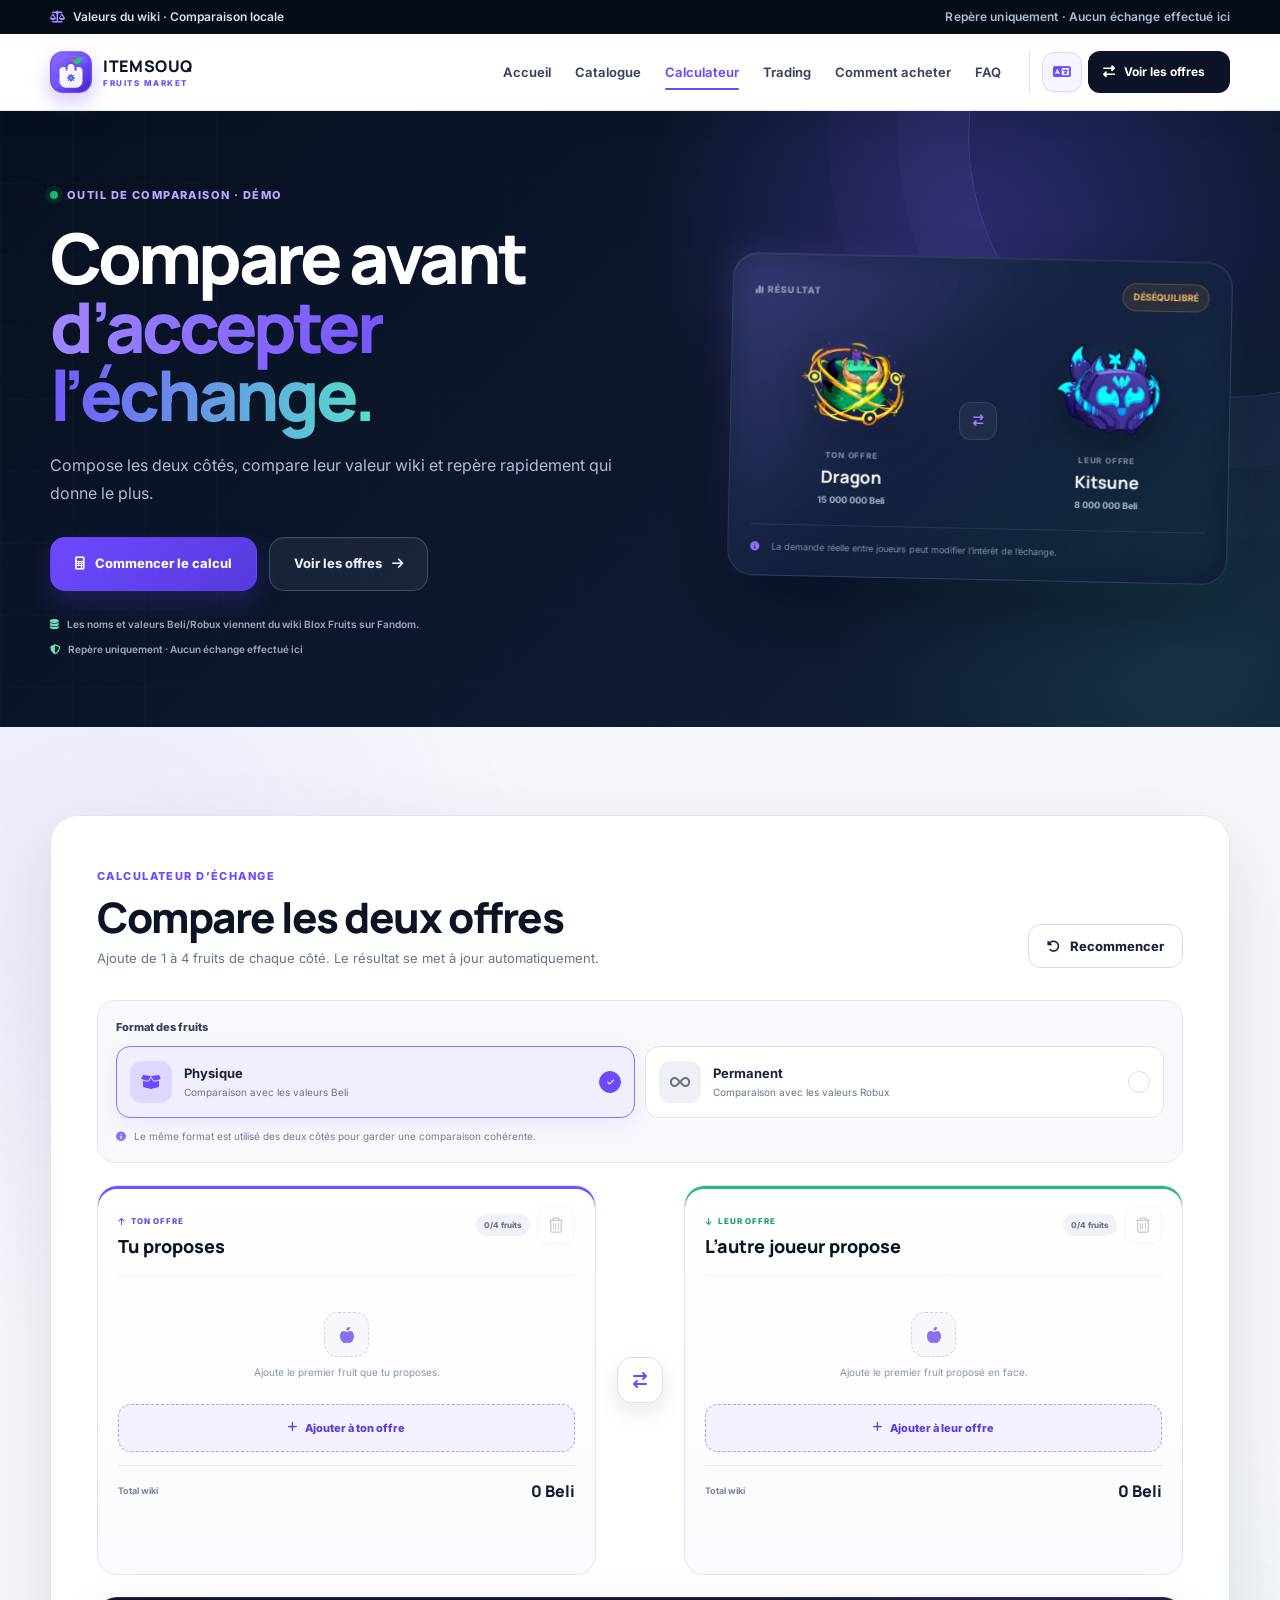
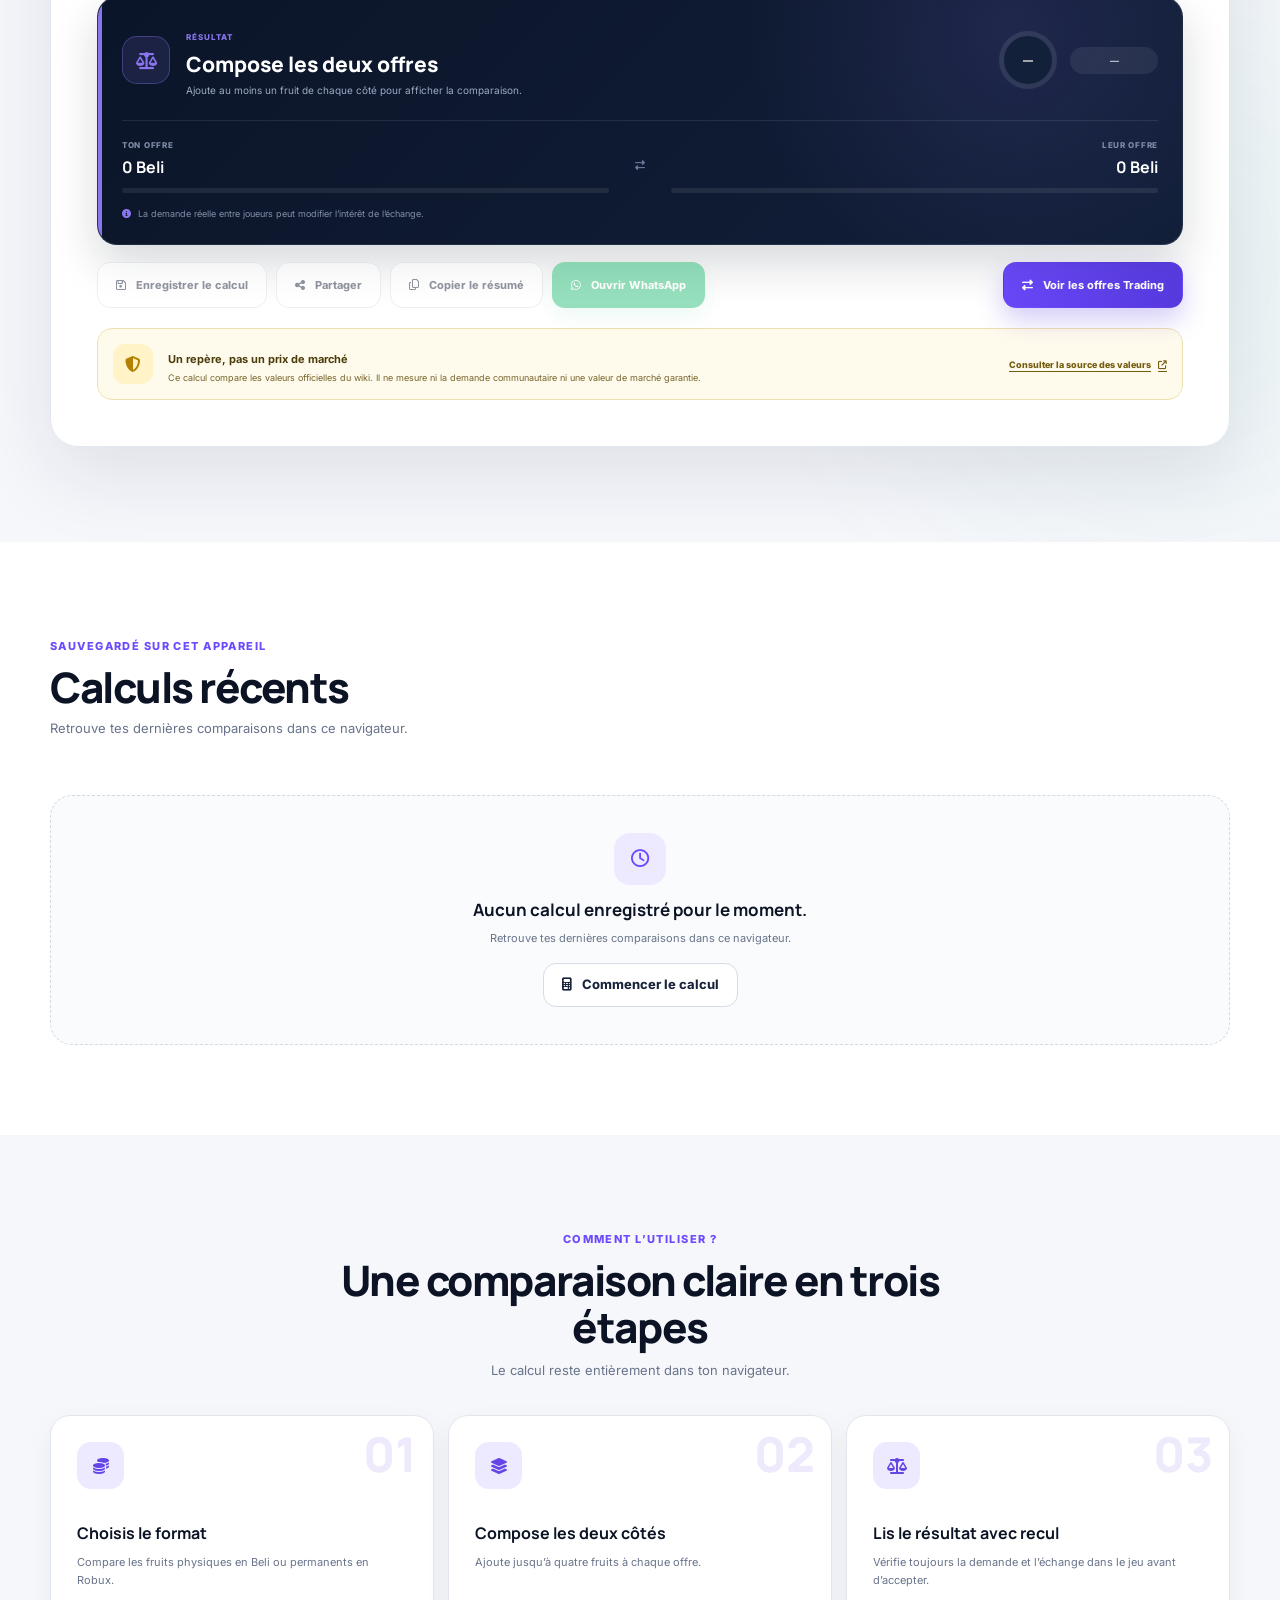
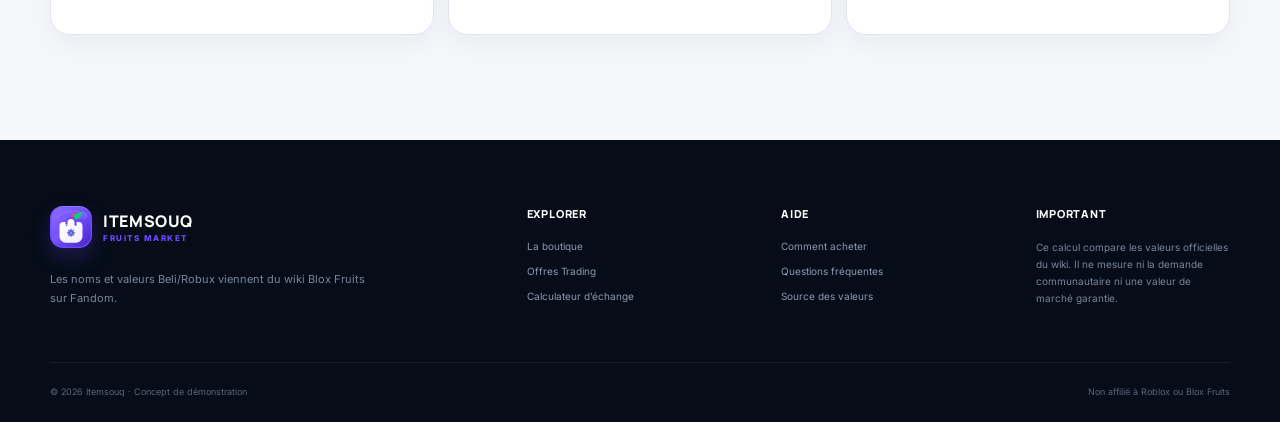
==== calculator.html @ be7efe1e "Add trade calculator and bilingual marketplace polish" ====
<!doctype html>
<html lang="fr">
<head>
  <meta charset="utf-8">
  <meta name="viewport" content="width=device-width, initial-scale=1">
  <meta name="description" content="Compare jusqu’à quatre fruits de chaque côté avec les valeurs du wiki Blox Fruits." data-i18n-content="calculator.meta.description">
  <meta name="theme-color" content="#07111f">
  <title data-i18n="calculator.meta.title">Calculateur d’échange · Itemsouq Fruits</title>
  <link rel="icon" href="assets/favicon.svg?v=2" type="image/svg+xml">
  <link rel="preconnect" href="https://fonts.googleapis.com">
  <link rel="preconnect" href="https://fonts.gstatic.com" crossorigin>
  <link href="https://fonts.googleapis.com/css2?family=Inter:wght@400;500;600;700;800&family=Manrope:wght@600;700;800&display=swap" rel="stylesheet">
  <link rel="stylesheet" href="https://cdnjs.cloudflare.com/ajax/libs/font-awesome/6.5.1/css/all.min.css">
  <link rel="stylesheet" href="assets/css/style.css?v=20260902-4">
  <link rel="stylesheet" href="assets/css/features.css?v=20260902-4">
  <link rel="stylesheet" href="assets/css/calculator.css?v=20260902-4">
</head>
<body class="calculator-page">
  <a class="skip-link" href="#calculator-workspace" data-i18n="calculator.skip">Aller au calculateur</a>

  <div class="announcement calculator-announcement">
    <div class="container announcement-inner">
      <span><i class="fa-solid fa-scale-balanced" aria-hidden="true"></i> <span data-i18n="calculator.announcement.values">Valeurs du wiki · Comparaison locale</span></span>
      <span class="announcement-payments" data-i18n="calculator.announcement.notice">Repère uniquement · Aucun échange effectué ici</span>
    </div>
  </div>

  <header class="site-header" id="top">
    <div class="container header-inner">
      <a class="brand" href="index.html" aria-label="Itemsouq Fruits, accueil" data-i18n-aria="trading.brandHomeAria">
        <span class="brand-mark" aria-hidden="true"><img src="assets/brand/itemsouq-mark.svg" alt="" width="64" height="64"></span>
        <span class="brand-copy"><strong>ITEMSOUQ</strong><small>FRUITS MARKET</small></span>
      </a>

      <button class="mobile-language-control" type="button" data-language-toggle aria-label="Afficher le site en Darija" title="Afficher le site en Darija">
        <i class="fa-solid fa-language" aria-hidden="true"></i>
        <span data-language-label>FR</span>
      </button>

      <nav class="desktop-nav" aria-label="Navigation principale" data-i18n-aria="aria.mainNavigation">
        <a href="index.html" data-i18n="nav.home">Accueil</a>
        <a href="index.html#catalogue" data-i18n="nav.catalogue">Catalogue</a>
        <a class="nav-active" href="calculator.html" aria-current="page" data-i18n="nav.calculator">Calculateur</a>
        <a href="trading.html" data-i18n="nav.trading">Trading</a>
        <a href="index.html#comment-acheter" data-i18n="nav.how">Comment acheter</a>
        <a href="index.html#faq" data-i18n="nav.faq">FAQ</a>
      </nav>

      <div class="header-actions">
        <button class="icon-action language-toggle header-utility" type="button" data-language-toggle aria-label="Afficher le site en Darija">
          <i class="fa-solid fa-language" aria-hidden="true"></i>
          <span class="utility-label" data-language-label>FR</span>
        </button>
        <a class="cart-trigger calculator-trading-trigger" href="trading.html" aria-label="Voir les offres" title="Voir les offres" data-i18n-aria="calculator.heroBrowseTrades" data-i18n-title="calculator.heroBrowseTrades">
          <i class="fa-solid fa-right-left" aria-hidden="true"></i>
          <span data-i18n="calculator.heroBrowseTrades">Voir les offres</span>
        </a>
        <button class="mobile-menu-trigger" type="button" aria-label="Ouvrir le menu" data-i18n-aria="aria.openMenu" aria-controls="mobile-menu" aria-expanded="false">
          <i class="fa-solid fa-bars" aria-hidden="true"></i>
        </button>
      </div>
    </div>

    <nav class="mobile-menu" id="mobile-menu" aria-label="Navigation mobile" data-i18n-aria="aria.mobileNavigation" hidden>
      <a href="index.html"><i class="fa-solid fa-house" aria-hidden="true"></i> <span data-i18n="nav.home">Accueil</span></a>
      <a href="index.html#catalogue"><i class="fa-solid fa-store" aria-hidden="true"></i> <span data-i18n="nav.catalogue">Catalogue</span></a>
      <a class="mobile-active" href="calculator.html" aria-current="page"><i class="fa-solid fa-calculator" aria-hidden="true"></i> <span data-i18n="nav.calculator">Calculateur</span></a>
      <a href="trading.html"><i class="fa-solid fa-right-left" aria-hidden="true"></i> <span data-i18n="nav.trading">Trading</span></a>
      <a href="index.html#comment-acheter"><i class="fa-solid fa-circle-question" aria-hidden="true"></i> <span data-i18n="nav.how">Comment acheter</span></a>
      <a href="index.html#faq"><i class="fa-solid fa-comments" aria-hidden="true"></i> <span data-i18n="nav.faq">FAQ</span></a>
    </nav>
  </header>

  <main>
    <section class="calculator-hero" aria-labelledby="calculator-hero-title">
      <div class="container calculator-hero-layout">
        <div class="calculator-hero-copy">
          <div class="calculator-eyebrow"><span class="live-dot"></span> <span data-i18n="calculator.heroEyebrow">OUTIL DE COMPARAISON · DÉMO</span></div>
          <h1 id="calculator-hero-title" data-i18n-html="calculator.heroTitle">Compare avant<br><span>d’accepter l’échange.</span></h1>
          <p data-i18n="calculator.heroCopy">Compose les deux côtés, compare leur valeur wiki et repère rapidement qui donne le plus.</p>
          <div class="calculator-hero-actions">
            <a class="btn btn-primary btn-large" href="#calculator-workspace"><i class="fa-solid fa-calculator" aria-hidden="true"></i> <span data-i18n="calculator.heroStart">Commencer le calcul</span></a>
            <a class="btn calculator-ghost-button btn-large" href="trading.html"><span data-i18n="calculator.heroBrowseTrades">Voir les offres</span> <i class="fa-solid fa-arrow-right" aria-hidden="true"></i></a>
          </div>
          <div class="calculator-hero-trust">
            <span><i class="fa-solid fa-database" aria-hidden="true"></i> <span data-i18n="calculator.source.copy">Les noms et valeurs Beli/Robux viennent du wiki Blox Fruits sur Fandom.</span></span>
            <span><i class="fa-solid fa-shield-halved" aria-hidden="true"></i> <span data-i18n="calculator.announcement.notice">Repère uniquement · Aucun échange effectué ici</span></span>
          </div>
        </div>

        <div class="calculator-hero-preview" aria-hidden="true">
          <div class="calculator-preview-top">
            <span><i class="fa-solid fa-chart-simple"></i> <span data-i18n="calculator.result.kicker">RÉSULTAT</span></span>
            <b data-i18n="calculator.result.uneven">Déséquilibré</b>
          </div>
          <div class="calculator-preview-sides">
            <div class="calculator-preview-fruit">
              <span class="calculator-preview-image dragon"><img src="assets/images/fruits/dragon.webp" alt="" width="512" height="498"></span>
              <small data-i18n="calculator.side.yours">TON OFFRE</small>
              <strong>Dragon</strong>
              <b>15 000 000 Beli</b>
            </div>
            <span class="calculator-preview-swap"><i class="fa-solid fa-arrow-right-arrow-left"></i></span>
            <div class="calculator-preview-fruit">
              <span class="calculator-preview-image kitsune"><img src="assets/images/fruits/kitsune.webp" alt="" width="512" height="512"></span>
              <small data-i18n="calculator.side.theirs">LEUR OFFRE</small>
              <strong>Kitsune</strong>
              <b>8 000 000 Beli</b>
            </div>
          </div>
          <div class="calculator-preview-foot"><i class="fa-solid fa-circle-info"></i> <span data-i18n="calculator.result.marketNote">La demande réelle entre joueurs peut modifier l’intérêt de l’échange.</span></div>
        </div>
      </div>
    </section>

    <section class="calculator-workspace-section" id="calculator-workspace" aria-labelledby="calculator-title">
      <div class="container">
        <div class="calculator-shell">
          <header class="calculator-workspace-head">
            <div>
              <span class="section-kicker" data-i18n="calculator.workspaceKicker">CALCULATEUR D’ÉCHANGE</span>
              <h2 id="calculator-title" data-i18n="calculator.workspaceTitle">Compare les deux offres</h2>
              <p data-i18n="calculator.workspaceCopy">Ajoute de 1 à 4 fruits de chaque côté. Le résultat se met à jour automatiquement.</p>
            </div>
            <button class="btn btn-secondary calculator-reset-button" id="calc-reset" type="button">
              <i class="fa-solid fa-rotate-left" aria-hidden="true"></i> <span data-i18n="calculator.action.reset">Recommencer</span>
            </button>
          </header>

          <div class="calculator-format-panel">
            <fieldset class="calculator-mode" id="calculator-mode" aria-describedby="calc-mode-help">
              <legend data-i18n="calculator.formatLegend">Format des fruits</legend>
              <div class="calculator-mode-options">
                <label class="calculator-mode-option">
                  <input type="radio" name="calc-mode" value="physical" checked>
                  <span class="calculator-mode-icon"><i class="fa-solid fa-box-open" aria-hidden="true"></i></span>
                  <span class="calculator-mode-copy"><strong data-i18n="trading.mode.physical">Physique</strong><small data-i18n="calculator.formatPhysicalHint">Comparaison avec les valeurs Beli</small></span>
                  <span class="calculator-mode-check" aria-hidden="true"><i class="fa-solid fa-check"></i></span>
                </label>
                <label class="calculator-mode-option">
                  <input type="radio" name="calc-mode" value="permanent">
                  <span class="calculator-mode-icon"><i class="fa-solid fa-infinity" aria-hidden="true"></i></span>
                  <span class="calculator-mode-copy"><strong data-i18n="trading.mode.permanent">Permanent</strong><small data-i18n="calculator.formatPermanentHint">Comparaison avec les valeurs Robux</small></span>
                  <span class="calculator-mode-check" aria-hidden="true"><i class="fa-solid fa-check"></i></span>
                </label>
              </div>
            </fieldset>
            <p class="calculator-format-help" id="calc-mode-help"><i class="fa-solid fa-circle-info" aria-hidden="true"></i> <span data-i18n="calculator.formatHelp">Le même format est utilisé des deux côtés pour garder une comparaison cohérente.</span></p>
          </div>

          <div class="calculator-board" aria-label="Calculateur d’échange" data-i18n-aria="calculator.aria.main">
            <fieldset class="calculator-side calculator-side-left" data-calc-side="left">
              <legend class="sr-only" data-i18n="calculator.aria.yourSide">Fruits de ton offre</legend>
              <div class="calculator-side-head">
                <div><span class="calculator-side-kicker give"><i class="fa-solid fa-arrow-up" aria-hidden="true"></i> <span data-i18n="calculator.side.yours">TON OFFRE</span></span><h3 data-i18n="calculator.side.youGive">Tu proposes</h3></div>
                <div class="calculator-side-tools">
                  <span class="calculator-side-count" id="calc-left-count">0/4 fruits</span>
                  <button class="calculator-side-clear" type="button" data-clear-side="left" disabled title="Vider ce côté" data-i18n-title="calculator.side.clear"><i class="fa-regular fa-trash-can" aria-hidden="true"></i><span class="sr-only" data-i18n="calculator.side.clear">Vider ce côté</span></button>
                </div>
              </div>
              <div class="calculator-fruit-list" id="calc-left-list" aria-live="polite"></div>
              <div class="calculator-side-empty" id="calc-left-empty">
                <span><i class="fa-solid fa-apple-whole" aria-hidden="true"></i></span>
                <p data-i18n="calculator.side.emptyYours">Ajoute le premier fruit que tu proposes.</p>
              </div>
              <button class="calculator-add-fruit" type="button" data-open-picker="left" aria-haspopup="dialog" aria-controls="calc-picker-modal" aria-expanded="false">
                <i class="fa-solid fa-plus" aria-hidden="true"></i> <span data-i18n="calculator.side.addYours">Ajouter à ton offre</span>
              </button>
              <div class="calculator-side-total"><span data-i18n="calculator.side.total">Total wiki</span><strong id="calc-left-total">0 Beli</strong></div>
            </fieldset>

            <div class="calculator-swap-rail">
              <button class="calculator-swap-button" id="calc-swap" type="button" aria-label="Inverser ton offre et leur offre" title="Inverser les offres" data-i18n-aria="calculator.action.swapAria" data-i18n-title="calculator.action.swap">
                <i class="fa-solid fa-arrow-right-arrow-left" aria-hidden="true"></i><span class="sr-only" data-i18n="calculator.action.swap">Inverser les offres</span>
              </button>
            </div>

            <fieldset class="calculator-side calculator-side-right" data-calc-side="right">
              <legend class="sr-only" data-i18n="calculator.aria.theirSide">Fruits de leur offre</legend>
              <div class="calculator-side-head">
                <div><span class="calculator-side-kicker want"><i class="fa-solid fa-arrow-down" aria-hidden="true"></i> <span data-i18n="calculator.side.theirs">LEUR OFFRE</span></span><h3 data-i18n="calculator.side.theyGive">L’autre joueur propose</h3></div>
                <div class="calculator-side-tools">
                  <span class="calculator-side-count" id="calc-right-count">0/4 fruits</span>
                  <button class="calculator-side-clear" type="button" data-clear-side="right" disabled title="Vider ce côté" data-i18n-title="calculator.side.clear"><i class="fa-regular fa-trash-can" aria-hidden="true"></i><span class="sr-only" data-i18n="calculator.side.clear">Vider ce côté</span></button>
                </div>
              </div>
              <div class="calculator-fruit-list" id="calc-right-list" aria-live="polite"></div>
              <div class="calculator-side-empty" id="calc-right-empty">
                <span><i class="fa-solid fa-apple-whole" aria-hidden="true"></i></span>
                <p data-i18n="calculator.side.emptyTheirs">Ajoute le premier fruit proposé en face.</p>
              </div>
              <button class="calculator-add-fruit" type="button" data-open-picker="right" aria-haspopup="dialog" aria-controls="calc-picker-modal" aria-expanded="false">
                <i class="fa-solid fa-plus" aria-hidden="true"></i> <span data-i18n="calculator.side.addTheirs">Ajouter à leur offre</span>
              </button>
              <div class="calculator-side-total"><span data-i18n="calculator.side.total">Total wiki</span><strong id="calc-right-total">0 Beli</strong></div>
            </fieldset>
          </div>

          <section class="calculator-result is-waiting" id="calc-result" aria-live="polite" aria-atomic="true" aria-labelledby="calc-result-label">
            <div class="calculator-result-head">
              <span class="calculator-result-icon" aria-hidden="true"><i class="fa-solid fa-scale-balanced" id="calc-result-icon"></i></span>
              <div class="calculator-result-copy">
                <span class="calculator-result-kicker" data-i18n="calculator.result.kicker">RÉSULTAT</span>
                <h3 id="calc-result-label">Compose les deux offres</h3>
                <p id="calc-result-copy">Ajoute au moins un fruit de chaque côté pour afficher la comparaison.</p>
              </div>
              <div class="calculator-result-metrics" aria-hidden="true">
                <span class="calculator-score-ring" id="calc-score-ring"><strong id="calc-score">—</strong></span>
                <strong class="calculator-result-gap" id="calc-result-gap">—</strong>
              </div>
            </div>
            <div class="calculator-result-values" aria-hidden="true">
              <div class="calculator-result-side">
                <span data-i18n="calculator.side.yours">TON OFFRE</span><strong id="calc-result-left">0 Beli</strong>
                <span class="calculator-value-bar"><i id="calc-left-bar"></i></span>
              </div>
              <div class="calculator-result-divider"><i class="fa-solid fa-right-left"></i></div>
              <div class="calculator-result-side is-right">
                <span data-i18n="calculator.side.theirs">LEUR OFFRE</span><strong id="calc-result-right">0 Beli</strong>
                <span class="calculator-value-bar"><i id="calc-right-bar"></i></span>
              </div>
            </div>
            <p class="calculator-market-note"><i class="fa-solid fa-circle-info" aria-hidden="true"></i> <span data-i18n="calculator.result.marketNote">La demande réelle entre joueurs peut modifier l’intérêt de l’échange.</span></p>
          </section>

          <div class="calculator-actions">
            <button class="btn btn-secondary" id="calc-save" type="button" disabled><i class="fa-regular fa-floppy-disk" aria-hidden="true"></i> <span data-i18n="calculator.action.save">Enregistrer le calcul</span></button>
            <button class="btn btn-secondary" id="calc-share" type="button" disabled aria-label="Partager le calcul" data-i18n-aria="calculator.aria.share"><i class="fa-solid fa-share-nodes" aria-hidden="true"></i> <span data-i18n="calculator.action.share">Partager</span></button>
            <button class="btn btn-secondary calculator-copy-action" id="calc-copy" type="button" disabled aria-label="Copier le résumé du calcul" data-i18n-aria="calculator.aria.copy"><i class="fa-regular fa-copy" aria-hidden="true"></i> <span data-i18n="calculator.action.copy">Copier le résumé</span></button>
            <a class="btn calculator-whatsapp-action is-disabled" id="calc-whatsapp" href="#" aria-disabled="true" tabindex="-1" target="_blank" rel="noopener"><i class="fa-brands fa-whatsapp" aria-hidden="true"></i> <span data-i18n="hero.whatsapp">Ouvrir WhatsApp</span></a>
            <a class="btn btn-primary" id="calc-find-offers" href="trading.html"><i class="fa-solid fa-right-left" aria-hidden="true"></i> <span data-i18n="calculator.action.openTrading">Voir les offres Trading</span></a>
          </div>

          <aside class="calculator-disclaimer" role="note">
            <span class="calculator-disclaimer-icon"><i class="fa-solid fa-shield-halved" aria-hidden="true"></i></span>
            <div><strong data-i18n="calculator.source.title">Un repère, pas un prix de marché</strong><p data-i18n="calculator.source.disclaimer">Ce calcul compare les valeurs officielles du wiki. Il ne mesure ni la demande communautaire ni une valeur de marché garantie.</p></div>
            <a href="https://blox-fruits.fandom.com/wiki/Blox_Fruits" target="_blank" rel="noopener"><span data-i18n="calculator.source.link">Consulter la source des valeurs</span> <i class="fa-solid fa-arrow-up-right-from-square" aria-hidden="true"></i></a>
          </aside>
        </div>
      </div>
    </section>

    <section class="calculator-history-section" id="calc-history-section" aria-labelledby="calc-history-title">
      <div class="container">
        <header class="calculator-history-head">
          <div><span class="section-kicker" data-i18n="calculator.history.kicker">SAUVEGARDÉ SUR CET APPAREIL</span><h2 id="calc-history-title" data-i18n="calculator.history.title">Calculs récents</h2><p data-i18n="calculator.history.copy">Retrouve tes dernières comparaisons dans ce navigateur.</p></div>
          <button class="btn btn-secondary" id="calc-history-clear" type="button" disabled><i class="fa-regular fa-trash-can" aria-hidden="true"></i> <span data-i18n="calculator.history.clear">Tout effacer</span></button>
        </header>
        <div class="calculator-history" id="calc-history" role="list" aria-label="Calculs récents" data-i18n-aria="calculator.aria.history"></div>
        <div class="calculator-history-empty" id="calc-history-empty">
          <span><i class="fa-regular fa-clock" aria-hidden="true"></i></span>
          <h3 data-i18n="calculator.history.empty">Aucun calcul enregistré pour le moment.</h3>
          <p data-i18n="calculator.history.copy">Retrouve tes dernières comparaisons dans ce navigateur.</p>
          <a class="btn btn-secondary" href="#calculator-workspace"><i class="fa-solid fa-calculator" aria-hidden="true"></i> <span data-i18n="calculator.heroStart">Commencer le calcul</span></a>
        </div>
      </div>
    </section>

    <section class="calculator-how" aria-labelledby="calculator-how-title">
      <div class="container">
        <div class="section-heading centered">
          <span class="section-kicker" data-i18n="calculator.howKicker">COMMENT L’UTILISER ?</span>
          <h2 id="calculator-how-title" data-i18n="calculator.howTitle">Une comparaison claire en trois étapes</h2>
          <p data-i18n="calculator.howCopy">Le calcul reste entièrement dans ton navigateur.</p>
        </div>
        <div class="calculator-how-grid">
          <article><span>01</span><i class="fa-solid fa-coins" aria-hidden="true"></i><h3 data-i18n="calculator.step1Title">Choisis le format</h3><p data-i18n="calculator.step1Copy">Compare les fruits physiques en Beli ou permanents en Robux.</p></article>
          <article><span>02</span><i class="fa-solid fa-layer-group" aria-hidden="true"></i><h3 data-i18n="calculator.step2Title">Compose les deux côtés</h3><p data-i18n="calculator.step2Copy">Ajoute jusqu’à quatre fruits à chaque offre.</p></article>
          <article><span>03</span><i class="fa-solid fa-scale-balanced" aria-hidden="true"></i><h3 data-i18n="calculator.step3Title">Lis le résultat avec recul</h3><p data-i18n="calculator.step3Copy">Vérifie toujours la demande et l’échange dans le jeu avant d’accepter.</p></article>
        </div>
      </div>
    </section>
  </main>

  <footer class="site-footer">
    <div class="container footer-grid">
      <div>
        <a class="brand footer-brand" href="index.html" aria-label="Itemsouq Fruits, accueil" data-i18n-aria="trading.brandHomeAria">
          <span class="brand-mark" aria-hidden="true"><img src="assets/brand/itemsouq-mark.svg" alt="" width="64" height="64" loading="lazy"></span>
          <span class="brand-copy"><strong>ITEMSOUQ</strong><small>FRUITS MARKET</small></span>
        </a>
        <p data-i18n="calculator.source.copy">Les noms et valeurs Beli/Robux viennent du wiki Blox Fruits sur Fandom.</p>
      </div>
      <div>
        <h3 data-i18n="trading.footer.explore">Explorer</h3>
        <a href="index.html#catalogue" data-i18n="trading.footer.shop">La boutique</a>
        <a href="trading.html" data-i18n="trading.footer.offers">Offres Trading</a>
        <a href="calculator.html" data-i18n="footer.tradeCalculator">Calculateur d’échange</a>
      </div>
      <div>
        <h3 data-i18n="trading.footer.help">Aide</h3>
        <a href="index.html#comment-acheter" data-i18n="nav.how">Comment acheter</a>
        <a href="index.html#faq" data-i18n="trading.footer.faq">Questions fréquentes</a>
        <a href="https://blox-fruits.fandom.com/wiki/Blox_Fruits" target="_blank" rel="noopener" data-i18n="trading.footer.source">Source des valeurs</a>
      </div>
      <div>
        <h3 data-i18n="trading.footer.important">Important</h3>
        <p class="footer-small" data-i18n="calculator.source.disclaimer">Ce calcul compare les valeurs officielles du wiki. Il ne mesure ni la demande communautaire ni une valeur de marché garantie.</p>
      </div>
    </div>
    <div class="container footer-bottom"><span data-i18n="trading.footer.copyright">© 2026 Itemsouq · Concept de démonstration</span><span data-i18n="trading.footer.disclaimer">Non affilié à Roblox ou Blox Fruits</span></div>
  </footer>

  <div class="modal-shell calculator-picker-modal" id="calc-picker-modal" role="dialog" aria-modal="true" aria-labelledby="calc-picker-title" hidden>
    <div class="modal-card calculator-picker-card">
      <div class="modal-head calculator-picker-head">
        <div><span class="drawer-kicker" data-i18n="calculator.workspaceKicker">CALCULATEUR D’ÉCHANGE</span><h2 id="calc-picker-title" tabindex="-1" data-i18n="calculator.picker.titleYours">Ajouter à ton offre</h2><p data-i18n="calculator.picker.copy">Sélectionne jusqu’à quatre fruits.</p></div>
        <button class="modal-close" type="button" data-close-picker aria-label="Fermer le sélecteur de fruits" data-i18n-aria="calculator.picker.closeAria"><i class="fa-solid fa-xmark" aria-hidden="true"></i></button>
      </div>
      <div class="modal-body calculator-picker-body">
        <label class="calculator-picker-search">
          <span class="sr-only" data-i18n="calculator.picker.searchLabel">Rechercher un fruit</span>
          <i class="fa-solid fa-magnifying-glass" aria-hidden="true"></i>
          <input id="calc-picker-search" type="search" placeholder="Rechercher Dragon, Kitsune…" data-i18n-placeholder="calculator.picker.searchPlaceholder" autocomplete="off">
        </label>
        <div class="calculator-picker-meta"><span id="calc-picker-count" aria-live="polite">0 sur 4 sélectionné(s)</span><button type="button" id="calc-picker-clear-search" data-i18n="calculator.picker.clearSearch">Effacer la recherche</button></div>
        <div class="calculator-picker-list" id="calc-picker-list" role="group" aria-label="Sélectionner des fruits" data-i18n-aria="calculator.picker.copy"></div>
        <div class="calculator-picker-empty" id="calc-picker-empty" hidden>
          <span><i class="fa-solid fa-magnifying-glass" aria-hidden="true"></i></span>
          <p data-i18n="calculator.picker.noResults">Aucun fruit ne correspond à cette recherche.</p>
        </div>
      </div>
      <div class="modal-foot calculator-picker-foot">
        <button class="btn btn-secondary" type="button" data-close-picker data-i18n="trading.close">Fermer</button>
        <button class="btn btn-primary" id="calc-picker-done" type="button"><span data-i18n="calculator.picker.done">Terminer</span> <i class="fa-solid fa-check" aria-hidden="true"></i></button>
      </div>
    </div>
  </div>

  <div class="toast calculator-toast" id="calc-toast" role="status" aria-live="polite" aria-atomic="true" hidden>
    <span class="toast-icon"><i class="fa-solid fa-check" aria-hidden="true"></i></span><span id="calc-toast-message">Calcul enregistré</span>
  </div>
  <div class="sr-only" id="calc-alert" role="alert" aria-live="assertive" aria-atomic="true"></div>

  <aside class="calculator-mobile-summary calc-mobile-summary" id="calc-mobile-summary" aria-hidden="true" hidden>
    <span><small data-i18n="calculator.side.yours">TON OFFRE</small><strong id="calc-mobile-left">0 Beli</strong></span>
    <span class="calculator-mobile-verdict"><i class="fa-solid fa-scale-balanced"></i><b id="calc-mobile-verdict">Compose les deux offres</b></span>
    <span class="is-right"><small data-i18n="calculator.side.theirs">LEUR OFFRE</small><strong id="calc-mobile-right">0 Beli</strong></span>
  </aside>

  <nav class="mobile-bottom-nav" aria-label="Navigation rapide" data-i18n-aria="aria.quickNavigation">
    <a href="index.html"><i class="fa-solid fa-house" aria-hidden="true"></i><span data-i18n="mobile.home">Accueil</span></a>
    <a href="index.html#catalogue"><i class="fa-solid fa-store" aria-hidden="true"></i><span data-i18n="mobile.shop">Boutique</span></a>
    <a href="trading.html"><i class="fa-solid fa-right-left" aria-hidden="true"></i><span data-i18n="mobile.trade">Trading</span></a>
    <a href="calculator.html" class="active" aria-current="page"><i class="fa-solid fa-calculator" aria-hidden="true"></i><span data-i18n="mobile.calculator">Calcul</span></a>
    <a href="#calc-history-section"><i class="fa-regular fa-clock" aria-hidden="true"></i><span data-i18n="calculator.mobile.history">Historique</span></a>
  </nav>

  <script src="assets/js/config.js?v=20260902-4"></script>
  <script src="assets/js/fruits.js?v=20260902-4"></script>
  <script src="assets/js/locale.js?v=20260902-4"></script>
  <script src="assets/js/calculator.js?v=20260902-4"></script>
</body>
</html>
---- assets/css/style.css ----
:root {
  --ink: #0b1325;
  --ink-2: #18223a;
  --ink-3: #38445f;
  --muted: #68738a;
  --line: #e5e8f0;
  --line-strong: #d6dbe7;
  --paper: #ffffff;
  --canvas: #f7f8fb;
  --canvas-blue: #f2f5fb;
  --navy: #07111f;
  --navy-2: #0d1d35;
  --violet: #6d4aff;
  --violet-dark: #5435e6;
  --violet-soft: #eeeaff;
  --green: #15b76a;
  --green-dark: #0c8f51;
  --green-soft: #e7f8ef;
  --red: #e63b4a;
  --amber: #f1a525;
  --shadow-sm: 0 2px 8px rgba(12, 24, 51, 0.06);
  --shadow-md: 0 14px 40px rgba(12, 24, 51, 0.10);
  --shadow-lg: 0 30px 80px rgba(5, 13, 30, 0.24);
  --radius-sm: 12px;
  --radius: 18px;
  --radius-lg: 28px;
  --container: 1180px;
  --font-body: 'Inter', system-ui, -apple-system, BlinkMacSystemFont, 'Segoe UI', sans-serif;
  --font-display: 'Manrope', 'Inter', system-ui, sans-serif;
}

* {
  box-sizing: border-box;
  margin: 0;
  padding: 0;
}

html {
  scroll-behavior: smooth;
  scroll-padding-top: 96px;
}

body {
  min-width: 0;
  min-height: 100vh;
  overflow-x: hidden;
  background: var(--canvas);
  color: var(--ink);
  font-family: var(--font-body);
  line-height: 1.5;
  -webkit-font-smoothing: antialiased;
}

body.overlay-open {
  overflow: hidden;
}

button,
input,
select {
  font: inherit;
}

button,
a {
  -webkit-tap-highlight-color: transparent;
}

button {
  border: 0;
  cursor: pointer;
}

a {
  color: inherit;
  text-decoration: none;
}

img,
svg {
  display: block;
  max-width: 100%;
}

[hidden] {
  display: none !important;
}

.container {
  width: min(calc(100% - 40px), var(--container));
  margin-inline: auto;
}

.sr-only {
  position: absolute;
  width: 1px;
  height: 1px;
  padding: 0;
  margin: -1px;
  overflow: hidden;
  clip: rect(0, 0, 0, 0);
  white-space: nowrap;
  border: 0;
}

.skip-link {
  position: fixed;
  top: 12px;
  left: 12px;
  z-index: 9999;
  transform: translateY(-160%);
  padding: 10px 14px;
  border-radius: 10px;
  background: #fff;
  color: var(--ink);
  font-weight: 700;
  box-shadow: var(--shadow-md);
  transition: transform 0.2s ease;
}

.skip-link:focus {
  transform: translateY(0);
}

:focus-visible {
  outline: 3px solid rgba(109, 74, 255, 0.42);
  outline-offset: 3px;
}

/* Header */
.announcement {
  position: relative;
  z-index: 70;
  background: #060d18;
  color: #d9e3f4;
  font-size: 12px;
  font-weight: 600;
}

.announcement-inner {
  min-height: 34px;
  display: flex;
  align-items: center;
  justify-content: space-between;
  gap: 16px;
}

.announcement-inner > span {
  display: inline-flex;
  align-items: center;
  gap: 8px;
}

.announcement-inner i {
  color: #8a72ff;
}

.announcement-payments {
  color: #aebbd1;
  letter-spacing: 0.01em;
}

.announcement-payments b {
  color: #42506a;
}

.site-header {
  position: sticky;
  top: 0;
  z-index: 60;
  background: rgba(255, 255, 255, 0.92);
  border-bottom: 1px solid rgba(229, 232, 240, 0.88);
  backdrop-filter: blur(18px);
}

.header-inner {
  min-height: 76px;
  display: flex;
  align-items: center;
  justify-content: space-between;
  gap: 28px;
}

.brand {
  display: inline-flex;
  align-items: center;
  gap: 11px;
  flex-shrink: 0;
}

.brand-mark {
  width: 42px;
  height: 42px;
  display: block;
  flex: 0 0 auto;
  overflow: hidden;
  border-radius: 13px;
  background: #6d4aff;
  box-shadow: 0 9px 20px rgba(93, 62, 222, 0.28), inset 0 1px 0 rgba(255, 255, 255, 0.25);
  transition: transform 0.22s ease, box-shadow 0.22s ease;
}

.brand-mark img {
  width: 100%;
  height: 100%;
  object-fit: contain;
}

.brand:hover .brand-mark {
  transform: translateY(-1px) rotate(-2deg);
  box-shadow: 0 12px 24px rgba(93, 62, 222, 0.34), inset 0 1px 0 rgba(255, 255, 255, 0.25);
}

.brand-copy {
  display: grid;
  line-height: 1;
}

.brand-copy strong {
  font-family: var(--font-display);
  font-size: 16px;
  font-weight: 800;
  letter-spacing: 0.04em;
}

.brand-copy small {
  margin-top: 5px;
  color: var(--violet);
  font-size: 8px;
  font-weight: 800;
  letter-spacing: 0.19em;
}

.desktop-nav {
  display: flex;
  align-items: center;
  gap: 32px;
  margin-left: auto;
}

.desktop-nav a {
  position: relative;
  padding: 28px 0 26px;
  color: var(--ink-3);
  font-size: 13px;
  font-weight: 650;
  white-space: nowrap;
  transition: color 0.18s ease;
}

.desktop-nav a::after {
  content: '';
  position: absolute;
  right: 0;
  bottom: 19px;
  left: 0;
  height: 2px;
  border-radius: 99px;
  background: var(--violet);
  transform: scaleX(0);
  transition: transform 0.18s ease;
}

.desktop-nav a:hover {
  color: var(--ink);
}

.desktop-nav a:hover::after {
  transform: scaleX(1);
}

.desktop-nav a[aria-current="page"],
.desktop-nav .nav-active {
  color: var(--violet);
}

.desktop-nav a[aria-current="page"]::after,
.desktop-nav .nav-active::after {
  transform: scaleX(1);
}

.desktop-nav a:focus-visible {
  outline: 3px solid rgba(109, 74, 255, 0.24);
  outline-offset: 2px;
}

.header-actions {
  display: flex;
  align-items: center;
  gap: 6px;
  padding-left: 12px;
  border-left: 1px solid rgba(218, 223, 233, 0.9);
  flex-shrink: 0;
}

.icon-action,
.mobile-menu-trigger {
  position: relative;
  width: 44px;
  height: 44px;
  display: grid;
  place-items: center;
  border: 1px solid var(--line);
  border-radius: 13px;
  background: var(--paper);
  color: var(--ink-2);
  font-size: 16px;
  transition: border-color 0.18s ease, background 0.18s ease, transform 0.18s ease;
}

.icon-action:hover,
.mobile-menu-trigger:hover {
  border-color: #cbc3f6;
  background: var(--violet-soft);
  transform: translateY(-1px);
}

.header-actions .header-utility {
  position: relative;
  width: 40px;
  min-width: 40px;
  height: 40px;
  min-height: 40px;
  display: grid;
  place-items: center;
  gap: 0;
  padding: 0;
  border: 1px solid #e2e6ef;
  border-radius: 12px;
  background: #fbfcfe;
  color: #34405a;
  font-size: 14px;
  box-shadow: 0 1px 2px rgba(14, 23, 43, 0.04);
  transition: color 0.18s ease, border-color 0.18s ease, background 0.18s ease, box-shadow 0.18s ease, transform 0.18s ease;
}

.header-actions .header-utility > i {
  display: block;
  margin: 0;
  font-size: 14px;
}

.header-actions .header-utility:hover,
.header-actions .header-utility.active {
  border-color: #d2c9ff;
  background: #f5f2ff;
  color: var(--violet);
  box-shadow: 0 5px 14px rgba(87, 61, 194, 0.1);
  transform: translateY(-1px);
}

.header-actions .header-utility:active {
  box-shadow: 0 1px 3px rgba(14, 23, 43, 0.08);
  transform: translateY(0);
}

.header-actions .header-utility:focus-visible {
  outline: 3px solid rgba(109, 74, 255, 0.28);
  outline-offset: 2px;
}

.header-actions .language-toggle {
  border-color: #dcd5ff;
  background: #f7f5ff;
  color: var(--violet);
}

.header-actions .utility-label {
  display: none;
}

.action-count {
  position: absolute;
  top: -4px;
  right: -4px;
  min-width: 18px;
  height: 18px;
  padding: 0 4px;
  display: grid;
  place-items: center;
  border: 2px solid #fff;
  border-radius: 99px;
  background: var(--violet);
  color: #fff;
  font-size: 9px;
  font-weight: 800;
}

.cart-trigger {
  min-height: 44px;
  display: inline-flex;
  align-items: center;
  gap: 9px;
  padding: 0 7px 0 15px;
  border-radius: 13px;
  background: var(--ink);
  color: #fff;
  font-size: 12px;
  font-weight: 700;
  transition: background 0.18s ease, transform 0.18s ease;
}

.cart-trigger:hover {
  background: var(--violet-dark);
  transform: translateY(-1px);
}

.cart-count {
  min-width: 30px;
  height: 30px;
  display: grid;
  place-items: center;
  padding: 0 8px;
  border-radius: 9px;
  background: rgba(255, 255, 255, 0.15);
  font-size: 11px;
}

.home-page .header-order-trigger .cart-count {
  position: absolute;
  top: -4px;
  right: -4px;
  min-width: 18px;
  height: 18px;
  padding: 0 4px;
  border: 2px solid #fff;
  border-radius: 99px;
  background: var(--ink);
  color: #fff;
  font-size: 9px;
  font-weight: 800;
}

.mobile-menu-trigger,
.mobile-menu {
  display: none;
}

.mobile-language-control {
  display: none;
}

/* Buttons */
.btn {
  min-height: 44px;
  display: inline-flex;
  align-items: center;
  justify-content: center;
  gap: 10px;
  padding: 0 18px;
  border: 1px solid transparent;
  border-radius: 13px;
  font-size: 13px;
  font-weight: 750;
  transition: transform 0.18s ease, box-shadow 0.18s ease, background 0.18s ease, border-color 0.18s ease;
}

.btn:hover {
  transform: translateY(-2px);
}

.btn-large {
  min-height: 54px;
  padding-inline: 24px;
  border-radius: 15px;
}

.btn-primary {
  background: linear-gradient(135deg, var(--violet), #5639dd);
  color: #fff;
  box-shadow: 0 12px 26px rgba(93, 61, 225, 0.26);
}

.btn-primary:hover {
  box-shadow: 0 16px 32px rgba(93, 61, 225, 0.34);
}

.btn-whatsapp {
  background: var(--green);
  color: #fff;
  box-shadow: 0 10px 24px rgba(21, 183, 106, 0.2);
}

.btn-whatsapp:hover {
  background: var(--green-dark);
}

.btn-secondary {
  border-color: var(--line-strong);
  background: #fff;
  color: var(--ink-2);
}

.btn-secondary:hover {
  border-color: #c7bdf8;
  background: var(--violet-soft);
}

.btn-full {
  width: 100%;
}

/* Hero */
.hero {
  position: relative;
  overflow: hidden;
  background:
    linear-gradient(90deg, rgba(255,255,255,0.86) 0%, rgba(255,255,255,0.60) 49%, rgba(247,248,251,0.30) 100%),
    radial-gradient(circle at 88% 12%, #e9e3ff 0, transparent 34%),
    var(--canvas);
}

.hero::before {
  content: '';
  position: absolute;
  inset: 0;
  opacity: 0.18;
  background-image: linear-gradient(#7f8aa1 1px, transparent 1px), linear-gradient(90deg, #7f8aa1 1px, transparent 1px);
  background-size: 58px 58px;
  mask-image: linear-gradient(to right, transparent 2%, #000 72%, transparent 100%);
  pointer-events: none;
}

.hero-orb {
  position: absolute;
  border-radius: 50%;
  filter: blur(1px);
  pointer-events: none;
}

.hero-orb-one {
  width: 280px;
  height: 280px;
  top: 35px;
  right: -140px;
  border: 1px solid rgba(109, 74, 255, 0.2);
}

.hero-orb-two {
  width: 130px;
  height: 130px;
  bottom: 50px;
  left: -70px;
  background: rgba(21, 183, 106, 0.05);
  border: 1px solid rgba(21, 183, 106, 0.14);
}

.hero-grid {
  position: relative;
  z-index: 2;
  min-height: 610px;
  display: grid;
  grid-template-columns: minmax(0, 1.04fr) minmax(420px, 0.96fr);
  align-items: center;
  gap: 74px;
  padding-top: 62px;
  padding-bottom: 72px;
}

.eyebrow,
.section-kicker,
.drawer-kicker {
  display: inline-flex;
  align-items: center;
  gap: 9px;
  color: var(--violet);
  font-size: 11px;
  font-weight: 800;
  letter-spacing: 0.13em;
}

.live-dot {
  position: relative;
  width: 8px;
  height: 8px;
  border-radius: 50%;
  background: var(--green);
  box-shadow: 0 0 0 5px rgba(21, 183, 106, 0.11);
}

.hero h1 {
  margin-top: 18px;
  max-width: 690px;
  font-family: var(--font-display);
  font-size: clamp(44px, 5.1vw, 72px);
  font-weight: 800;
  line-height: 1.04;
  letter-spacing: -0.055em;
}

.hero h1 span {
  background: linear-gradient(105deg, #6b48f5 0%, #9369ff 50%, #4f34d6 100%);
  -webkit-background-clip: text;
  background-clip: text;
  color: transparent;
}

.hero-copy > p {
  max-width: 620px;
  margin-top: 20px;
  color: var(--muted);
  font-size: 17px;
  line-height: 1.75;
}

.hero-actions {
  display: flex;
  flex-wrap: wrap;
  gap: 12px;
  margin-top: 30px;
}

.hero-trust {
  display: flex;
  flex-wrap: wrap;
  gap: 18px 26px;
  margin-top: 38px;
}

.hero-trust > div {
  display: flex;
  align-items: center;
  gap: 10px;
}

.hero-trust > div > i {
  width: 36px;
  height: 36px;
  display: grid;
  place-items: center;
  border: 1px solid var(--line);
  border-radius: 11px;
  background: rgba(255,255,255,0.78);
  color: var(--violet);
  font-size: 13px;
}

.hero-trust span {
  display: grid;
}

.hero-trust strong {
  font-size: 11px;
  font-weight: 750;
}

.hero-trust small {
  margin-top: 2px;
  color: var(--muted);
  font-size: 9px;
}

.hero-showcase {
  position: relative;
  min-height: 460px;
  display: grid;
  place-items: center;
}

.showcase-glow {
  position: absolute;
  width: 420px;
  height: 420px;
  border-radius: 50%;
  background: radial-gradient(circle, rgba(121, 87, 255, 0.22), rgba(121, 87, 255, 0.04) 52%, transparent 72%);
  filter: blur(3px);
  pointer-events: none;
}

.showcase-card {
  position: relative;
  z-index: 3;
  width: min(100%, 410px);
  border: 1px solid rgba(255,255,255,0.14);
  border-radius: 30px;
  background: linear-gradient(155deg, #151c39 0%, #0a1326 60%, #0b1730 100%);
  color: #fff;
  box-shadow: 0 42px 88px rgba(18, 20, 56, 0.30), inset 0 1px 0 rgba(255,255,255,0.08);
  overflow: hidden;
}

.showcase-card::before {
  content: '';
  position: absolute;
  width: 230px;
  height: 230px;
  top: 70px;
  left: 50%;
  transform: translateX(-50%);
  border-radius: 50%;
  background: rgba(109, 74, 255, 0.13);
  filter: blur(16px);
}

.showcase-topline {
  position: relative;
  z-index: 2;
  display: flex;
  align-items: center;
  justify-content: space-between;
  gap: 12px;
  padding: 25px 26px 0;
}

.mini-label {
  color: #8894ad;
  font-size: 9px;
  font-weight: 800;
  letter-spacing: 0.13em;
}

.status-chip {
  display: inline-flex;
  align-items: center;
  gap: 6px;
  padding: 6px 9px;
  border: 1px solid rgba(70, 221, 145, 0.2);
  border-radius: 999px;
  background: rgba(21, 183, 106, 0.1);
  color: #81e9b5;
  font-size: 9px;
  font-weight: 700;
}

.status-chip span {
  width: 6px;
  height: 6px;
  border-radius: 50%;
  background: #44d58c;
  box-shadow: 0 0 0 4px rgba(68, 213, 140, 0.11);
}

.fruit-art {
  position: relative;
  width: 242px;
  height: 242px;
  display: grid;
  place-items: center;
  margin: 12px auto -4px;
}

.fruit-art::before {
  content: '';
  position: absolute;
  width: 190px;
  height: 190px;
  border-radius: 50%;
  background: radial-gradient(circle, rgba(122,84,255,0.34), rgba(62,38,142,0.05) 67%, transparent 72%);
  filter: blur(4px);
}

.fruit-art::after {
  content: '';
  position: absolute;
  z-index: 2;
  top: 50%;
  left: 50%;
  width: 164px;
  height: 164px;
  border: 1px solid rgba(190, 175, 255, 0.48);
  border-radius: 50%;
  opacity: 0;
  transform: translate3d(-50%, -50%, 0) scale(0.7);
  pointer-events: none;
}

.fruit-art > img {
  position: relative;
  z-index: 3;
  width: 230px;
  height: 230px;
  object-fit: contain;
  filter: drop-shadow(0 24px 22px rgba(8, 15, 35, 0.4));
}

.fruit-ring {
  position: absolute;
  z-index: 2;
  border: 1px solid rgba(183, 164, 255, 0.23);
  border-radius: 50%;
  pointer-events: none;
}

.fruit-ring-one {
  width: 216px;
  height: 84px;
  transform: rotate(24deg);
}

.fruit-ring-two {
  width: 90px;
  height: 212px;
  transform: rotate(-42deg);
}

.hero-spark-field {
  position: absolute;
  z-index: 4;
  inset: 0;
  opacity: 0;
  transform: scale(0.88) rotate(-4deg);
  pointer-events: none;
}

.hero-spark-field::before,
.hero-spark-field::after {
  content: '';
  position: absolute;
  aspect-ratio: 1;
  clip-path: polygon(50% 0, 61% 36%, 100% 50%, 61% 64%, 50% 100%, 39% 64%, 0 50%, 39% 36%);
}

.hero-spark-field::before {
  top: 25px;
  right: 28px;
  width: 12px;
  background: #fff;
  box-shadow: -154px 86px 0 -3px #8fe7bd;
}

.hero-spark-field::after {
  right: 18px;
  bottom: 49px;
  width: 8px;
  background: #b9a9ff;
  box-shadow: -160px -54px 0 -2px #fff;
}

.showcase-meta {
  position: relative;
  z-index: 2;
  display: flex;
  align-items: flex-end;
  justify-content: space-between;
  gap: 20px;
  padding: 12px 26px 27px;
}

.rarity-pill {
  display: inline-flex;
  padding: 5px 8px;
  border-radius: 7px;
  font-size: 9px;
  font-weight: 800;
  text-transform: uppercase;
  letter-spacing: 0.05em;
}

.rarity-pill.mythical {
  background: rgba(227, 64, 91, 0.16);
  color: #ff8da2;
}

.showcase-meta h2 {
  margin-top: 7px;
  font-family: var(--font-display);
  font-size: 29px;
  line-height: 1.1;
}

.showcase-meta p {
  margin-top: 5px;
  color: #8995ad;
  font-size: 10px;
}

.showcase-add {
  width: 48px;
  height: 48px;
  display: grid;
  place-items: center;
  flex-shrink: 0;
  border-radius: 15px;
  background: #fff;
  color: var(--ink);
  font-size: 15px;
  transition: transform 0.18s ease, background 0.18s ease;
}

.showcase-add:hover {
  transform: rotate(4deg) scale(1.05);
  background: #ece7ff;
}

.floating-card {
  position: absolute;
  z-index: 5;
  min-width: 142px;
  display: flex;
  align-items: center;
  gap: 10px;
  padding: 10px 13px;
  border: 1px solid rgba(255,255,255,0.8);
  border-radius: 14px;
  background: rgba(255,255,255,0.9);
  box-shadow: 0 18px 42px rgba(14, 23, 48, 0.15);
  backdrop-filter: blur(12px);
  pointer-events: none;
}

.floating-one {
  top: 54px;
  left: -34px;
  transform: rotate(-3deg);
}

.floating-two {
  right: -28px;
  bottom: 68px;
  transform: rotate(2deg);
}

.floating-icon {
  width: 38px;
  height: 38px;
  display: grid;
  place-items: center;
  border-radius: 11px;
  color: #fff;
  overflow: hidden;
}

.floating-icon img {
  width: 36px;
  height: 36px;
  object-fit: contain;
  filter: drop-shadow(0 4px 5px rgba(10, 17, 35, 0.28));
}

.floating-icon.kitsune { background: linear-gradient(145deg, #ff596f, #9d2141); }
.floating-icon.buddha { background: linear-gradient(145deg, #ffd05a, #e99016); }

.floating-card > span:last-child {
  display: grid;
  line-height: 1.2;
}

.floating-card small {
  color: var(--muted);
  font-size: 8px;
}

.floating-card strong {
  margin-top: 3px;
  font-size: 12px;
}

.hero-stats {
  position: relative;
  z-index: 3;
  display: grid;
  grid-template-columns: repeat(4, 1fr);
  border: 1px solid var(--line);
  border-radius: 20px 20px 0 0;
  background: rgba(255,255,255,0.84);
  box-shadow: 0 -2px 20px rgba(16, 29, 57, 0.04);
  backdrop-filter: blur(14px);
}

.hero-stats > div {
  min-height: 96px;
  display: flex;
  align-items: center;
  justify-content: center;
  gap: 12px;
  padding: 18px;
}

.hero-stats > div + div {
  border-left: 1px solid var(--line);
}

.hero-stats strong {
  font-family: var(--font-display);
  font-size: 25px;
  font-weight: 800;
}

.hero-stats span {
  max-width: 100px;
  color: var(--muted);
  font-size: 10px;
  font-weight: 600;
  line-height: 1.35;
}

/* Accueil hero motion */
.showcase-card {
  --hero-card-rx: 0deg;
  --hero-card-ry: 0deg;
  --hero-card-x: 0px;
  --hero-card-y: 0px;
  transform: perspective(1050px) translate3d(var(--hero-card-x), var(--hero-card-y), 0) rotateX(var(--hero-card-rx)) rotateY(var(--hero-card-ry));
  transform-style: preserve-3d;
  transition: transform 0.42s cubic-bezier(0.22, 1, 0.36, 1);
}

.showcase-card::after {
  content: '';
  position: absolute;
  z-index: 6;
  inset: -45% -70%;
  opacity: 0;
  background: linear-gradient(105deg, transparent 42%, rgba(255,255,255,0.13) 49%, rgba(196,184,255,0.20) 52%, transparent 59%);
  transform: translate3d(-38%, 0, 0) skewX(-13deg);
  transition: transform 0.8s cubic-bezier(0.22, 1, 0.36, 1), opacity 0.18s ease;
  pointer-events: none;
}

.showcase-topline,
.showcase-meta {
  transform: translateZ(14px);
}

.fruit-art {
  transform-style: preserve-3d;
}

.hero-actions .btn-primary i {
  transition: transform 0.2s ease;
}

.hero-actions .btn-primary:hover i {
  transform: translateY(2px);
}

.hero-actions .btn:active {
  transform: translateY(0) scale(0.98);
}

.showcase-add:active {
  transform: scale(0.94);
}

@keyframes hero-copy-rise {
  from { opacity: 0; transform: translate3d(0, 12px, 0); }
  to { opacity: 1; transform: translate3d(0, 0, 0); }
}

@keyframes hero-showcase-enter {
  from { opacity: 0; transform: translate3d(17px, 8px, 0) scale(0.985); }
  to { opacity: 1; transform: translate3d(0, 0, 0) scale(1); }
}

@keyframes hero-stat-rise {
  from { opacity: 0; transform: translate3d(0, 9px, 0); }
  to { opacity: 1; transform: translate3d(0, 0, 0); }
}

@keyframes hero-fruit-breathe {
  0%, 100% { transform: translate3d(0, 0, 26px) scale(1); }
  50% { transform: translate3d(0, -5px, 26px) scale(1.012); }
}

@keyframes hero-fruit-breathe-tablet {
  0%, 100% { transform: translate3d(0, 0, 18px); }
  50% { transform: translate3d(0, -3px, 18px); }
}

@keyframes hero-fruit-reveal-mobile {
  from { opacity: 0; transform: translate3d(0, 14px, 0) scale(0.86); }
  to { opacity: 1; transform: translate3d(0, 0, 0) scale(1); }
}

@keyframes hero-fruit-breathe-mobile {
  0%, 100% { transform: translate3d(0, 0, 18px) scale(1); }
  50% { transform: translate3d(0, -3px, 18px) scale(1.008); }
}

@keyframes hero-ring-one-spin {
  from { transform: rotate(24deg); }
  to { transform: rotate(384deg); }
}

@keyframes hero-ring-two-spin {
  from { transform: rotate(-42deg); }
  to { transform: rotate(-402deg); }
}

@keyframes hero-glow-breathe {
  0%, 100% { opacity: 0.88; transform: scale(0.985); }
  50% { opacity: 1; transform: scale(1.015); }
}

@keyframes hero-glow-breathe-mobile {
  0%, 100% { opacity: 0.86; transform: scale(0.99); }
  50% { opacity: 0.98; transform: scale(1.012); }
}

@keyframes hero-float-kitsune {
  0%, 100% { transform: translate3d(0, 0, 0) rotate(-3deg); }
  50% { transform: translate3d(0, -3px, 0) rotate(-3deg); }
}

@keyframes hero-float-buddha {
  0%, 100% { transform: translate3d(0, 0, 0) rotate(2deg); }
  50% { transform: translate3d(0, 3px, 0) rotate(2deg); }
}

@keyframes hero-float-kitsune-mobile {
  0%, 100% { transform: translate3d(0, 0, 0) rotate(-3deg); }
  50% { transform: translate3d(0, -2px, 0) rotate(-3deg); }
}

@keyframes hero-float-buddha-mobile {
  0%, 100% { transform: translate3d(0, 0, 0) rotate(2deg); }
  50% { transform: translate3d(0, 2px, 0) rotate(2deg); }
}

@keyframes hero-mobile-card-sheen {
  0%, 12% { opacity: 0; transform: translate3d(-38%, 0, 0) skewX(-13deg); }
  36% { opacity: 0.72; }
  100% { opacity: 0; transform: translate3d(38%, 0, 0) skewX(-13deg); }
}

@keyframes hero-mobile-cta-sheen {
  0%, 16% { opacity: 0; transform: translate3d(-145%, 0, 0) skewX(-18deg); }
  38% { opacity: 0.62; }
  100% { opacity: 0; transform: translate3d(215%, 0, 0) skewX(-18deg); }
}

@keyframes hero-mobile-sparkle {
  0%, 100% { opacity: 0.2; transform: scale(0.9) rotate(-4deg); }
  50% { opacity: 0.9; transform: scale(1.02) rotate(2deg); }
}

@keyframes hero-touch-card-pop {
  0%, 100% { transform: perspective(1050px) translate3d(var(--hero-card-x), var(--hero-card-y), 0) rotateX(var(--hero-card-rx)) rotateY(var(--hero-card-ry)) scale(1); }
  32% { transform: perspective(1050px) translate3d(var(--hero-card-x), var(--hero-card-y), 0) rotateX(var(--hero-card-rx)) rotateY(var(--hero-card-ry)) scale(0.982); }
  68% { transform: perspective(1050px) translate3d(var(--hero-card-x), var(--hero-card-y), 0) rotateX(var(--hero-card-rx)) rotateY(var(--hero-card-ry)) scale(1.012); }
}

@keyframes hero-touch-sheen {
  0% { opacity: 0; transform: translate3d(-38%, 0, 0) skewX(-13deg); }
  28% { opacity: 0.78; }
  100% { opacity: 0; transform: translate3d(38%, 0, 0) skewX(-13deg); }
}

@keyframes hero-touch-ripple {
  0% { opacity: 0; transform: translate3d(-50%, -50%, 0) scale(0.68); }
  28% { opacity: 0.82; }
  100% { opacity: 0; transform: translate3d(-50%, -50%, 0) scale(1.32); }
}

@media (prefers-reduced-motion: no-preference) {
  .hero.hero-motion-ready .hero-copy > .eyebrow,
  .hero.hero-motion-ready .hero-copy > h1,
  .hero.hero-motion-ready .hero-copy > p,
  .hero.hero-motion-ready .hero-actions,
  .hero.hero-motion-ready .hero-trust > div,
  .hero.hero-motion-ready .hero-showcase,
  .hero.hero-motion-ready .hero-stats > div {
    animation-duration: 0.56s;
    animation-timing-function: cubic-bezier(0.22, 1, 0.36, 1);
    animation-fill-mode: both;
  }

  .hero.hero-motion-ready .hero-copy > .eyebrow { animation-name: hero-copy-rise; animation-delay: 0.04s; }
  .hero.hero-motion-ready .hero-copy > h1 { animation-name: hero-copy-rise; animation-delay: 0.10s; }
  .hero.hero-motion-ready .hero-copy > p { animation-name: hero-copy-rise; animation-delay: 0.17s; }
  .hero.hero-motion-ready .hero-actions { animation-name: hero-copy-rise; animation-delay: 0.24s; }
  .hero.hero-motion-ready .hero-trust > div:nth-child(1) { animation-name: hero-copy-rise; animation-delay: 0.31s; }
  .hero.hero-motion-ready .hero-trust > div:nth-child(2) { animation-name: hero-copy-rise; animation-delay: 0.36s; }
  .hero.hero-motion-ready .hero-trust > div:nth-child(3) { animation-name: hero-copy-rise; animation-delay: 0.41s; }
  .hero.hero-motion-ready .hero-showcase { animation-name: hero-showcase-enter; animation-delay: 0.10s; }
  .hero.hero-motion-ready .hero-stats > div:nth-child(1) { animation-name: hero-stat-rise; animation-delay: 0.43s; }
  .hero.hero-motion-ready .hero-stats > div:nth-child(2) { animation-name: hero-stat-rise; animation-delay: 0.48s; }
  .hero.hero-motion-ready .hero-stats > div:nth-child(3) { animation-name: hero-stat-rise; animation-delay: 0.53s; }
  .hero.hero-motion-ready .hero-stats > div:nth-child(4) { animation-name: hero-stat-rise; animation-delay: 0.58s; }

  .hero.hero-in-view .fruit-art > img {
    animation: hero-fruit-breathe 6.4s ease-in-out infinite;
  }

  .hero.hero-in-view .fruit-ring-one {
    animation: hero-ring-one-spin 26s linear infinite;
  }

  .hero.hero-in-view .fruit-ring-two {
    animation: hero-ring-two-spin 31s linear infinite;
  }

  .hero.hero-in-view .showcase-glow {
    animation: hero-glow-breathe 8s ease-in-out infinite;
  }
}

@media (prefers-reduced-motion: no-preference) and (min-width: 921px) and (hover: hover) and (pointer: fine) {
  .hero-showcase:hover .showcase-card::after {
    opacity: 1;
    transform: translate3d(38%, 0, 0) skewX(-13deg);
  }

  .hero.hero-in-view .floating-one {
    animation: hero-float-kitsune 7.8s ease-in-out infinite;
  }

  .hero.hero-in-view .floating-two {
    animation: hero-float-buddha 8.8s ease-in-out infinite;
  }
}

@media (prefers-reduced-motion: no-preference) and (min-width: 681px) and (max-width: 920px) {
  .hero.hero-in-view .fruit-art > img {
    animation-name: hero-fruit-breathe-tablet;
  }
}

@media (prefers-reduced-motion: no-preference) and (max-width: 680px) {
  .hero.hero-motion-ready .fruit-art {
    animation: hero-fruit-reveal-mobile 0.72s 0.3s cubic-bezier(0.22, 1, 0.36, 1) both;
  }

  .hero.hero-in-view .fruit-art > img {
    animation: hero-fruit-breathe-mobile 7.8s ease-in-out infinite;
  }

  .hero.hero-in-view .fruit-ring-one {
    animation: hero-ring-one-spin 40s -7s linear infinite;
  }

  .hero.hero-in-view .fruit-ring-two {
    animation: hero-ring-two-spin 48s -16s linear infinite;
  }

  .hero.hero-in-view .showcase-glow {
    animation: hero-glow-breathe-mobile 9s ease-in-out infinite;
  }

  .hero.hero-motion-ready .showcase-card::after {
    animation: hero-mobile-card-sheen 1.05s 0.85s cubic-bezier(0.22, 1, 0.36, 1) both;
  }

  .hero-actions .btn-primary {
    position: relative;
    isolation: isolate;
    overflow: hidden;
  }

  .hero-actions .btn-primary > * {
    position: relative;
    z-index: 1;
  }

  .hero-actions .btn-primary::after {
    content: '';
    position: absolute;
    z-index: 0;
    top: -45%;
    bottom: -45%;
    left: 0;
    width: 34%;
    opacity: 0;
    background: linear-gradient(90deg, transparent, rgba(255, 255, 255, 0.58), transparent);
    transform: translate3d(-145%, 0, 0) skewX(-18deg);
    animation: hero-mobile-cta-sheen 1.1s 1.15s cubic-bezier(0.22, 1, 0.36, 1) both;
    pointer-events: none;
  }

  .hero.hero-in-view .fruit-art > img,
  .hero.hero-in-view .fruit-ring,
  .hero.hero-in-view .showcase-glow {
    will-change: transform, opacity;
  }
}

@media (prefers-reduced-motion: no-preference) and (min-width: 401px) and (max-width: 680px) {
  .hero.hero-in-view .floating-one {
    animation: hero-float-kitsune-mobile 8.4s ease-in-out infinite;
  }

  .hero.hero-in-view .floating-two {
    animation: hero-float-buddha-mobile 9.2s ease-in-out infinite;
  }
}

@media (prefers-reduced-motion: no-preference) and (max-width: 400px) {
  .hero.hero-in-view .hero-spark-field {
    animation: hero-mobile-sparkle 5.8s 1.6s ease-in-out infinite;
  }
}

@media (prefers-reduced-motion: no-preference) and (max-width: 680px) and (pointer: coarse) {
  .hero-touch-reacting .showcase-card {
    animation: hero-touch-card-pop 0.64s cubic-bezier(0.22, 1, 0.36, 1);
  }

  .hero.hero-motion-ready .hero-touch-reacting .showcase-card::after {
    animation: hero-touch-sheen 0.64s cubic-bezier(0.22, 1, 0.36, 1);
  }

  .hero-touch-reacting .fruit-art::after {
    animation: hero-touch-ripple 0.64s cubic-bezier(0.22, 1, 0.36, 1);
  }
}

@media (hover: none) {
  .btn:hover {
    transform: none;
  }

  .btn-primary:hover {
    box-shadow: 0 12px 26px rgba(93, 61, 225, 0.26);
  }

  .btn-whatsapp:hover {
    background: var(--green);
  }

  .showcase-add:hover {
    transform: none;
    background: #fff;
  }

  .hero-actions .btn-primary:hover i {
    transform: none;
  }
}

/* Catalogue */
.catalogue-section {
  padding: 104px 0 110px;
  background: #fff;
}

.section-heading {
  display: flex;
  align-items: end;
  justify-content: space-between;
  gap: 30px;
}

.section-heading h2 {
  margin-top: 10px;
  font-family: var(--font-display);
  font-size: clamp(31px, 4vw, 46px);
  font-weight: 800;
  line-height: 1.12;
  letter-spacing: -0.04em;
}

.section-heading p {
  max-width: 700px;
  margin-top: 12px;
  color: var(--muted);
  font-size: 14px;
  line-height: 1.7;
}

.section-heading.centered {
  display: block;
  text-align: center;
}

.section-heading.centered p {
  margin-inline: auto;
}

.source-link {
  display: inline-flex;
  align-items: center;
  gap: 8px;
  flex-shrink: 0;
  padding-bottom: 8px;
  color: var(--violet);
  font-size: 11px;
  font-weight: 750;
  border-bottom: 1px solid #d7ceff;
}

.shop-panel {
  margin-top: 42px;
}

.variant-switch {
  max-width: 760px;
  display: grid;
  grid-template-columns: repeat(2, 1fr);
  gap: 8px;
  padding: 6px;
  border: 1px solid var(--line);
  border-radius: 18px;
  background: var(--canvas);
}

.variant-option {
  min-height: 66px;
  display: flex;
  align-items: center;
  gap: 12px;
  padding: 10px 14px;
  border: 1px solid transparent;
  border-radius: 13px;
  background: transparent;
  color: var(--ink-3);
  text-align: left;
  transition: background 0.18s ease, border-color 0.18s ease, color 0.18s ease, box-shadow 0.18s ease;
}

.variant-option.active {
  border-color: #ddd7f9;
  background: #fff;
  color: var(--ink);
  box-shadow: var(--shadow-sm);
}

.variant-icon {
  width: 40px;
  height: 40px;
  display: grid;
  place-items: center;
  flex-shrink: 0;
  border-radius: 11px;
  background: #e9e5ff;
  color: var(--violet);
  font-size: 14px;
}

.variant-option.active .variant-icon {
  background: var(--violet);
  color: #fff;
}

.variant-option > span:last-child {
  display: grid;
}

.variant-option strong {
  font-size: 12px;
}

.variant-option small {
  margin-top: 3px;
  color: var(--muted);
  font-size: 9px;
}

.filters-row {
  display: grid;
  grid-template-columns: minmax(260px, 1fr) repeat(3, minmax(150px, auto));
  gap: 10px;
  margin-top: 26px;
}

.search-control,
.select-control {
  position: relative;
  min-height: 48px;
  display: flex;
  align-items: center;
  border: 1px solid var(--line);
  border-radius: 13px;
  background: #fff;
  transition: border-color 0.18s ease, box-shadow 0.18s ease;
}

.search-control:focus-within,
.select-control:focus-within {
  border-color: #a996ff;
  box-shadow: 0 0 0 4px rgba(109, 74, 255, 0.09);
}

.search-control > i {
  margin-left: 16px;
  color: #8490a7;
  font-size: 13px;
}

.search-control input,
.select-control select {
  width: 100%;
  height: 46px;
  border: 0;
  outline: 0;
  background: transparent;
  color: var(--ink);
  font-size: 12px;
}

.search-control input {
  padding: 0 54px 0 11px;
}

.search-control input::placeholder {
  color: #9ca6b8;
}

.search-control kbd {
  position: absolute;
  right: 10px;
  padding: 3px 6px;
  border: 1px solid var(--line);
  border-bottom-width: 2px;
  border-radius: 6px;
  background: var(--canvas);
  color: #8a95a9;
  font-family: inherit;
  font-size: 8px;
}

.select-control select {
  appearance: none;
  padding: 0 36px 0 14px;
  cursor: pointer;
}

.select-control > i {
  position: absolute;
  right: 13px;
  color: #8b96aa;
  font-size: 9px;
  pointer-events: none;
}

.sort-control > i {
  right: auto;
  left: 13px;
}

.sort-control select {
  padding-left: 36px;
}

.catalogue-meta {
  min-height: 42px;
  display: flex;
  align-items: center;
  justify-content: space-between;
  gap: 14px;
  margin-top: 13px;
}

.catalogue-meta p {
  color: var(--muted);
  font-size: 11px;
  font-weight: 600;
}

.text-button {
  display: inline-flex;
  align-items: center;
  gap: 7px;
  background: transparent;
  color: var(--violet);
  font-size: 10px;
  font-weight: 700;
}

.fruit-grid {
  display: grid;
  grid-template-columns: repeat(4, minmax(0, 1fr));
  gap: 16px;
  margin-top: 8px;
  transition: opacity 0.16s ease;
}

.fruit-grid[aria-busy="true"] { opacity: 0.72; }

.fruit-card {
  position: relative;
  min-width: 0;
  display: flex;
  flex-direction: column;
  border: 1px solid var(--line);
  border-radius: 18px;
  background: #fff;
  overflow: hidden;
  transition: transform 0.2s ease, box-shadow 0.2s ease, border-color 0.2s ease;
}

.fruit-card:hover {
  transform: translateY(-5px);
  border-color: #d8d0fb;
  box-shadow: 0 22px 46px rgba(19, 29, 56, 0.12);
}

.fruit-card-head {
  position: absolute;
  z-index: 5;
  top: 13px;
  right: 13px;
  left: 13px;
  display: flex;
  align-items: center;
  justify-content: space-between;
  pointer-events: none;
}

.rarity-tag {
  display: inline-flex;
  align-items: center;
  gap: 5px;
  padding: 5px 8px;
  border-radius: 7px;
  font-size: 8px;
  font-weight: 800;
  text-transform: uppercase;
  letter-spacing: 0.05em;
}

.rarity-tag::before {
  content: '';
  width: 5px;
  height: 5px;
  border-radius: 50%;
  background: currentColor;
}

.rarity-common { background: #eef1f5; color: #667184; }
.rarity-uncommon { background: #e8f1ff; color: #3573cb; }
.rarity-rare { background: #f1eaff; color: #7745cf; }
.rarity-legendary { background: #ffe9f5; color: #c13c85; }
.rarity-mythical { background: #ffe9ed; color: #d43a52; }

.favorite-button {
  width: 34px;
  height: 34px;
  display: grid;
  place-items: center;
  border: 1px solid rgba(255,255,255,0.8);
  border-radius: 10px;
  background: rgba(255,255,255,0.88);
  color: #647087;
  font-size: 13px;
  box-shadow: 0 4px 12px rgba(15, 25, 52, 0.08);
  backdrop-filter: blur(8px);
  pointer-events: auto;
  transition: color 0.18s ease, transform 0.18s ease;
}

.favorite-button:hover {
  transform: scale(1.06);
  color: var(--red);
}

.favorite-button.active {
  color: var(--red);
  background: #fff1f3;
}

.fruit-visual {
  position: relative;
  min-height: 176px;
  display: grid;
  place-items: center;
  overflow: hidden;
}

.fruit-visual::before,
.fruit-visual::after {
  content: '';
  position: absolute;
  border-radius: 50%;
}

.fruit-visual::before {
  width: 190px;
  height: 190px;
  top: -74px;
  right: -68px;
  border: 1px solid rgba(255,255,255,0.38);
}

.fruit-visual::after {
  width: 98px;
  height: 98px;
  bottom: -42px;
  left: -32px;
  border: 1px solid rgba(255,255,255,0.34);
}

.visual-common { background: linear-gradient(145deg, #eef2f6, #dde3eb); }
.visual-uncommon { background: linear-gradient(145deg, #e6f2ff, #c7dff8); }
.visual-rare { background: linear-gradient(145deg, #efe8ff, #d7c6ff); }
.visual-legendary { background: linear-gradient(145deg, #ffe9f5, #f4c5df); }
.visual-mythical { background: linear-gradient(145deg, #ffe8ed, #f4bdc8); }

.fruit-core {
  position: relative;
  z-index: 2;
  width: 88px;
  height: 88px;
  display: grid;
  place-items: center;
  border-radius: 45% 55% 52% 48%;
  transform: rotate(-8deg);
  color: #fff;
  font-family: var(--font-display);
  font-size: 26px;
  font-weight: 800;
  box-shadow: 0 18px 32px rgba(28, 33, 72, 0.22), inset 12px 10px 22px rgba(255,255,255,0.15), inset -11px -12px 18px rgba(0,0,0,0.13);
}

.fruit-core::before {
  content: '';
  position: absolute;
  width: 32px;
  height: 18px;
  top: -9px;
  left: 45px;
  border-radius: 90% 8% 90% 8%;
  background: #32ac69;
  transform: rotate(-24deg);
  box-shadow: 0 4px 8px rgba(14, 91, 50, 0.2);
}

.fruit-core > span {
  transform: rotate(8deg);
  text-shadow: 0 4px 10px rgba(0,0,0,0.22);
}

.core-common { background: linear-gradient(145deg, #8996aa, #4f5c70); }
.core-uncommon { background: linear-gradient(145deg, #5fa6ef, #285ca4); }
.core-rare { background: linear-gradient(145deg, #a077f2, #5f39af); }
.core-legendary { background: linear-gradient(145deg, #e96bac, #9f2867); }
.core-mythical { background: linear-gradient(145deg, #ef6076, #a5263d); }

.fruit-core {
  width: 132px;
  height: 132px;
  border-radius: 0;
  transform: none;
  background: transparent;
  box-shadow: none;
}

.fruit-core::before,
.fruit-core > span {
  display: none;
}

.fruit-image {
  width: 132px;
  height: 132px;
  object-fit: contain;
  filter: drop-shadow(0 17px 15px rgba(24, 31, 60, 0.28));
  transition: transform 0.22s ease;
}

.fruit-card:hover .fruit-image {
  transform: translateY(-3px) scale(1.04);
}

.fruit-core.image-missing {
  width: 88px;
  height: 88px;
  border-radius: 45% 55% 52% 48%;
  background: linear-gradient(145deg, #8996aa, #4f5c70);
  box-shadow: 0 18px 32px rgba(28, 33, 72, 0.22);
}

.fruit-core.image-missing .fruit-image { display: none; }
.fruit-core.image-missing > span { display: block; }

.type-badge {
  position: absolute;
  z-index: 4;
  right: 14px;
  bottom: 12px;
  display: inline-flex;
  align-items: center;
  gap: 5px;
  padding: 5px 7px;
  border: 1px solid rgba(255,255,255,0.72);
  border-radius: 7px;
  background: rgba(255,255,255,0.72);
  color: #566176;
  font-size: 8px;
  font-weight: 700;
  backdrop-filter: blur(8px);
}

.fruit-content {
  flex: 1;
  display: flex;
  flex-direction: column;
  padding: 17px 17px 16px;
}

.fruit-title-row {
  display: flex;
  align-items: flex-start;
  justify-content: space-between;
  gap: 12px;
}

.fruit-title-row h3 {
  font-family: var(--font-display);
  font-size: 18px;
  font-weight: 800;
  line-height: 1.2;
}

.fruit-essential-meta {
  display: flex;
  align-items: center;
  justify-content: space-between;
  gap: 9px;
  margin-top: 8px;
}

.stock-chip {
  flex-shrink: 0;
  display: inline-flex;
  align-items: center;
  gap: 5px;
  color: var(--green-dark);
  font-size: 8px;
  font-weight: 700;
}

.stock-chip::before {
  content: '';
  width: 5px;
  height: 5px;
  border-radius: 50%;
  background: var(--green);
}

.official-value {
  display: flex;
  align-items: center;
  justify-content: space-between;
  gap: 10px;
  margin-top: 9px;
  padding: 8px 10px;
  border-radius: 9px;
  background: var(--canvas);
  color: var(--muted);
  font-size: 9px;
}

.official-value strong {
  color: var(--ink-3);
  font-size: 10px;
}

.card-price {
  display: flex;
  align-items: end;
  justify-content: space-between;
  gap: 10px;
  margin-top: 12px;
}

.card-price > span {
  display: grid;
  color: var(--muted);
  font-size: 8px;
  text-transform: uppercase;
  letter-spacing: 0.05em;
}

.card-price strong {
  margin-top: 2px;
  color: var(--ink);
  font-family: var(--font-display);
  font-size: 20px;
  font-weight: 800;
  letter-spacing: -0.03em;
  text-transform: none;
}

.mode-label {
  display: inline-flex;
  align-items: center;
  gap: 5px;
  padding: 5px 7px;
  border-radius: 7px;
  background: var(--violet-soft);
  color: var(--violet);
  font-size: 8px;
  font-weight: 750;
}

.card-actions {
  display: grid;
  grid-template-columns: 1fr 42px;
  gap: 8px;
  margin-top: 13px;
}

.add-cart-button,
.quick-whatsapp {
  min-height: 42px;
  border-radius: 11px;
}

.add-cart-button {
  display: inline-flex;
  align-items: center;
  justify-content: center;
  gap: 8px;
  padding: 0 12px;
  background: var(--ink);
  color: #fff;
  font-size: 10px;
  font-weight: 750;
  transition: background 0.18s ease, transform 0.18s ease;
}

.add-cart-button:hover {
  background: var(--violet-dark);
  transform: translateY(-1px);
}

.quick-whatsapp {
  display: grid;
  place-items: center;
  border: 1px solid #bdebd2;
  background: var(--green-soft);
  color: var(--green-dark);
  font-size: 15px;
  transition: background 0.18s ease, transform 0.18s ease;
}

.quick-whatsapp:hover {
  background: #d5f4e3;
  transform: translateY(-1px);
}

.empty-results {
  margin-top: 12px;
  padding: 70px 24px;
  border: 1px dashed #cfd5e1;
  border-radius: 18px;
  background: var(--canvas);
  text-align: center;
}

.empty-results > span {
  width: 64px;
  height: 64px;
  display: grid;
  place-items: center;
  margin: 0 auto 16px;
  border-radius: 20px;
  background: var(--violet-soft);
  color: var(--violet);
  font-size: 20px;
}

.empty-results h3 {
  font-family: var(--font-display);
  font-size: 19px;
}

.empty-results p {
  margin: 6px 0 18px;
  color: var(--muted);
  font-size: 12px;
}

.load-more-wrap {
  display: flex;
  justify-content: center;
  margin-top: 30px;
}

/* Steps */
.steps-section {
  padding: 108px 0;
  background: var(--canvas-blue);
  border-top: 1px solid #eaedf4;
}

.steps-grid {
  position: relative;
  display: grid;
  grid-template-columns: repeat(4, 1fr);
  gap: 16px;
  margin-top: 48px;
}

.steps-grid::before {
  content: '';
  position: absolute;
  top: 50px;
  right: 12%;
  left: 12%;
  border-top: 1px dashed #c8cfdd;
}

.step-card {
  position: relative;
  z-index: 2;
  min-height: 252px;
  padding: 24px;
  border: 1px solid var(--line);
  border-radius: 18px;
  background: #fff;
  box-shadow: var(--shadow-sm);
}

.step-number {
  position: absolute;
  top: 18px;
  right: 19px;
  color: #d6dce7;
  font-family: var(--font-display);
  font-size: 19px;
  font-weight: 800;
}

.step-icon {
  width: 54px;
  height: 54px;
  display: grid;
  place-items: center;
  border-radius: 16px;
  font-size: 19px;
}

.step-icon.violet { background: var(--violet-soft); color: var(--violet); }
.step-icon.green { background: var(--green-soft); color: var(--green-dark); }
.step-icon.red { background: #fff0f2; color: var(--red); }
.step-icon.amber { background: #fff6e5; color: #d8890a; }

.step-card h3 {
  margin-top: 28px;
  font-family: var(--font-display);
  font-size: 17px;
  font-weight: 800;
}

.step-card p {
  margin-top: 9px;
  color: var(--muted);
  font-size: 12px;
  line-height: 1.72;
}

/* Trust */
.trust-section {
  position: relative;
  overflow: hidden;
  padding: 110px 0;
  background: linear-gradient(135deg, #07111f 0%, #0d1e35 63%, #102746 100%);
  color: #fff;
}

.trust-section::before {
  content: '';
  position: absolute;
  width: 560px;
  height: 560px;
  top: -230px;
  right: -180px;
  border-radius: 50%;
  background: radial-gradient(circle, rgba(109,74,255,0.22), transparent 65%);
}

.trust-grid {
  position: relative;
  z-index: 2;
  display: grid;
  grid-template-columns: 1fr 0.82fr;
  align-items: center;
  gap: 100px;
}

.section-kicker.light {
  color: #9a83ff;
}

.trust-copy h2 {
  max-width: 580px;
  margin-top: 14px;
  font-family: var(--font-display);
  font-size: clamp(34px, 4.6vw, 54px);
  line-height: 1.12;
  letter-spacing: -0.045em;
}

.trust-copy > p {
  max-width: 630px;
  margin-top: 18px;
  color: #aab7ca;
  font-size: 14px;
  line-height: 1.78;
}

.payment-logos {
  display: flex;
  flex-wrap: wrap;
  gap: 10px;
  margin-top: 30px;
}

.payment-logo {
  min-width: 142px;
  min-height: 52px;
  display: flex;
  align-items: center;
  justify-content: center;
  padding: 8px 16px;
  border: 1px solid rgba(255,255,255,0.1);
  border-radius: 13px;
  background: rgba(255,255,255,0.07);
  font-style: italic;
}

.payment-logo.cashplus span { color: #fff; font-weight: 800; }
.payment-logo.cashplus strong { color: #ff5162; font-size: 19px; }
.payment-logo.wafacash { gap: 8px; color: #fff; font-style: normal; font-size: 13px; letter-spacing: 0.04em; }
.payment-logo.wafacash i { color: #ef334d; }

.trust-list {
  display: grid;
  gap: 12px;
  margin-top: 28px;
  list-style: none;
}

.trust-list li {
  display: flex;
  align-items: center;
  gap: 10px;
  color: #c2cddd;
  font-size: 11px;
}

.trust-list i {
  color: #4ed493;
}

.trust-card {
  padding: 24px;
  border: 1px solid rgba(255,255,255,0.13);
  border-radius: 22px;
  background: rgba(255,255,255,0.08);
  box-shadow: 0 30px 80px rgba(0,0,0,0.18);
  backdrop-filter: blur(15px);
}

.trust-card-head {
  display: flex;
  align-items: center;
  gap: 11px;
  padding-bottom: 18px;
  border-bottom: 1px solid rgba(255,255,255,0.11);
}

.trust-card-head > span {
  width: 38px;
  height: 38px;
  display: grid;
  place-items: center;
  border-radius: 11px;
  background: rgba(109,74,255,0.24);
  color: #ac9cff;
}

.trust-card-head > div {
  display: grid;
}

.trust-card-head small {
  color: #8491a6;
  font-size: 8px;
  letter-spacing: 0.08em;
}

.trust-card-head strong {
  margin-top: 3px;
  font-size: 12px;
}

.trust-card-head em {
  margin-left: auto;
  padding: 5px 7px;
  border-radius: 7px;
  background: rgba(241,165,37,0.13);
  color: #ffc35e;
  font-size: 8px;
  font-style: normal;
  font-weight: 800;
  text-transform: uppercase;
}

.receipt-item {
  display: flex;
  align-items: center;
  gap: 11px;
  padding: 20px 0;
  border-bottom: 1px solid rgba(255,255,255,0.1);
}

.receipt-fruit {
  width: 48px;
  height: 48px;
  display: grid;
  place-items: center;
  flex-shrink: 0;
  border-radius: 14px;
  background: linear-gradient(145deg, #8e67ff, #5132bb);
  color: #fff;
  overflow: hidden;
}

.receipt-fruit img {
  width: 46px;
  height: 46px;
  object-fit: contain;
}

.receipt-item > div {
  display: grid;
}

.receipt-item strong { font-size: 12px; }
.receipt-item small { margin-top: 3px; color: #8e9aaf; font-size: 8px; }
.receipt-item > b { margin-left: auto; font-size: 12px; }

.receipt-line,
.receipt-total {
  display: flex;
  align-items: center;
  justify-content: space-between;
  gap: 16px;
  padding: 8px 0;
  color: #9ca9bc;
  font-size: 9px;
}

.receipt-line:first-of-type { padding-top: 18px; }
.receipt-line strong { color: #dce5f1; font-size: 9px; }

.receipt-total {
  margin-top: 10px;
  padding: 16px 0 0;
  border-top: 1px solid rgba(255,255,255,0.11);
  color: #fff;
  font-size: 11px;
}

.receipt-total strong {
  color: #fff;
  font-family: var(--font-display);
  font-size: 19px;
}

.receipt-note {
  display: flex;
  align-items: flex-start;
  gap: 8px;
  margin-top: 17px;
  padding: 10px 11px;
  border-radius: 10px;
  background: rgba(109,74,255,0.12);
  color: #aeb9cb;
  font-size: 8px;
  line-height: 1.5;
}

.receipt-note i { margin-top: 2px; color: #9d89ff; }

/* FAQ */
.faq-section {
  padding: 108px 0;
  background: #fff;
}

.faq-grid {
  display: grid;
  grid-template-columns: 0.65fr 1fr;
  gap: 90px;
  align-items: start;
}

.faq-intro {
  position: sticky;
  top: 120px;
}

.faq-intro h2 {
  margin-top: 12px;
  font-family: var(--font-display);
  font-size: clamp(32px, 4vw, 46px);
  line-height: 1.12;
  letter-spacing: -0.04em;
}

.faq-intro p {
  margin: 13px 0 24px;
  color: var(--muted);
  font-size: 13px;
  line-height: 1.7;
}

.faq-list {
  border-top: 1px solid var(--line);
}

.faq-list details {
  border-bottom: 1px solid var(--line);
}

.faq-list summary {
  min-height: 78px;
  display: flex;
  align-items: center;
  justify-content: space-between;
  gap: 20px;
  cursor: pointer;
  color: var(--ink-2);
  font-family: var(--font-display);
  font-size: 14px;
  font-weight: 750;
  list-style: none;
}

.faq-list summary::-webkit-details-marker { display: none; }

.faq-list summary i {
  color: var(--violet);
  font-size: 12px;
  transition: transform 0.18s ease;
}

.faq-list details[open] summary i {
  transform: rotate(45deg);
}

.faq-list details p {
  max-width: 690px;
  padding: 0 44px 24px 0;
  color: var(--muted);
  font-size: 12px;
  line-height: 1.8;
}

/* Footer */
.site-footer {
  padding: 66px 0 24px;
  background: #060d18;
  color: #c7d1df;
}

.footer-grid {
  display: grid;
  grid-template-columns: 1.5fr repeat(3, 0.7fr);
  gap: 60px;
}

.footer-brand .brand-copy strong { color: #fff; }

.footer-grid > div:first-child > p {
  max-width: 330px;
  margin-top: 16px;
  color: #77859b;
  font-size: 11px;
  line-height: 1.7;
}

.footer-grid h3 {
  margin-bottom: 16px;
  color: #fff;
  font-family: var(--font-display);
  font-size: 11px;
  font-weight: 800;
  text-transform: uppercase;
  letter-spacing: 0.07em;
}

.footer-grid > div:not(:first-child) {
  display: flex;
  flex-direction: column;
  align-items: flex-start;
}

.footer-grid > div:not(:first-child) a {
  margin-bottom: 10px;
  color: #8d9ab0;
  font-size: 10px;
  transition: color 0.18s ease;
}

.footer-grid a:hover { color: #fff; }
.footer-small { color: #77859b; font-size: 10px; line-height: 1.7; }

.footer-bottom {
  display: flex;
  align-items: center;
  justify-content: space-between;
  gap: 20px;
  margin-top: 48px;
  padding-top: 22px;
  border-top: 1px solid rgba(255,255,255,0.07);
  color: #59667a;
  font-size: 9px;
}

.whatsapp-fab {
  position: fixed;
  z-index: 50;
  right: 22px;
  bottom: 22px;
  min-height: 50px;
  display: flex;
  align-items: center;
  gap: 8px;
  padding: 0 17px;
  border: 3px solid rgba(255,255,255,0.9);
  border-radius: 999px;
  background: var(--green);
  color: #fff;
  box-shadow: 0 14px 34px rgba(16, 128, 74, 0.34);
  font-size: 11px;
  font-weight: 750;
  transition: transform 0.18s ease, background 0.18s ease;
}

.whatsapp-fab i { font-size: 20px; }
.whatsapp-fab:hover { transform: translateY(-3px); background: var(--green-dark); }

/* Cart drawer */
.drawer-backdrop,
.modal-shell {
  position: fixed;
  inset: 0;
  z-index: 100;
  background: rgba(5, 12, 24, 0.58);
  backdrop-filter: blur(3px);
}

.cart-drawer {
  position: fixed;
  z-index: 110;
  inset: 0 0 0 auto;
  width: min(100%, 440px);
  display: flex;
  flex-direction: column;
  background: #fff;
  box-shadow: -30px 0 70px rgba(5, 12, 24, 0.22);
  animation: drawer-in 0.24s ease-out;
}

@keyframes drawer-in {
  from { transform: translateX(100%); }
  to { transform: translateX(0); }
}

.drawer-head,
.modal-head {
  display: flex;
  align-items: center;
  justify-content: space-between;
  gap: 20px;
  padding: 22px 24px;
  border-bottom: 1px solid var(--line);
}

.drawer-head h2,
.modal-head h2 {
  margin-top: 4px;
  font-family: var(--font-display);
  font-size: 21px;
  font-weight: 800;
}

.drawer-head h2 span {
  color: var(--muted);
  font-size: 14px;
}

.drawer-close,
.modal-close {
  width: 44px;
  height: 44px;
  display: grid;
  place-items: center;
  flex-shrink: 0;
  border: 1px solid var(--line);
  border-radius: 12px;
  background: #fff;
  color: var(--ink-3);
  transition: background 0.18s ease, color 0.18s ease;
}

.drawer-close:hover,
.modal-close:hover {
  background: #f2efff;
  color: var(--violet);
}

.drawer-body {
  flex: 1;
  overflow-y: auto;
  padding: 12px 24px 24px;
}

.cart-line {
  display: grid;
  grid-template-columns: 58px minmax(0, 1fr) auto;
  gap: 12px;
  padding: 16px 0;
  border-bottom: 1px solid var(--line);
}

.cart-line-visual {
  width: 58px;
  height: 58px;
  display: grid;
  place-items: center;
  border-radius: 15px;
  color: #fff;
  font-family: var(--font-display);
  font-size: 16px;
  font-weight: 800;
  overflow: hidden;
  border: 1px solid var(--line);
  background: var(--canvas);
}

.cart-line-visual img {
  width: 54px;
  height: 54px;
  object-fit: contain;
}

.cart-line-visual > span { display: none; }
.cart-line-visual.image-missing img { display: none; }
.cart-line-visual.image-missing > span { display: block; }

.cart-line-main {
  min-width: 0;
}

.cart-line-main h3 {
  font-family: var(--font-display);
  font-size: 13px;
  font-weight: 800;
}

.cart-line-main > p {
  margin-top: 2px;
  color: var(--muted);
  font-size: 12px;
  line-height: 1.45;
}

.cart-line-price {
  display: block;
  margin-top: 7px;
  color: var(--ink-2);
  font-size: 12px;
  font-weight: 750;
}

.cart-quantity {
  display: inline-flex;
  align-items: center;
  gap: 8px;
  margin-top: 9px;
  padding: 3px;
  border: 1px solid var(--line);
  border-radius: 9px;
}

.cart-quantity button {
  width: 44px;
  height: 44px;
  display: grid;
  place-items: center;
  border-radius: 7px;
  background: var(--canvas);
  color: var(--ink-3);
  font-size: 12px;
}

.cart-quantity span {
  min-width: 15px;
  color: var(--ink);
  text-align: center;
  font-size: 12px;
  font-weight: 750;
}

.cart-line-remove {
  width: 44px;
  height: 44px;
  display: grid;
  place-items: center;
  border-radius: 9px;
  background: #fff1f2;
  color: var(--red);
  font-size: 12px;
}

.drawer-empty {
  flex: 1;
  display: flex;
  flex-direction: column;
  align-items: center;
  justify-content: center;
  padding: 50px 24px;
  text-align: center;
}

.drawer-empty > span {
  width: 76px;
  height: 76px;
  display: grid;
  place-items: center;
  border-radius: 22px;
  background: var(--violet-soft);
  color: var(--violet);
  font-size: 23px;
}

.drawer-empty h3 {
  margin-top: 20px;
  font-family: var(--font-display);
  font-size: 18px;
}

.drawer-empty p {
  max-width: 240px;
  margin: 6px 0 18px;
  color: var(--muted);
  font-size: 11px;
  line-height: 1.6;
}

.drawer-footer {
  padding: 18px 24px 22px;
  border-top: 1px solid var(--line);
  background: #fff;
  box-shadow: 0 -10px 30px rgba(9, 19, 41, 0.04);
}

.demo-price-note {
  display: flex;
  align-items: flex-start;
  gap: 7px;
  padding: 9px 10px;
  border-radius: 9px;
  background: #fff7e7;
  color: #8d631e;
  font-size: 11px;
  line-height: 1.45;
}

.demo-price-note i { margin-top: 1px; }

.drawer-total {
  display: flex;
  align-items: center;
  justify-content: space-between;
  gap: 16px;
  padding: 16px 0;
}

.drawer-total span {
  color: var(--muted);
  font-size: 11px;
}

.drawer-total strong {
  font-family: var(--font-display);
  font-size: 22px;
}

.clear-cart {
  min-height: 44px;
  display: block;
  margin: 12px auto 0;
  padding: 10px 14px;
  background: transparent;
  color: var(--muted);
  font-size: 11px;
  text-decoration: underline;
  text-underline-offset: 3px;
}

/* Checkout modal */
.modal-shell {
  z-index: 130;
  display: grid;
  place-items: center;
  padding: 20px;
  overflow-y: auto;
}

.modal-card {
  width: min(100%, 680px);
  max-height: calc(100vh - 40px);
  max-height: calc(100dvh - 40px);
  border-radius: 22px;
  background: #fff;
  box-shadow: var(--shadow-lg);
  overflow-y: auto;
  animation: modal-in 0.2s ease-out;
}

@keyframes modal-in {
  from { opacity: 0; transform: translateY(12px) scale(0.98); }
  to { opacity: 1; transform: translateY(0) scale(1); }
}

.modal-body {
  padding: 22px 24px;
}

.checkout-notice {
  display: flex;
  align-items: flex-start;
  gap: 12px;
  padding: 13px 14px;
  border: 1px solid #c9ecd9;
  border-radius: 12px;
  background: var(--green-soft);
  color: #246d49;
}

.checkout-notice > i {
  margin-top: 2px;
  color: var(--green-dark);
  font-size: 18px;
}

.checkout-notice p {
  font-size: 12px;
  line-height: 1.6;
}

.form-grid {
  display: grid;
  grid-template-columns: repeat(2, 1fr);
  gap: 12px;
  margin-top: 20px;
}

.field-group {
  display: grid;
}

.field-group label,
.payment-fieldset legend {
  margin-bottom: 7px;
  color: var(--ink-2);
  font-size: 12px;
  font-weight: 750;
}

.field-group input {
  height: 46px;
  padding: 0 13px;
  border: 1px solid var(--line-strong);
  border-radius: 11px;
  outline: 0;
  color: var(--ink);
  font-size: 12px;
}

.field-group input:focus {
  border-color: #a893ff;
  box-shadow: 0 0 0 4px rgba(109,74,255,0.09);
}

.field-group input[aria-invalid="true"] {
  border-color: var(--red);
  box-shadow: 0 0 0 4px rgba(230,59,74,0.08);
}

.field-error {
  min-height: 19px;
  margin-top: 4px;
  color: var(--red);
  font-size: 12px;
  line-height: 1.4;
}

.payment-fieldset {
  display: grid;
  grid-template-columns: repeat(2, 1fr);
  gap: 9px;
  margin-top: 8px;
  border: 0;
}

.payment-fieldset legend {
  grid-column: 1 / -1;
}

.payment-choice {
  position: relative;
  min-height: 66px;
  display: flex;
  align-items: center;
  gap: 10px;
  padding: 10px 12px;
  border: 1px solid var(--line);
  border-radius: 12px;
  cursor: pointer;
  transition: border-color 0.18s ease, background 0.18s ease;
}

.payment-choice:has(input:checked) {
  border-color: #aa98ff;
  background: var(--violet-soft);
}

.payment-choice:has(input:focus-visible) {
  border-color: var(--violet);
  box-shadow: 0 0 0 4px rgba(109,74,255,0.14);
}

.payment-fieldset[aria-invalid="true"] .payment-choice {
  border-color: rgba(230,59,74,0.55);
}

.payment-choice input {
  position: absolute;
  opacity: 0;
}

.choice-check {
  width: 18px;
  height: 18px;
  display: grid;
  place-items: center;
  flex-shrink: 0;
  border: 1px solid #cbd2de;
  border-radius: 50%;
  color: transparent;
  font-size: 7px;
}

.payment-choice:has(input:checked) .choice-check {
  border-color: var(--violet);
  background: var(--violet);
  color: #fff;
}

.choice-logo {
  width: 40px;
  height: 32px;
  display: grid;
  place-items: center;
  flex-shrink: 0;
  border-radius: 8px;
  background: #fff;
  box-shadow: var(--shadow-sm);
  font-size: 8px;
  font-style: italic;
  font-weight: 800;
}

.cashplus-mini strong { color: var(--red); }
.wafacash-mini { color: var(--red); font-size: 13px; }

.payment-choice > span:last-child {
  min-width: 0;
  display: grid;
}

.payment-choice > span:last-child strong { font-size: 12px; }
.payment-choice > span:last-child small { margin-top: 2px; color: var(--muted); font-size: 11px; line-height: 1.35; }
.payment-fieldset > .field-error { grid-column: 1 / -1; }

.order-preview {
  margin-top: 13px;
  padding: 13px 14px;
  border-radius: 12px;
  background: var(--canvas);
}

.preview-head,
.preview-row,
.preview-total {
  display: flex;
  align-items: center;
  justify-content: space-between;
  gap: 12px;
}

.preview-head {
  padding-bottom: 9px;
  border-bottom: 1px solid var(--line);
  color: var(--muted);
  font-size: 10px;
  font-weight: 700;
  text-transform: uppercase;
  letter-spacing: 0.06em;
}

.preview-row {
  padding: 9px 0;
  color: var(--ink-3);
  font-size: 11px;
}

.preview-row + .preview-row { border-top: 1px solid var(--line); }
.preview-row span { min-width: 0; overflow: hidden; text-overflow: ellipsis; white-space: nowrap; }
.preview-row strong { flex-shrink: 0; }

.preview-total {
  padding-top: 11px;
  border-top: 1px solid var(--line-strong);
  font-size: 12px;
}

.preview-total strong {
  font-family: var(--font-display);
  font-size: 17px;
}

.privacy-note {
  display: flex;
  align-items: center;
  gap: 7px;
  margin-top: 12px;
  color: var(--muted);
  font-size: 11px;
  line-height: 1.45;
}

.privacy-note i { color: var(--green-dark); }

.modal-foot {
  display: flex;
  justify-content: flex-end;
  gap: 9px;
  padding: 15px 24px 20px;
  border-top: 1px solid var(--line);
}

/* Toast */
.toast {
  position: fixed;
  z-index: 200;
  right: 24px;
  bottom: 86px;
  min-width: 260px;
  min-height: 54px;
  display: flex;
  align-items: center;
  gap: 10px;
  padding: 10px 14px;
  border: 1px solid #dbe0ea;
  border-radius: 14px;
  background: #fff;
  color: var(--ink-2);
  box-shadow: var(--shadow-md);
  pointer-events: none;
  font-size: 12px;
  font-weight: 700;
  animation: toast-in 0.2s ease-out;
}

.toast-icon {
  width: 30px;
  height: 30px;
  display: grid;
  place-items: center;
  border-radius: 9px;
  background: var(--green-soft);
  color: var(--green-dark);
}

@keyframes toast-in {
  from { opacity: 0; transform: translateY(12px); }
  to { opacity: 1; transform: translateY(0); }
}

/* Responsive */
@media (max-width: 1100px) {
  .desktop-nav { gap: 20px; }
  .desktop-nav a { font-size: 12px; }
  .header-inner { gap: 18px; }
  .hero-grid {
    grid-template-columns: 1fr 410px;
    gap: 42px;
  }

  .floating-one { left: -8px; }
  .floating-two { right: -8px; }
  .fruit-grid { grid-template-columns: repeat(3, minmax(0, 1fr)); }
  .filters-row { grid-template-columns: minmax(240px, 1fr) repeat(3, 155px); }
  .trust-grid { gap: 58px; }
  .footer-grid { gap: 34px; }
}

@media (max-width: 920px) {
  .desktop-nav { display: none; }
  .header-actions { padding-left: 0; border-left: 0; }
  .mobile-menu-trigger { display: grid; }
  .mobile-menu {
    width: min(calc(100% - 40px), var(--container));
    display: grid;
    grid-template-columns: repeat(3, minmax(0, 1fr));
    gap: 6px;
    margin: 0 auto 12px;
    padding: 10px;
    border: 1px solid var(--line);
    border-top-color: rgba(229, 232, 240, 0.72);
    border-radius: 0 0 16px 16px;
    background: rgba(255, 255, 255, 0.98);
    box-shadow: 0 16px 32px rgba(14, 23, 43, 0.09);
  }

  .mobile-menu[hidden] { display: none; }

  .mobile-menu a {
    min-height: 48px;
    display: flex;
    align-items: center;
    justify-content: center;
    gap: 9px;
    padding: 0 10px;
    border-radius: 11px;
    color: var(--ink-3);
    font-size: 12px;
    font-weight: 700;
    line-height: 1.2;
    text-align: center;
  }

  .mobile-menu a:hover,
  .mobile-menu a[aria-current="page"],
  .mobile-menu .mobile-active,
  .home-page .mobile-menu a:first-child {
    background: var(--violet-soft);
    color: var(--violet-dark);
  }

  .mobile-menu a:focus-visible {
    outline: 3px solid rgba(109, 74, 255, 0.24);
    outline-offset: 1px;
  }

  .hero-grid { min-height: auto; grid-template-columns: 1fr; gap: 44px; padding-top: 58px; }
  .hero-copy { text-align: center; }
  .hero-copy > p { margin-inline: auto; }
  .hero-actions, .hero-trust { justify-content: center; }
  .hero-showcase { min-height: 430px; }
  .hero-stats { grid-template-columns: repeat(2, 1fr); }
  .hero-stats > div:nth-child(3) { border-left: 0; border-top: 1px solid var(--line); }
  .hero-stats > div:nth-child(4) { border-top: 1px solid var(--line); }
  .filters-row { grid-template-columns: 1fr 1fr; }
  .search-control { grid-column: 1 / -1; }
  .fruit-grid { grid-template-columns: repeat(2, minmax(0, 1fr)); }
  .steps-grid { grid-template-columns: repeat(2, 1fr); }
  .steps-grid::before { display: none; }
  .trust-grid { grid-template-columns: 1fr; gap: 48px; }
  .trust-copy { text-align: center; }
  .trust-copy > p { margin-inline: auto; }
  .payment-logos, .trust-list { justify-content: center; }
  .trust-list { max-width: 550px; margin-inline: auto; text-align: left; }
  .trust-card { max-width: 560px; width: 100%; margin-inline: auto; }
  .faq-grid { grid-template-columns: 1fr; gap: 44px; }
  .faq-intro { position: static; text-align: center; }
  .footer-grid { grid-template-columns: repeat(2, 1fr); }
}

@media (max-width: 760px) {
  .mobile-menu { grid-template-columns: repeat(2, minmax(0, 1fr)); }
  .mobile-menu a:last-child { grid-column: auto; }
}

@media (max-width: 680px) {
  .container { width: min(calc(100% - 28px), var(--container)); }
  .announcement-inner { justify-content: center; }
  .announcement-payments { display: none !important; }
  .mobile-menu { display: none !important; }
  .header-inner { min-height: 68px; }
  .brand-mark { width: 38px; height: 38px; border-radius: 12px; }
  .brand-copy strong { font-size: 14px; }
  .search-control kbd { display: none; }
  .search-control input { padding-right: 12px; }
  .search-control input,
  .select-control select,
  .field-group input { font-size: 16px; }
  .cart-trigger > span:not(.cart-count) { display: none; }
  .cart-trigger { min-width: 44px; padding: 0 7px; justify-content: center; }
  .cart-trigger > i { margin-left: 5px; }
  .hero-grid { padding-top: 45px; padding-bottom: 56px; }
  .hero h1 { font-size: clamp(39px, 12vw, 56px); }
  .hero-copy > p { font-size: 14px; }
  .hero-actions { flex-direction: column; align-items: stretch; }
  .hero-trust { display: grid; grid-template-columns: 1fr; max-width: 270px; margin-inline: auto; text-align: left; }
  .hero-showcase { min-height: 400px; }
  .showcase-card { max-width: 350px; }
  .fruit-art { width: 210px; height: 210px; }
  .fruit-art::before { width: 140px; height: 140px; }
  .floating-card { min-width: 124px; padding: 8px 10px; }
  .floating-one { top: 35px; left: 0; }
  .floating-two { right: 0; bottom: 42px; }
  .hero-stats > div { min-height: 82px; flex-direction: column; gap: 2px; text-align: center; }
  .hero-stats strong { font-size: 21px; }
  .hero-stats span { font-size: 8px; }
  .catalogue-section, .steps-section, .trust-section, .faq-section { padding: 78px 0; }
  .section-heading { display: block; }
  .source-link { margin-top: 18px; }
  .variant-switch { grid-template-columns: 1fr; }
  .filters-row { grid-template-columns: 1fr; }
  .search-control { grid-column: auto; }
  .fruit-grid { grid-template-columns: 1fr; }
  .fruit-card { max-width: 430px; width: 100%; margin-inline: auto; }
  .fruit-visual { min-height: 190px; }
  .steps-grid { grid-template-columns: 1fr; }
  .step-card { min-height: 220px; }
  .payment-logos { flex-direction: column; align-items: center; }
  .payment-logo { width: 190px; }
  .trust-list li { align-items: flex-start; }
  .faq-list summary { min-height: 72px; font-size: 12px; }
  .footer-grid { grid-template-columns: 1fr; gap: 34px; }
  .footer-bottom { align-items: flex-start; flex-direction: column; }
  .whatsapp-fab { width: 52px; height: 52px; justify-content: center; padding: 0; }
  .whatsapp-fab span { display: none; }
  .toast { right: 14px; bottom: 78px; left: 14px; min-width: 0; }
  .form-grid, .payment-fieldset { grid-template-columns: 1fr; }
  .modal-shell { padding: 8px; }
  .modal-card { max-height: calc(100vh - 16px); max-height: calc(100dvh - 16px - env(safe-area-inset-top) - env(safe-area-inset-bottom)); border-radius: 18px; }
  .modal-head, .drawer-head { padding: 18px; }
  .modal-body, .drawer-body { padding-right: 18px; padding-left: 18px; }
  .modal-foot { padding: 14px 18px calc(18px + env(safe-area-inset-bottom)); }
  .payment-fieldset > .field-error { grid-column: auto; }
}

@media (max-width: 400px) {
  .brand-copy small { letter-spacing: 0.12em; }
  .header-actions { gap: 6px; }
  .icon-action, .mobile-menu-trigger, .cart-trigger { width: 44px; min-width: 44px; height: 44px; min-height: 44px; }
  .hero h1 { font-size: 38px; }
  .showcase-topline, .showcase-meta { padding-right: 19px; padding-left: 19px; }
  .floating-card { display: none; }
  .catalogue-meta { align-items: flex-start; flex-direction: column; }
  .drawer-footer { padding: 15px 18px 18px; }
}

@media (max-width: 340px) {
  body { min-width: 0; }
  .brand-copy { display: none; }
}

@media (prefers-reduced-motion: reduce) {
  .hero .hero-copy > *,
  .hero .hero-showcase,
  .hero .hero-stats > div,
  .hero .showcase-glow,
  .hero .fruit-art,
  .hero .fruit-art > img,
  .hero .fruit-ring,
  .hero .floating-card {
    opacity: 1 !important;
    animation: none !important;
  }

  .hero .showcase-card {
    --hero-card-rx: 0deg;
    --hero-card-ry: 0deg;
    --hero-card-x: 0px;
    --hero-card-y: 0px;
    transform: none !important;
  }

  .hero .showcase-card::after {
    display: none;
  }

  .hero .hero-spark-field,
  .hero .fruit-art::after,
  .hero .hero-actions .btn-primary::after {
    opacity: 0 !important;
    animation: none !important;
  }

  *,
  *::before,
  *::after {
    scroll-behavior: auto !important;
    animation-duration: 0.01ms !important;
    animation-iteration-count: 1 !important;
    transition-duration: 0.01ms !important;
  }
}
---- assets/css/features.css ----
/* Itemsouq UI-only marketplace extensions */

.language-toggle {
  position: relative;
  width: 52px;
  gap: 3px;
  font-size: 9px;
  font-weight: 800;
}

.language-toggle > i { font-size: 13px; }
.language-toggle[aria-pressed="true"] { border-color: #c9bfff; background: var(--violet-soft); color: var(--violet); }

.mobile-language-control {
  width: 44px;
  height: 44px;
  align-items: center;
  justify-content: center;
  gap: 4px;
  border: 1px solid #dcd5ff;
  border-radius: 13px;
  background: #f7f5ff;
  color: var(--violet);
  font-size: 9px;
  font-weight: 800;
}

.mobile-language-control i { font-size: 13px; }

.souq-trigger { position: relative; }
.souq-trigger.active { border-color: #c9bfff; background: var(--violet-soft); color: var(--violet); }

/* Budget finder */
.budget-finder {
  display: grid;
  grid-template-columns: minmax(190px, 0.75fr) minmax(280px, 1.15fr) auto;
  align-items: center;
  gap: 22px;
  margin-top: 14px;
  padding: 17px 18px;
  border: 1px solid var(--line);
  border-radius: 16px;
  background: linear-gradient(135deg, #faf9ff, #f4fbf7);
}

.budget-copy {
  display: flex;
  align-items: center;
  gap: 11px;
}

.budget-icon {
  width: 44px;
  height: 44px;
  display: grid;
  place-items: center;
  flex-shrink: 0;
  border-radius: 12px;
  background: var(--violet-soft);
  color: var(--violet);
}

.budget-copy strong,
.budget-copy small { display: block; }
.budget-copy strong { color: var(--ink); font-size: 12px; }
.budget-copy small { margin-top: 3px; color: var(--muted); font-size: 9px; line-height: 1.4; }

.budget-control {
  display: grid;
  grid-template-columns: minmax(120px, 1fr) minmax(100px, auto);
  align-items: center;
  gap: 13px;
}

.budget-control input[type="range"] {
  width: 100%;
  min-height: 44px;
  accent-color: var(--violet);
  cursor: pointer;
}

.budget-control output {
  min-width: 122px;
  padding: 9px 11px;
  border: 1px solid #dcd6ff;
  border-radius: 10px;
  background: #fff;
  color: var(--violet);
  text-align: center;
  font-size: 10px;
  font-weight: 800;
}

.budget-presets { display: flex; gap: 6px; }
.budget-presets button {
  min-width: 54px;
  min-height: 44px;
  padding: 0 10px;
  border: 1px solid var(--line);
  border-radius: 10px;
  background: #fff;
  color: var(--ink-3);
  font-size: 9px;
  font-weight: 750;
  transition: border-color .18s ease, background .18s ease, color .18s ease;
}
.budget-presets button:hover,
.budget-presets button.active { border-color: #bfb2ff; background: var(--violet-soft); color: var(--violet); }

/* Mobile filter launcher and bottom sheet */
.mobile-filter-toolbar,
.mobile-action-hint { display: none; }

.filter-sheet-backdrop {
  position: fixed;
  z-index: 160;
  inset: 0;
  background: rgba(5, 12, 24, .58);
  opacity: 0;
  touch-action: none;
  transition: opacity .22s ease;
}

.filter-sheet-backdrop.is-open { opacity: 1; }

.filter-sheet {
  position: fixed;
  z-index: 170;
  right: 0;
  bottom: 0;
  left: 0;
  max-height: min(86vh, 720px);
  max-height: min(86dvh, 720px);
  display: flex;
  flex-direction: column;
  border-radius: 24px 24px 0 0;
  background: #fff;
  box-shadow: 0 -28px 70px rgba(5, 12, 24, .28);
  overflow: hidden;
  overscroll-behavior: contain;
  transform: translateY(102%);
  transition: transform .24s cubic-bezier(.22, 1, .36, 1);
}

.filter-sheet.is-open { transform: translateY(0); }

.filter-sheet-handle {
  width: 44px;
  height: 5px;
  flex: 0 0 auto;
  margin: 9px auto 1px;
  border-radius: 99px;
  background: #d8dce5;
}

.filter-sheet-head {
  display: flex;
  align-items: center;
  justify-content: space-between;
  gap: 18px;
  padding: 13px 18px 15px;
  border-bottom: 1px solid var(--line);
}

.filter-sheet-head h2 {
  margin-top: 3px;
  font-family: var(--font-display);
  font-size: 20px;
}

.filter-sheet-close {
  width: 44px;
  height: 44px;
  display: grid;
  place-items: center;
  flex: 0 0 auto;
  border: 1px solid var(--line);
  border-radius: 12px;
  background: var(--canvas);
  color: var(--ink-3);
}

.filter-sheet-body {
  min-height: 0;
  display: grid;
  gap: 11px;
  padding: 16px 18px;
  overflow-y: auto;
  overscroll-behavior: contain;
}

.filter-sheet-body > .select-control { width: 100%; min-height: 52px; }
.filter-sheet-body > .select-control select { height: 50px; }
.filter-sheet-body > .budget-finder { margin-top: 2px; }

.filter-sheet-foot {
  display: grid;
  grid-template-columns: minmax(0, .9fr) minmax(0, 1.1fr);
  gap: 9px;
  padding: 13px 18px calc(13px + env(safe-area-inset-bottom));
  border-top: 1px solid var(--line);
  background: #fff;
  box-shadow: 0 -10px 28px rgba(9, 19, 41, .05);
}

.filter-sheet-foot .btn { min-width: 0; padding-inline: 11px; font-size: 10px; }

.mobile-filter-open {
  min-height: 48px;
  display: inline-flex;
  align-items: center;
  justify-content: center;
  gap: 9px;
  padding: 0 14px;
  border: 1px solid #d5ccff;
  border-radius: 13px;
  background: var(--violet-soft);
  color: var(--violet-dark);
  font-size: 11px;
  font-weight: 800;
}

.mobile-filter-open b {
  min-width: 20px;
  height: 20px;
  display: grid;
  place-items: center;
  padding: 0 5px;
  border-radius: 99px;
  background: var(--violet);
  color: #fff;
  font-size: 9px;
}

.active-filter-chips {
  display: flex;
  gap: 7px;
  padding-bottom: 2px;
  overflow-x: auto;
  overscroll-behavior-inline: contain;
  scrollbar-width: thin;
}

.active-filter-chip {
  min-height: 42px;
  display: inline-flex;
  align-items: center;
  gap: 7px;
  flex: 0 0 auto;
  padding: 0 10px 0 12px;
  border: 1px solid #d9d1ff;
  border-radius: 999px;
  background: #fff;
  color: var(--violet-dark);
  font-size: 9px;
  font-weight: 750;
}

.active-filter-chip i { font-size: 9px; }

.mobile-action-hint {
  align-items: center;
  gap: 10px;
  margin-top: 12px;
  padding: 10px;
  border: 1px solid #ded8ff;
  border-radius: 13px;
  background: #f8f6ff;
  color: var(--ink-2);
}

.mobile-action-hint-icon {
  width: 36px;
  height: 36px;
  display: grid;
  place-items: center;
  flex: 0 0 auto;
  border-radius: 10px;
  background: var(--violet-soft);
  color: var(--violet);
}

.mobile-action-hint p { min-width: 0; display: grid; font-size: 9px; line-height: 1.45; }
.mobile-action-hint strong { font-size: 10px; }
.mobile-action-hint button { min-height: 40px; flex: 0 0 auto; padding: 0 9px; border-radius: 9px; background: #fff; color: var(--violet); font-size: 9px; font-weight: 800; }

/* Catalogue action enhancements */
.fruit-card-head { align-items: center; }
.fruit-card-head-actions { display: flex; align-items: center; gap: 7px; }
.compare-button,
.favorite-button {
  width: 44px;
  height: 44px;
  min-width: 44px;
  min-height: 44px;
}
.compare-button {
  display: grid;
  place-items: center;
  border: 1px solid rgba(255,255,255,.82);
  border-radius: 12px;
  background: rgba(255,255,255,.9);
  color: var(--ink-3);
  box-shadow: 0 7px 18px rgba(14, 24, 48, .08);
  pointer-events: auto;
  transition: transform .18s ease, color .18s ease, background .18s ease;
}
.compare-button:hover { transform: translateY(-2px); color: var(--violet); }
.compare-button.active { background: var(--violet); color: #fff; }

.fruit-visual { position: relative; }
.fruit-quick-view {
  position: absolute;
  z-index: 6;
  left: 50%;
  bottom: 14px;
  min-height: 44px;
  display: inline-flex;
  align-items: center;
  justify-content: center;
  gap: 7px;
  padding: 0 14px;
  border: 1px solid rgba(255,255,255,.88);
  border-radius: 999px;
  background: rgba(255,255,255,.93);
  color: var(--ink);
  box-shadow: 0 10px 24px rgba(12, 21, 43, .15);
  font-size: 10px;
  font-weight: 800;
  opacity: 0;
  transform: translate(-50%, 7px);
  transition: opacity .18s ease, transform .18s ease;
}
.fruit-card:hover .fruit-quick-view,
.fruit-quick-view:focus-visible { opacity: 1; transform: translate(-50%, 0); }

.add-cart-button,
.quick-whatsapp { min-height: 44px; }
.quick-whatsapp { min-width: 44px; }

/* Compare tray */
.compare-tray {
  position: fixed;
  z-index: 80;
  right: 50%;
  bottom: 20px;
  width: min(calc(100% - 32px), 760px);
  display: flex;
  align-items: center;
  justify-content: space-between;
  gap: 16px;
  padding: 12px;
  border: 1px solid rgba(255,255,255,.15);
  border-radius: 18px;
  background: rgba(7, 17, 31, .96);
  color: #fff;
  box-shadow: 0 20px 52px rgba(5, 12, 24, .3);
  backdrop-filter: blur(16px);
  transform: translateX(50%);
  transition: opacity .18s ease, visibility .18s ease;
}
.compare-tray-items { display: flex; min-width: 0; gap: 8px; }
.compare-chip {
  min-width: 0;
  display: flex;
  align-items: center;
  gap: 7px;
  padding: 5px 7px 5px 5px;
  border-radius: 12px;
  background: rgba(255,255,255,.08);
}
.compare-chip img { width: 38px; height: 38px; object-fit: contain; }
.compare-chip strong { max-width: 76px; overflow: hidden; text-overflow: ellipsis; white-space: nowrap; font-size: 10px; }
.compare-chip button {
  width: 44px;
  height: 44px;
  display: grid;
  place-items: center;
  border-radius: 9px;
  color: #cbd3e2;
}
.compare-slot {
  width: 58px;
  height: 48px;
  display: grid;
  place-items: center;
  border: 1px dashed rgba(255,255,255,.24);
  border-radius: 12px;
  color: #7d899e;
  font-size: 10px;
}
.compare-tray-actions { display: flex; align-items: center; gap: 12px; flex-shrink: 0; }
.compare-tray-actions > span { color: #99a6ba; font-size: 9px; }
.compare-tray .btn { min-height: 46px; white-space: nowrap; }

body.overlay-open .whatsapp-fab,
body.compare-active .whatsapp-fab,
body.catalogue-active .whatsapp-fab {
  opacity: 0;
  visibility: hidden;
  pointer-events: none;
  transform: translateY(8px) scale(.9);
}

body.overlay-open .compare-tray {
  opacity: 0;
  visibility: hidden;
  pointer-events: none;
}

.whatsapp-fab {
  transition: transform .18s ease, background .18s ease, opacity .18s ease, visibility .18s ease;
}

/* Order progress */
.order-stepper {
  display: grid;
  grid-template-columns: repeat(3, 1fr);
  gap: 0;
  margin: 0;
  padding: 14px 24px;
  border-bottom: 1px solid var(--line);
  background: #fbfbfe;
  list-style: none;
}
.order-stepper li { position: relative; display: grid; justify-items: center; gap: 5px; color: #9aa5b8; }
.order-stepper li:not(:last-child)::after {
  content: '';
  position: absolute;
  top: 14px;
  left: calc(50% + 18px);
  width: calc(100% - 36px);
  height: 2px;
  background: #e4e8ef;
}
.order-stepper li.complete:not(:last-child)::after { background: #a895ff; }
.order-stepper li > span {
  position: relative;
  z-index: 1;
  width: 30px;
  height: 30px;
  display: grid;
  place-items: center;
  border: 2px solid #dce1ea;
  border-radius: 50%;
  background: #fff;
  font-size: 10px;
  font-weight: 800;
}
.order-stepper li small { font-size: 8px; font-weight: 750; }
.order-stepper li.active { color: var(--violet); }
.order-stepper li.active > span { border-color: var(--violet); background: var(--violet); color: #fff; box-shadow: 0 0 0 5px rgba(105,72,255,.1); }
.order-stepper li.complete { color: var(--green-dark); }
.order-stepper li.complete > span { border-color: var(--green); background: var(--green); color: #fff; }
.modal-stepper { padding-inline: 34px; }

/* Mon Souq */
.feature-backdrop {
  position: fixed;
  z-index: 116;
  inset: 0;
  background: rgba(5, 12, 24, .58);
  backdrop-filter: blur(3px);
}
.souq-drawer {
  position: fixed;
  z-index: 120;
  inset: 0 0 0 auto;
  width: min(100%, 510px);
  display: flex;
  flex-direction: column;
  background: #f8f9fc;
  box-shadow: -30px 0 70px rgba(5, 12, 24, .24);
  animation: drawer-in .24s ease-out;
}
.souq-head { background: #fff; }
.souq-head p { margin-top: 4px; color: var(--muted); font-size: 10px; }
.souq-close,
.feature-modal-close {
  width: 44px;
  height: 44px;
  display: grid;
  place-items: center;
  flex-shrink: 0;
  border: 1px solid var(--line);
  border-radius: 12px;
  background: #fff;
  color: var(--ink-3);
}
.souq-body { flex: 1; overflow-y: auto; padding: 18px; }
.souq-stats { display: grid; grid-template-columns: repeat(4, 1fr); gap: 8px; }
.souq-stat {
  min-width: 0;
  padding: 13px 9px;
  border: 1px solid var(--line);
  border-radius: 14px;
  background: #fff;
  text-align: center;
}
.souq-stat i { color: var(--violet); font-size: 15px; }
.souq-stat strong { display: block; margin-top: 7px; font-family: var(--font-display); font-size: 19px; }
.souq-stat span { display: block; margin-top: 2px; color: var(--muted); font-size: 8px; line-height: 1.3; }
.souq-section { margin-top: 14px; padding: 16px; border: 1px solid var(--line); border-radius: 16px; background: #fff; }
.souq-section-head { display: flex; align-items: center; justify-content: space-between; gap: 14px; margin-bottom: 12px; }
.souq-section-head h3 { font-family: var(--font-display); font-size: 14px; }
.souq-section-head button { min-height: 44px; padding: 0 8px; color: var(--violet); font-size: 9px; font-weight: 750; }
.souq-mini-grid { display: grid; grid-template-columns: repeat(3, minmax(0, 1fr)); gap: 8px; }
.souq-mini-fruit {
  min-width: 0;
  display: grid;
  justify-items: center;
  gap: 5px;
  min-height: 112px;
  padding: 9px 6px;
  border: 1px solid var(--line);
  border-radius: 12px;
  background: var(--canvas);
  text-align: center;
}
.souq-mini-fruit img { width: 58px; height: 58px; object-fit: contain; }
.souq-mini-fruit strong { max-width: 100%; overflow: hidden; text-overflow: ellipsis; white-space: nowrap; font-size: 10px; }
.souq-empty { grid-column: 1 / -1; padding: 13px; border-radius: 11px; background: var(--canvas); color: var(--muted); font-size: 10px; line-height: 1.55; text-align: center; }
.souq-empty .btn { width: 100%; margin-top: 10px; }
.souq-preferences form { display: grid; grid-template-columns: 1fr 1fr; gap: 10px; }
.souq-preferences label { display: grid; gap: 6px; color: var(--ink-2); font-size: 10px; font-weight: 700; }
.souq-preferences select {
  width: 100%;
  min-height: 44px;
  padding: 0 11px;
  border: 1px solid var(--line);
  border-radius: 10px;
  background: #fff;
  color: var(--ink);
  font-size: 12px;
}
.souq-language-row { grid-column: 1 / -1; display: flex; align-items: center; justify-content: space-between; min-height: 50px; padding: 0 11px; border: 1px solid var(--line); border-radius: 10px; color: var(--ink-2); font-size: 10px; font-weight: 700; }
.language-choice { min-width: 64px; min-height: 44px; border-radius: 9px; background: var(--violet-soft); color: var(--violet); font-size: 10px; font-weight: 800; }
.souq-preferences .btn { grid-column: 1 / -1; }

/* Quick view and comparison */
.feature-modal { z-index: 150; }
.quick-view-card { width: min(100%, 820px); overflow-x: hidden; overflow-y: auto; overscroll-behavior: contain; }
.quick-view-body { display: grid; grid-template-columns: minmax(280px, .9fr) minmax(300px, 1.1fr); }
.quick-view-visual {
  position: relative;
  min-height: 430px;
  display: grid;
  place-items: center;
  overflow: hidden;
}
.quick-view-visual::after {
  content: '';
  position: absolute;
  inset: auto 12% 8%;
  height: 24px;
  border-radius: 50%;
  background: rgba(8,15,35,.18);
  filter: blur(13px);
}
.quick-view-visual img { position: relative; z-index: 1; width: min(88%, 330px); height: 330px; object-fit: contain; filter: drop-shadow(0 28px 24px rgba(8,15,35,.28)); }
.quick-view-details { display: flex; flex-direction: column; padding: 28px; }
.quick-view-details .rarity-tag { align-self: flex-start; }
.quick-view-details h3 { margin-top: 12px; font-family: var(--font-display); font-size: 36px; }
.quick-view-details > p { margin-top: 7px; color: var(--muted); font-size: 12px; line-height: 1.6; }
.quick-view-mode { display: grid; grid-template-columns: 1fr 1fr; gap: 7px; margin-top: 18px; padding: 5px; border-radius: 12px; background: var(--canvas); }
.quick-view-mode button { min-height: 44px; border-radius: 9px; color: var(--ink-3); font-size: 10px; font-weight: 800; }
.quick-view-mode button.active { background: #fff; color: var(--violet); box-shadow: 0 5px 14px rgba(14,24,48,.08); }
.quick-view-facts { display: grid; grid-template-columns: 1fr 1fr; gap: 8px; margin-top: 14px; }
.quick-fact { padding: 12px; border: 1px solid var(--line); border-radius: 11px; background: #fff; }
.quick-fact span { display: block; color: var(--muted); font-size: 8px; text-transform: uppercase; letter-spacing: .08em; }
.quick-fact strong { display: block; margin-top: 5px; color: var(--ink); font-size: 12px; }
.quick-view-price { display: flex; align-items: end; justify-content: space-between; gap: 12px; margin-top: auto; padding-top: 22px; }
.quick-view-price span { color: var(--muted); font-size: 9px; }
.quick-view-price strong { display: block; margin-top: 2px; font-family: var(--font-display); font-size: 26px; }
.quick-view-actions { display: grid; grid-template-columns: 1fr 48px 48px; gap: 8px; margin-top: 14px; }
.quick-view-actions button { min-height: 48px; }
.quick-share,
.quick-compare { display: grid; place-items: center; border: 1px solid var(--line); border-radius: 13px; background: #fff; color: var(--ink-3); }
.quick-compare.active { border-color: var(--violet); background: var(--violet-soft); color: var(--violet); }

.compare-modal-card { width: min(100%, 980px); }
.compare-modal-body { padding: 20px 22px 6px; overflow-x: auto; }
.compare-grid { width: 100%; min-width: calc(126px + (var(--compare-count) * 180px)); border-collapse: collapse; table-layout: fixed; }
.compare-grid caption { position: absolute; width: 1px; height: 1px; overflow: hidden; clip: rect(0,0,0,0); white-space: nowrap; }
.compare-grid th:first-child { width: 126px; }
.compare-label,
.compare-cell { min-height: 58px; padding: 12px; border-bottom: 1px solid var(--line); }
.compare-label { background: #fafbfe; color: var(--muted); font-size: 9px; font-weight: 800; text-align: left; text-transform: uppercase; letter-spacing: .06em; vertical-align: middle; }
.compare-cell { text-align: center; color: var(--ink-2); font-size: 11px; vertical-align: middle; }
.compare-fruit-head { position: relative; min-height: 160px; display: grid; align-content: center; justify-items: center; gap: 6px; padding-top: 5px; }
.compare-fruit-head img { width: 92px; height: 92px; object-fit: contain; }
.compare-fruit-head strong { font-family: var(--font-display); font-size: 16px; }
.compare-fruit-head button { position: absolute; top: 7px; right: 7px; width: 44px; height: 44px; border-radius: 10px; color: var(--muted); }
.compare-cell .btn { width: 100%; min-height: 44px; padding-inline: 9px; font-size: 10px; }
.compare-modal-foot { justify-content: flex-end; }

/* Local order progress */
.local-order-tracker {
  margin-top: 16px;
  padding: 14px;
  border: 1px solid #dcd6ff;
  border-radius: 15px;
  background: linear-gradient(145deg, #faf9ff, #f5fbf8);
}

.local-order-tracker-head {
  display: flex;
  align-items: flex-start;
  justify-content: space-between;
  gap: 10px;
}

.local-order-tracker-head > span { display: grid; }
.local-order-tracker-head small { color: var(--violet); font-size: 8px; font-weight: 800; letter-spacing: .08em; }
.local-order-tracker-head strong { margin-top: 2px; color: var(--ink); font-size: 12px; }
.local-order-tracker-head em { padding: 5px 7px; border-radius: 8px; background: var(--violet-soft); color: var(--violet); font-size: 8px; font-style: normal; font-weight: 800; text-align: center; }
.local-order-tracker > p { margin-top: 7px; color: var(--muted); font-size: 9px; }

.local-order-tracker ol {
  display: grid;
  grid-template-columns: repeat(4, 1fr);
  margin-top: 12px;
  list-style: none;
}

.local-order-tracker li {
  position: relative;
  min-width: 0;
  display: grid;
  justify-items: center;
  gap: 5px;
  color: #9aa5b8;
  text-align: center;
}

.local-order-tracker li:not(:last-child)::after {
  content: '';
  position: absolute;
  z-index: 0;
  top: 11px;
  left: calc(50% + 12px);
  width: calc(100% - 24px);
  height: 2px;
  background: #dfe3eb;
}

.local-order-tracker li.complete:not(:last-child)::after { background: var(--green); }
.local-order-tracker li > span { position: relative; z-index: 1; width: 24px; height: 24px; display: grid; place-items: center; border: 2px solid #dce1ea; border-radius: 50%; background: #fff; font-size: 8px; font-weight: 800; }
.local-order-tracker li small { max-width: 72px; font-size: 10px; font-weight: 750; line-height: 1.25; }
.local-order-tracker li.active { color: var(--violet); }
.local-order-tracker li.active > span { border-color: var(--violet); background: var(--violet); color: #fff; }
.local-order-tracker li.complete { color: var(--green-dark); }
.local-order-tracker li.complete > span { border-color: var(--green); background: var(--green); color: #fff; }
.local-order-tracker .btn { margin-top: 12px; font-size: 10px; }
.local-order-tracker .btn:disabled { cursor: default; opacity: .76; }

.btn:active,
.add-cart-button:active,
.quick-whatsapp:active,
.compare-button:active,
.favorite-button:active,
.mobile-filter-open:active,
.active-filter-chip:active,
.mobile-bottom-nav a:active,
.mobile-bottom-nav button:active { transform: scale(.98); }

/* Mobile app-style navigation */
.mobile-bottom-nav { display: none; }

@media (max-width: 1040px) {
  .budget-finder { grid-template-columns: 1fr 1.35fr; }
  .budget-presets { grid-column: 1 / -1; justify-content: flex-end; }
}

@media (max-width: 760px) {
  .budget-finder { grid-template-columns: 1fr; gap: 12px; }
  .budget-presets { grid-column: auto; justify-content: stretch; overflow-x: auto; }
  .budget-presets button { flex: 1 0 auto; }
  .quick-view-body { grid-template-columns: 1fr; }
  .quick-view-card { max-width: 540px; }
  .quick-view-visual { min-height: 270px; }
  .quick-view-visual img { height: 238px; }
  .quick-view-details { padding: 22px; }
}

@media (max-width: 680px) {
  body { padding-bottom: calc(76px + env(safe-area-inset-bottom)); }
  body.overlay-open .mobile-bottom-nav { visibility: hidden; pointer-events: none; }

  .home-page .header-actions { display: none; }
  .home-page .mobile-language-control { display: inline-flex; margin-left: auto; }
  .trading-page .trading-create-trigger,
  .trading-page .mobile-menu-trigger { display: none; }

  .language-toggle { width: 44px; }
  .language-toggle > i { display: none; }
  .header-actions .header-utility { width: 44px; min-width: 44px; height: 44px; min-height: 44px; }
  .header-actions .header-utility > i { display: block; }
  .souq-trigger { display: none; }

  .mobile-bottom-nav {
    position: fixed;
    z-index: 90;
    right: 0;
    bottom: 0;
    left: 0;
    min-height: 68px;
    display: grid;
    grid-template-columns: repeat(5, 1fr);
    padding: 6px 8px calc(6px + env(safe-area-inset-bottom));
    border-top: 1px solid rgba(211,217,228,.9);
    background: rgba(255,255,255,.96);
    box-shadow: 0 -12px 32px rgba(7,17,31,.09);
    backdrop-filter: blur(16px);
  }
  .mobile-bottom-nav a,
  .mobile-bottom-nav button {
    position: relative;
    min-width: 0;
    min-height: 54px;
    display: grid;
    place-items: center;
    align-content: center;
    gap: 3px;
    border-radius: 11px;
    color: #7c879a;
    font-size: 10px;
    font-weight: 750;
    line-height: 1.05;
  }
  .mobile-bottom-nav i { font-size: 16px; }
  .mobile-bottom-nav .active { background: var(--violet-soft); color: var(--violet); }
  .mobile-bottom-nav b {
    position: absolute;
    top: 2px;
    left: calc(50% + 6px);
    min-width: 17px;
    height: 17px;
    display: grid;
    place-items: center;
    padding: 0 4px;
    border: 2px solid #fff;
    border-radius: 999px;
    background: var(--ink);
    color: #fff;
    font-size: 7px;
  }

  .whatsapp-fab { right: 14px; bottom: calc(82px + env(safe-area-inset-bottom)); }
  .toast { bottom: calc(144px + env(safe-area-inset-bottom)); }
  body.compare-active .toast { bottom: calc(210px + env(safe-area-inset-bottom)); }
  .compare-tray { bottom: calc(82px + env(safe-area-inset-bottom)); width: calc(100% - 20px); align-items: stretch; flex-direction: column; gap: 7px; padding: 9px; }
  .compare-tray-items { gap: 4px; overflow-x: auto; overscroll-behavior-inline: contain; scrollbar-width: thin; }
  .compare-chip { flex: 0 0 auto; padding: 4px; }
  .compare-chip img { width: 32px; height: 32px; }
  .compare-chip strong { display: none; }
  .compare-chip button { width: 38px; height: 38px; }
  .compare-slot { width: 42px; height: 42px; flex: 0 0 42px; }
  .compare-tray-actions { width: 100%; }
  .compare-tray-actions > span { display: none; }
  .compare-tray .btn { width: 100%; min-width: 0; padding-inline: 12px; }

  .fruit-quick-view { opacity: 1; transform: translate(-50%, 0); }
  .mobile-filter-toolbar { display: grid; gap: 9px; margin-top: 13px; }
  .mobile-filter-open { width: 100%; }
  .mobile-action-hint:not([hidden]) { display: flex; }
  .souq-drawer { width: 100%; }
  .souq-body { padding: 13px; }
  .souq-stats { grid-template-columns: repeat(2, 1fr); }
  .souq-mini-grid { grid-template-columns: repeat(3, minmax(0, 1fr)); }
  .souq-preferences form { grid-template-columns: 1fr; }
  .souq-language-row,
  .souq-preferences .btn { grid-column: auto; }

  .feature-modal { padding: 8px; }
  .quick-view-card,
  .compare-modal-card { max-height: calc(100dvh - 16px); border-radius: 18px; }
  .quick-view-details h3 { font-size: 29px; }
  .quick-view-details input,
  .quick-view-details select,
  .souq-preferences select { font-size: 16px; }
  .quick-view-actions { grid-template-columns: 1fr 48px 48px; }
  .compare-modal-body { padding: 12px 12px 4px; }
  .compare-grid { min-width: calc(100px + (var(--compare-count) * 150px)); }
  .compare-grid th:first-child { width: 100px; }
  .order-stepper { padding-inline: 14px; }
  .modal-stepper { margin: 0; }
}

@media (max-width: 400px) {
  .home-page .language-toggle { display: none; }
  .budget-control { grid-template-columns: 1fr; gap: 5px; }
  .budget-control output { width: 100%; }
  .budget-presets button { min-width: 70px; }
  .souq-mini-grid { grid-template-columns: repeat(2, minmax(0, 1fr)); }
  .quick-view-facts { grid-template-columns: 1fr; }
  .quick-view-price { align-items: flex-start; flex-direction: column; }
  .compare-tray .btn span { font-size: 0; }
  .compare-tray .btn span::after { content: 'Comparer'; font-size: 9px; }
}

@media (hover: none) {
  .compare-button:hover { transform: none; }
}

@media (prefers-reduced-motion: reduce) {
  .souq-drawer,
  .feature-modal .modal-card { animation: none !important; }
}
---- assets/css/calculator.css ----
/* Itemsouq trade calculator */
.calculator-page {
  --calc-violet: #7457ff;
  --calc-violet-2: #9a84ff;
  --calc-navy: #081225;
  --calc-blue: #13213e;
  --calc-aqua: #57dfca;
  background: #f6f7fb;
}

.calculator-page .desktop-nav { gap: 24px; }
.calculator-page .site-header { box-shadow: 0 8px 30px rgba(9, 18, 38, 0.04); }
.calculator-announcement i { color: #a992ff; }

.calculator-trading-trigger {
  min-width: 142px;
  min-height: 42px;
  padding-inline: 15px;
  border-radius: 12px;
  font-size: 12px;
}

/* Intro */
.calculator-hero {
  position: relative;
  overflow: hidden;
  background:
    radial-gradient(circle at 76% 18%, rgba(115, 82, 255, 0.3), transparent 30%),
    radial-gradient(circle at 92% 88%, rgba(73, 222, 197, 0.12), transparent 27%),
    linear-gradient(135deg, #07101f 0%, #0d1930 58%, #101c37 100%);
  color: #fff;
}

.calculator-hero::before,
.calculator-hero::after {
  position: absolute;
  content: '';
  pointer-events: none;
}

.calculator-hero::before {
  inset: 0;
  opacity: 0.2;
  background-image:
    linear-gradient(rgba(255,255,255,.08) 1px, transparent 1px),
    linear-gradient(90deg, rgba(255,255,255,.08) 1px, transparent 1px);
  background-size: 72px 72px;
  mask-image: linear-gradient(90deg, #000, transparent 78%);
}

.calculator-hero::after {
  width: 520px;
  height: 520px;
  right: -210px;
  top: -235px;
  border: 1px solid rgba(157, 134, 255, .24);
  border-radius: 50%;
  box-shadow: 0 0 0 70px rgba(157, 134, 255, .035), 0 0 0 140px rgba(157, 134, 255, .025);
}

.calculator-hero-layout {
  position: relative;
  z-index: 1;
  min-height: 470px;
  display: grid;
  grid-template-columns: minmax(0, 1fr) minmax(390px, 500px);
  align-items: center;
  gap: clamp(44px, 7vw, 92px);
  padding-block: 70px;
}

.calculator-hero-copy { animation: calc-fade-up .55s ease-out both; }

.calculator-eyebrow {
  display: inline-flex;
  align-items: center;
  gap: 9px;
  color: #b8a9ff;
  font-size: 11px;
  font-weight: 800;
  letter-spacing: .13em;
}

.calculator-hero h1 {
  max-width: 670px;
  margin-top: 18px;
  font-family: var(--font-display);
  font-size: clamp(45px, 5.6vw, 70px);
  font-weight: 800;
  line-height: .98;
  letter-spacing: -.055em;
}

.calculator-hero h1 span {
  background: linear-gradient(95deg, #9e87ff, #7656ff 50%, #55dfca);
  background-clip: text;
  -webkit-background-clip: text;
  color: transparent;
}

.calculator-hero-copy > p {
  max-width: 610px;
  margin-top: 22px;
  color: #aebbd2;
  font-size: 16px;
  line-height: 1.75;
}

.calculator-hero-actions {
  display: flex;
  flex-wrap: wrap;
  gap: 12px;
  margin-top: 30px;
}

.calculator-ghost-button {
  border: 1px solid rgba(203, 212, 234, .22);
  background: rgba(255,255,255,.06);
  color: #e9eef9;
  box-shadow: inset 0 1px 0 rgba(255,255,255,.05);
}

.calculator-ghost-button:hover {
  border-color: rgba(170, 148, 255, .65);
  background: rgba(116,87,255,.13);
}

.calculator-hero-trust {
  display: flex;
  flex-wrap: wrap;
  gap: 10px 18px;
  margin-top: 26px;
}

.calculator-hero-trust > span {
  display: inline-flex;
  align-items: center;
  gap: 8px;
  color: #94a3be;
  font-size: 10px;
  font-weight: 650;
}

.calculator-hero-trust i { color: #65dfbd; }

.calculator-hero-preview {
  --preview-rotation: 1.2deg;
  position: relative;
  min-height: 318px;
  padding: 22px;
  border: 1px solid rgba(170, 187, 222, .16);
  border-radius: 26px;
  background: linear-gradient(145deg, rgba(27, 41, 75, .94), rgba(11, 23, 48, .98));
  box-shadow: 0 34px 80px rgba(2, 7, 18, .4), inset 0 1px 0 rgba(255,255,255,.07);
  transform: rotate(var(--preview-rotation));
  animation: calc-preview-in .65s .08s ease-out both;
}

.calculator-hero-preview::before {
  position: absolute;
  inset: -1px;
  z-index: -1;
  content: '';
  border-radius: inherit;
  background: linear-gradient(135deg, rgba(143,115,255,.55), transparent 45%, rgba(84,222,197,.2));
  filter: blur(18px);
  opacity: .45;
}

.calculator-preview-top,
.calculator-preview-foot {
  display: flex;
  align-items: center;
  justify-content: space-between;
  gap: 12px;
}

.calculator-preview-top > span {
  color: #8f9db8;
  font-size: 9px;
  font-weight: 800;
  letter-spacing: .12em;
}

.calculator-preview-top > b {
  padding: 6px 10px;
  border: 1px solid rgba(245, 166, 54, .26);
  border-radius: 999px;
  background: rgba(245,166,54,.09);
  color: #ffbe5e;
  font-size: 9px;
  text-transform: uppercase;
}

.calculator-preview-sides {
  display: grid;
  grid-template-columns: 1fr 42px 1fr;
  align-items: center;
  gap: 7px;
  margin-top: 25px;
}

.calculator-preview-fruit {
  min-width: 0;
  display: grid;
  justify-items: center;
  text-align: center;
}

.calculator-preview-image {
  width: 108px;
  height: 108px;
  display: grid;
  place-items: center;
  margin-bottom: 11px;
  border-radius: 26px;
  background: radial-gradient(circle, rgba(111,74,255,.32), transparent 66%);
}

.calculator-preview-image img {
  width: 100%;
  height: 100%;
  object-fit: contain;
  filter: drop-shadow(0 14px 17px rgba(0,0,0,.34));
  animation: calc-fruit-float 3.8s ease-in-out infinite alternate;
}

.calculator-preview-image.kitsune { background: radial-gradient(circle, rgba(56,206,194,.22), transparent 66%); }
.calculator-preview-fruit:last-child .calculator-preview-image img { animation-delay: -.9s; }
.calculator-preview-fruit small { color: #7887a4; font-size: 8px; font-weight: 800; letter-spacing: .1em; }
.calculator-preview-fruit strong { max-width: 100%; margin-top: 3px; overflow: hidden; color: #fff; font-family: var(--font-display); font-size: 17px; text-overflow: ellipsis; }
.calculator-preview-fruit > b { margin-top: 4px; color: #aab6cd; font-size: 9px; }

.calculator-preview-swap {
  width: 38px;
  height: 38px;
  display: grid;
  place-items: center;
  border: 1px solid rgba(179,194,224,.16);
  border-radius: 12px;
  background: rgba(255,255,255,.05);
  color: #9b84ff;
  font-size: 12px;
}

.calculator-preview-foot {
  justify-content: flex-start;
  margin-top: 18px;
  padding-top: 15px;
  border-top: 1px solid rgba(169,182,211,.13);
  color: #8391aa;
  font-size: 9px;
  line-height: 1.5;
}

.calculator-preview-foot i { color: #8e75ff; }

/* Workspace */
.calculator-workspace-section {
  position: relative;
  padding: 88px 0 95px;
  background:
    radial-gradient(circle at 8% 12%, rgba(110,74,255,.08), transparent 26%),
    radial-gradient(circle at 92% 80%, rgba(44,197,159,.06), transparent 27%),
    #f6f7fb;
}

.calculator-shell {
  padding: clamp(22px, 4vw, 46px);
  border: 1px solid #e1e5ef;
  border-radius: 28px;
  background: rgba(255,255,255,.98);
  box-shadow: 0 28px 80px rgba(17, 29, 58, .1);
  animation: calc-fade-up .55s .12s ease-out both;
}

.calculator-workspace-head,
.calculator-history-head {
  display: flex;
  align-items: flex-end;
  justify-content: space-between;
  gap: 28px;
}

.calculator-workspace-head h2,
.calculator-history-head h2,
.calculator-how h2 {
  margin-top: 8px;
  font-family: var(--font-display);
  font-size: clamp(28px, 4vw, 42px);
  font-weight: 800;
  line-height: 1.12;
  letter-spacing: -.035em;
}

.calculator-workspace-head p,
.calculator-history-head p,
.calculator-how .section-heading > p {
  max-width: 620px;
  margin-top: 8px;
  color: var(--muted);
  font-size: 13px;
}

.calculator-reset-button { flex: 0 0 auto; }

.calculator-format-panel {
  margin-top: 32px;
  padding: 18px;
  border: 1px solid #e4e7f0;
  border-radius: 18px;
  background: #f8f9fc;
}

.calculator-mode { border: 0; }
.calculator-mode legend { margin-bottom: 10px; color: #34405a; font-size: 11px; font-weight: 800; }

.calculator-mode-options {
  display: grid;
  grid-template-columns: repeat(2, minmax(0, 1fr));
  gap: 10px;
}

.calculator-mode-option {
  position: relative;
  min-height: 72px;
  display: flex;
  align-items: center;
  gap: 12px;
  padding: 10px 13px;
  border: 1px solid #dfe3ed;
  border-radius: 14px;
  background: #fff;
  cursor: pointer;
  transition: border-color .18s ease, background .18s ease, box-shadow .18s ease, transform .18s ease;
}

.calculator-mode-option:hover { transform: translateY(-1px); border-color: #c9befc; }
.calculator-mode-option:has(input:checked) { border-color: #8d73ff; background: #f1eeff; box-shadow: 0 7px 22px rgba(109,74,255,.1); }
.calculator-mode-option:has(input:focus-visible) { outline: 3px solid rgba(109,74,255,.3); outline-offset: 2px; }
.calculator-mode-option input { position: absolute; opacity: 0; pointer-events: none; }

.calculator-mode-icon {
  width: 42px;
  height: 42px;
  display: grid;
  place-items: center;
  flex: 0 0 auto;
  border-radius: 12px;
  background: #eef0f6;
  color: #667189;
}

.calculator-mode-option:has(input:checked) .calculator-mode-icon { background: #ded7ff; color: var(--violet); }
.calculator-mode-copy { min-width: 0; display: grid; }
.calculator-mode-copy strong { color: var(--ink-2); font-size: 13px; }
.calculator-mode-copy small { margin-top: 2px; color: var(--muted); font-size: 10px; line-height: 1.35; }

.calculator-mode-check {
  width: 22px;
  height: 22px;
  display: grid;
  place-items: center;
  flex: 0 0 auto;
  margin-left: auto;
  border: 1px solid #d9ddea;
  border-radius: 50%;
  color: transparent;
  font-size: 8px;
}

.calculator-mode-option:has(input:checked) .calculator-mode-check { border-color: var(--violet); background: var(--violet); color: #fff; }

.calculator-format-help {
  display: flex;
  align-items: flex-start;
  gap: 8px;
  margin-top: 11px;
  color: #748097;
  font-size: 10px;
  line-height: 1.5;
}

.calculator-format-help i { margin-top: 2px; color: #8971fa; }

.calculator-board {
  display: grid;
  grid-template-columns: minmax(0, 1fr) 60px minmax(0, 1fr);
  align-items: stretch;
  gap: 14px;
  margin-top: 22px;
}

.calculator-side {
  min-width: 0;
  min-height: 390px;
  display: flex;
  flex-direction: column;
  padding: 20px;
  border: 1px solid #e0e4ee;
  border-radius: 20px;
  background: linear-gradient(180deg, #fff, #fafbfe);
}

.calculator-side-left { box-shadow: inset 0 3px 0 #7150ff; }
.calculator-side-right { box-shadow: inset 0 3px 0 #25b988; }

.calculator-side-head {
  display: flex;
  align-items: flex-start;
  justify-content: space-between;
  gap: 12px;
  padding-bottom: 15px;
  border-bottom: 1px solid #edf0f5;
}

.calculator-side-head h3 { margin-top: 3px; font-family: var(--font-display); font-size: 18px; font-weight: 800; }
.calculator-side-kicker { display: inline-flex; align-items: center; gap: 6px; font-size: 8px; font-weight: 800; letter-spacing: .11em; }
.calculator-side-kicker.give { color: #6947ee; }
.calculator-side-kicker.want { color: #139d70; }
.calculator-side-tools { display: flex; align-items: center; gap: 7px; }
.calculator-side-count { padding: 5px 8px; border-radius: 999px; background: #f0f2f7; color: #6a758b; font-size: 8px; font-weight: 800; white-space: nowrap; }

.calculator-side-clear,
.calc-remove-fruit,
.calc-fruit-remove,
.calc-history-delete {
  width: 38px;
  height: 38px;
  display: grid;
  place-items: center;
  flex: 0 0 auto;
  border: 1px solid #e2e5ed;
  border-radius: 11px;
  background: #fff;
  color: #7c879a;
  transition: color .18s ease, border-color .18s ease, background .18s ease;
}

.calculator-side-clear:hover,
.calc-remove-fruit:hover,
.calc-fruit-remove:hover,
.calc-history-delete:hover { border-color: #efbcc2; background: #fff2f3; color: #ce3443; }
.calculator-side-clear:disabled { opacity: .38; cursor: default; }

.calculator-fruit-list { display: grid; gap: 8px; margin-top: 13px; }

.calc-fruit-row,
.calc-fruit-item {
  min-width: 0;
  min-height: 70px;
  display: flex;
  align-items: center;
  gap: 10px;
  padding: 7px;
  border: 1px solid #e5e8f0;
  border-radius: 14px;
  background: #fff;
  box-shadow: 0 4px 12px rgba(18,30,57,.035);
}

.calc-fruit-art,
.calc-fruit-thumb {
  width: 54px;
  height: 54px;
  display: grid;
  place-items: center;
  flex: 0 0 54px;
  overflow: hidden;
  border-radius: 12px;
  background: radial-gradient(circle at 50% 40%, #e7e0ff, #f4f1ff 60%, #ececf3);
}

.calc-fruit-art img,
.calc-fruit-thumb img { width: 49px; height: 49px; object-fit: contain; filter: drop-shadow(0 7px 7px rgba(12,20,41,.18)); }
.calc-fruit-copy { min-width: 0; display: grid; flex: 1 1 auto; }
.calc-fruit-copy strong { overflow: hidden; color: var(--ink-2); font-family: var(--font-display); font-size: 13px; text-overflow: ellipsis; white-space: nowrap; }
.calc-fruit-copy small { display: flex; flex-wrap: wrap; align-items: center; gap: 4px; margin-top: 3px; color: #7b8597; font-size: 8px; line-height: 1.3; }
.calc-fruit-copy small span { color: #7154e9; font-weight: 800; }
.calc-fruit-copy small b { color: #c2c8d3; }

.calc-quantity,
.calc-quantity-control {
  height: 34px;
  display: grid;
  grid-template-columns: 30px 25px 30px;
  align-items: center;
  flex: 0 0 auto;
  overflow: hidden;
  border: 1px solid #dde1ea;
  border-radius: 10px;
  background: #f8f9fc;
}

.calc-quantity button,
.calc-quantity-button {
  width: 30px;
  height: 32px;
  display: grid;
  place-items: center;
  background: transparent;
  color: #4d5870;
  font-size: 8px;
}

.calc-quantity button:hover:not(:disabled),
.calc-quantity-button:hover:not(:disabled) { background: #eae5ff; color: var(--violet); }
.calc-quantity button:disabled,
.calc-quantity-button:disabled { opacity: .3; cursor: default; }
.calc-quantity > span { color: var(--ink-2); font-size: 10px; font-weight: 800; text-align: center; }
.calc-remove-fruit,
.calc-fruit-remove { width: 34px; height: 34px; border-radius: 10px; }

.calculator-side-empty {
  min-height: 115px;
  display: grid;
  align-content: center;
  justify-items: center;
  gap: 8px;
  margin-block: auto;
  padding: 20px;
  color: #8a95aa;
  text-align: center;
}

.calculator-side-empty > span {
  width: 45px;
  height: 45px;
  display: grid;
  place-items: center;
  border: 1px dashed #cfd5e1;
  border-radius: 14px;
  background: #f7f8fb;
  color: #8870ef;
}

.calculator-side-empty p { max-width: 230px; font-size: 10px; line-height: 1.5; }

.calculator-add-fruit {
  width: 100%;
  min-height: 48px;
  display: flex;
  align-items: center;
  justify-content: center;
  gap: 8px;
  margin-top: auto;
  border: 1px dashed #ad9cf8;
  border-radius: 13px;
  background: #f4f1ff;
  color: #5d3ed8;
  font-size: 11px;
  font-weight: 800;
  transition: border-color .18s ease, background .18s ease, transform .18s ease;
}

.calculator-add-fruit:hover:not(:disabled) { transform: translateY(-1px); border-color: #7152f1; background: #ece6ff; }
.calculator-add-fruit:disabled { border-color: #dcdfea; background: #f4f5f8; color: #99a1b0; cursor: default; }

.calculator-side-total {
  display: flex;
  align-items: center;
  justify-content: space-between;
  gap: 12px;
  margin-top: 13px;
  padding-top: 13px;
  border-top: 1px solid #e5e8f0;
}

.calculator-side-total span { color: #78839a; font-size: 9px; font-weight: 700; }
.calculator-side-total strong { color: #111d35; font-family: var(--font-display); font-size: 16px; font-weight: 800; text-align: right; }

.calculator-swap-rail { display: grid; place-items: center; }
.calculator-swap-button {
  width: 46px;
  height: 46px;
  display: grid;
  place-items: center;
  border: 1px solid #dcdfea;
  border-radius: 15px;
  background: #fff;
  color: var(--violet);
  box-shadow: 0 9px 22px rgba(22,31,53,.1);
  transition: transform .2s ease, background .2s ease, box-shadow .2s ease;
}

.calculator-swap-button:hover { transform: rotate(180deg); background: var(--violet); color: #fff; box-shadow: 0 12px 28px rgba(109,74,255,.27); }

/* Result */
.calculator-result {
  --result-accent: #8a75ef;
  --result-soft: rgba(138,117,239,.13);
  position: relative;
  overflow: hidden;
  margin-top: 22px;
  padding: 24px;
  border: 1px solid rgba(164,178,210,.14);
  border-radius: 20px;
  background:
    radial-gradient(circle at 84% 12%, var(--result-soft), transparent 28%),
    linear-gradient(135deg, #0b1529, #121f39);
  color: #fff;
  box-shadow: 0 19px 45px rgba(7,17,31,.16);
}

.calculator-result.is-balanced,
.calculator-result[data-status="balanced"] { --result-accent: #32d394; --result-soft: rgba(50,211,148,.14); }
.calculator-result.is-close,
.calculator-result[data-status="close"] { --result-accent: #f4b444; --result-soft: rgba(244,180,68,.14); }
.calculator-result.is-uneven,
.calculator-result[data-status="uneven"] { --result-accent: #ff7182; --result-soft: rgba(255,113,130,.14); }

.calculator-result::before { position: absolute; inset: 0 auto 0 0; width: 4px; content: ''; background: var(--result-accent); }
.calculator-result-head { position: relative; display: flex; align-items: center; gap: 16px; }

.calculator-result-icon {
  width: 48px;
  height: 48px;
  display: grid;
  place-items: center;
  flex: 0 0 auto;
  border: 1px solid color-mix(in srgb, var(--result-accent) 35%, transparent);
  border-radius: 15px;
  background: var(--result-soft);
  color: var(--result-accent);
  font-size: 17px;
}

.calculator-result-copy { min-width: 0; flex: 1 1 auto; }
.calculator-result-kicker { color: var(--result-accent); font-size: 8px; font-weight: 800; letter-spacing: .13em; }
.calculator-result-copy h3 { margin-top: 3px; font-family: var(--font-display); font-size: 21px; font-weight: 800; }
.calculator-result-copy p { max-width: 600px; margin-top: 3px; color: #9daac1; font-size: 10px; line-height: 1.55; }
.calculator-result-metrics { display: flex; align-items: center; gap: 13px; flex: 0 0 auto; }

.calculator-score-ring {
  --calc-score: 0;
  position: relative;
  width: 58px;
  height: 58px;
  display: grid;
  place-items: center;
  border-radius: 50%;
  background: conic-gradient(var(--result-accent) calc(var(--calc-score) * 1%), rgba(255,255,255,.09) 0);
}

.calculator-score-ring::before { position: absolute; inset: 5px; content: ''; border-radius: 50%; background: #132039; }
.calculator-score-ring strong { position: relative; z-index: 1; color: #fff; font-size: 10px; }
.calculator-result-gap { min-width: 88px; padding: 7px 10px; border-radius: 999px; background: rgba(255,255,255,.07); color: #cad3e3; font-size: 9px; text-align: center; }

.calculator-result-values {
  display: grid;
  grid-template-columns: 1fr 34px 1fr;
  align-items: end;
  gap: 14px;
  margin-top: 21px;
  padding-top: 18px;
  border-top: 1px solid rgba(179,192,220,.12);
}

.calculator-result-side { min-width: 0; display: grid; gap: 4px; }
.calculator-result-side > span:first-child { color: #7f8da7; font-size: 8px; font-weight: 800; letter-spacing: .09em; }
.calculator-result-side > strong { overflow: hidden; color: #fff; font-family: var(--font-display); font-size: 16px; text-overflow: ellipsis; white-space: nowrap; }
.calculator-result-side.is-right { text-align: right; }
.calculator-result-divider { align-self: center; color: #667693; font-size: 10px; text-align: center; }

.calculator-value-bar { height: 5px; display: block; overflow: hidden; margin-top: 5px; border-radius: 999px; background: rgba(255,255,255,.08); }
.calculator-value-bar i { width: 0; height: 100%; display: block; border-radius: inherit; background: var(--result-accent); transition: width .35s ease; }
.calculator-result-side.is-right .calculator-value-bar i { margin-left: auto; }

.calculator-market-note {
  display: flex;
  align-items: flex-start;
  gap: 7px;
  margin-top: 14px;
  color: #8390a8;
  font-size: 9px;
  line-height: 1.5;
}

.calculator-market-note i { margin-top: 2px; color: var(--result-accent); }

.calculator-actions { display: flex; flex-wrap: wrap; gap: 9px; margin-top: 17px; }
.calculator-actions .btn { min-height: 46px; font-size: 11px; }
.calculator-actions .btn:disabled { opacity: .48; cursor: default; transform: none; box-shadow: none; }
.calculator-whatsapp-action { border-color: transparent; background: #16b86a; color: #fff; box-shadow: 0 10px 22px rgba(21,183,106,.16); }
.calculator-whatsapp-action:hover { background: #0c9453; }
.calculator-whatsapp-action.is-disabled { opacity: .45; pointer-events: none; }
.calculator-actions #calc-find-offers { margin-left: auto; }

.calculator-disclaimer {
  display: grid;
  grid-template-columns: 42px minmax(0, 1fr) auto;
  align-items: center;
  gap: 13px;
  margin-top: 20px;
  padding: 15px;
  border: 1px solid #eee0af;
  border-radius: 15px;
  background: #fffbec;
  color: #725a15;
}

.calculator-disclaimer-icon { width: 40px; height: 40px; display: grid; place-items: center; border-radius: 12px; background: #fff3c7; color: #b48200; }
.calculator-disclaimer strong { color: #4d3c0b; font-size: 11px; }
.calculator-disclaimer p { margin-top: 2px; color: #76632b; font-size: 9px; line-height: 1.5; }
.calculator-disclaimer > a { display: inline-flex; align-items: center; gap: 7px; color: #745c10; font-size: 9px; font-weight: 800; text-decoration: underline; text-underline-offset: 3px; }

/* History and explanation */
.calculator-history-section { padding: 90px 0; background: #fff; }
.calculator-history { display: grid; grid-template-columns: repeat(2, minmax(0, 1fr)); gap: 14px; margin-top: 28px; }

.calc-history-card {
  min-width: 0;
  padding: 17px;
  border: 1px solid #e1e5ee;
  border-radius: 17px;
  background: linear-gradient(180deg, #fff, #fafbfe);
  box-shadow: 0 9px 24px rgba(13,25,52,.05);
}

.calc-history-card-head,
.calc-history-meta { display: flex; align-items: center; justify-content: space-between; gap: 12px; }
.calc-history-card-head time,
.calc-history-meta time { color: #8b95a7; font-size: 8px; }
.calc-history-mode { display: inline-flex; align-items: center; gap: 6px; color: #6245dd; font-size: 9px; font-weight: 800; }

.calc-history-trade,
.calc-history-sides {
  display: grid;
  grid-template-columns: minmax(0, 1fr) 28px minmax(0, 1fr);
  align-items: center;
  gap: 8px;
  margin-top: 15px;
}

.calc-history-trade > div,
.calc-history-side { min-width: 0; display: grid; gap: 3px; }
.calc-history-trade > div:last-child { text-align: right; }
.calc-history-trade > i,
.calc-history-sides > i { color: #a39aad; font-size: 9px; text-align: center; }
.calc-history-trade small,
.calc-history-side small { color: #8994a7; font-size: 7px; font-weight: 800; letter-spacing: .08em; }
.calc-history-trade strong,
.calc-history-side strong { overflow: hidden; color: #202b43; font-size: 10px; text-overflow: ellipsis; white-space: nowrap; }
.calc-history-trade span,
.calc-history-side span { color: #6a758b; font-size: 9px; }

.calc-history-actions { display: flex; align-items: center; gap: 8px; margin-top: 15px; padding-top: 13px; border-top: 1px solid #e8ebf2; }
.calc-history-restore { min-height: 40px; flex: 1 1 auto; font-size: 10px; }
.calc-history-delete { width: 40px; height: 40px; }

.calculator-history-empty {
  min-height: 250px;
  display: grid;
  align-content: center;
  justify-items: center;
  gap: 8px;
  margin-top: 28px;
  padding: 32px;
  border: 1px dashed #d4d9e4;
  border-radius: 22px;
  background: #fafbfc;
  text-align: center;
}

.calculator-history-empty > span { width: 52px; height: 52px; display: grid; place-items: center; border-radius: 16px; background: #ede9ff; color: var(--violet); font-size: 18px; }
.calculator-history-empty h3 { margin-top: 4px; font-family: var(--font-display); font-size: 17px; }
.calculator-history-empty p { max-width: 390px; color: var(--muted); font-size: 11px; }
.calculator-history-empty .btn { margin-top: 8px; }

.calculator-how { padding: 90px 0 105px; background: #f6f7fb; }
.calculator-how .section-heading.centered { max-width: 680px; margin-inline: auto; text-align: center; }
.calculator-how .section-heading > p { margin-inline: auto; }
.calculator-how-grid { display: grid; grid-template-columns: repeat(3, minmax(0, 1fr)); gap: 14px; margin-top: 34px; }
.calculator-how-grid article { position: relative; min-height: 220px; padding: 26px; overflow: hidden; border: 1px solid #e1e5ee; border-radius: 20px; background: #fff; box-shadow: 0 10px 28px rgba(14,27,56,.05); }
.calculator-how-grid article > span { position: absolute; top: 14px; right: 16px; color: #eeeafc; font-family: var(--font-display); font-size: 48px; font-weight: 800; line-height: 1; }
.calculator-how-grid article > i { width: 47px; height: 47px; display: grid; place-items: center; border-radius: 14px; background: #ede9ff; color: #6546e5; font-size: 16px; }
.calculator-how-grid h3 { position: relative; margin-top: 32px; font-family: var(--font-display); font-size: 16px; }
.calculator-how-grid p { position: relative; margin-top: 8px; color: var(--muted); font-size: 11px; line-height: 1.65; }

/* Fruit picker */
.calculator-picker-modal { z-index: 180; }
.calculator-picker-card { width: min(100%, 870px); max-height: min(780px, calc(100dvh - 36px)); display: flex; flex-direction: column; overflow: hidden; }
.calculator-picker-head { flex: 0 0 auto; }
.calculator-picker-head p { margin-top: 3px; color: var(--muted); font-size: 10px; }
.calculator-picker-body { min-height: 0; display: flex; flex-direction: column; overflow: hidden; padding-bottom: 0; }

.calculator-picker-search { position: relative; display: block; flex: 0 0 auto; }
.calculator-picker-search > i { position: absolute; top: 50%; left: 15px; color: #7d889c; font-size: 13px; transform: translateY(-50%); }
.calculator-picker-search input { width: 100%; height: 50px; padding: 0 46px 0 42px; border: 1px solid #dce1eb; border-radius: 13px; background: #f9fafc; color: var(--ink); font-size: 14px; outline: 0; }
.calculator-picker-search input:focus { border-color: #987fff; background: #fff; box-shadow: 0 0 0 4px rgba(109,74,255,.11); }

.calculator-picker-meta { min-height: 36px; display: flex; align-items: center; justify-content: space-between; gap: 12px; color: var(--muted); font-size: 9px; }
.calculator-picker-meta > span { font-weight: 700; }
.calculator-picker-meta button { min-height: 34px; padding-inline: 4px; background: transparent; color: #6e4fea; font-size: 9px; font-weight: 800; text-decoration: underline; text-underline-offset: 3px; }

.calculator-picker-list { min-height: 0; display: grid; grid-template-columns: repeat(3, minmax(0, 1fr)); align-content: start; gap: 8px; padding: 3px 2px 22px; overflow-y: auto; overscroll-behavior: contain; scrollbar-width: thin; }

.calc-picker-option {
  min-width: 0;
  min-height: 76px;
  display: flex;
  align-items: center;
  gap: 9px;
  padding: 7px;
  border: 1px solid #e1e5ed;
  border-radius: 14px;
  background: #fff;
  color: var(--ink-2);
  text-align: left;
  transition: border-color .16s ease, background .16s ease, transform .16s ease, opacity .16s ease;
}

.calc-picker-option:hover:not(:disabled) { transform: translateY(-1px); border-color: #baaafa; background: #faf8ff; }
.calc-picker-option.is-selected { border-color: #8a6eff; background: #f0ecff; box-shadow: inset 0 0 0 1px rgba(109,74,255,.12); }
.calc-picker-option:disabled { opacity: .38; cursor: default; }

.calc-picker-art,
.calc-picker-thumb { width: 56px; height: 56px; display: grid; place-items: center; flex: 0 0 56px; overflow: hidden; border-radius: 12px; background: radial-gradient(circle, #eee9ff, #f8f7fc 70%); }
.calc-picker-art img,
.calc-picker-thumb img { width: 51px; height: 51px; object-fit: contain; filter: drop-shadow(0 6px 7px rgba(15,23,42,.16)); }
.calc-picker-copy { min-width: 0; display: grid; flex: 1 1 auto; }
.calc-picker-copy strong { overflow: hidden; font-family: var(--font-display); font-size: 11px; text-overflow: ellipsis; white-space: nowrap; }
.calc-picker-copy small { margin-top: 3px; overflow: hidden; color: #768198; font-size: 7.5px; text-overflow: ellipsis; white-space: nowrap; }
.calc-picker-check { width: 25px; height: 25px; display: grid; place-items: center; flex: 0 0 25px; border: 1px solid #dfe3ec; border-radius: 8px; color: #8490a3; font-size: 8px; }
.calc-picker-option.is-selected .calc-picker-check { border-color: var(--violet); background: var(--violet); color: #fff; }

.calculator-picker-empty { min-height: 220px; display: grid; align-content: center; justify-items: center; gap: 10px; color: var(--muted); text-align: center; }
.calculator-picker-empty > span { width: 50px; height: 50px; display: grid; place-items: center; border-radius: 15px; background: #f0edff; color: var(--violet); }
.calculator-picker-empty p { font-size: 11px; }
.calculator-picker-foot { flex: 0 0 auto; background: #fff; }

.calculator-toast[data-tone="warning"] .toast-icon { background: #fff2d8; color: #a86b00; }
.calculator-toast[data-tone="error"] .toast-icon { background: #ffebee; color: #ce3443; }

.calculator-mobile-summary { display: none; }

/* Responsive */
@media (max-width: 1100px) {
  .calculator-page .desktop-nav { gap: 18px; }
  .calculator-trading-trigger { min-width: 44px; width: 44px; padding: 0; }
  .calculator-trading-trigger span { display: none; }
  .calculator-hero-layout { grid-template-columns: minmax(0, 1fr) 410px; gap: 45px; }
  .calculator-preview-image { width: 92px; height: 92px; }
  .calculator-actions #calc-find-offers { margin-left: 0; }
}

@media (max-width: 920px) {
  .calculator-hero-layout { min-height: auto; grid-template-columns: 1fr; gap: 46px; padding-block: 62px; }
  .calculator-hero-copy { max-width: 680px; margin-inline: auto; text-align: center; }
  .calculator-hero-copy > p { margin-inline: auto; }
  .calculator-hero-actions,
  .calculator-hero-trust { justify-content: center; }
  .calculator-hero-preview { --preview-rotation: 0deg; width: min(100%, 580px); margin-inline: auto; }
  .calculator-board { grid-template-columns: minmax(0, 1fr) 54px minmax(0, 1fr); gap: 9px; }
  .calculator-side { padding: 15px; }
  .calc-fruit-row,
  .calc-fruit-item { flex-wrap: wrap; }
  .calc-fruit-copy { min-width: 100px; }
  .calc-quantity,
  .calc-quantity-control { margin-left: 64px; }
  .calculator-disclaimer { grid-template-columns: 42px 1fr; }
  .calculator-disclaimer > a { grid-column: 2; }
}

@media (max-width: 820px) {
  .calculator-board { grid-template-columns: 1fr; }
  .calculator-side { min-height: 355px; }
  .calculator-swap-rail { min-height: 55px; }
  .calculator-swap-button { transform: rotate(90deg); }
  .calculator-swap-button:hover { transform: rotate(270deg); }
  .calc-fruit-row,
  .calc-fruit-item { flex-wrap: nowrap; }
  .calc-quantity,
  .calc-quantity-control { margin-left: 0; }
}

@media (max-width: 760px) {
  .calculator-board { grid-template-columns: 1fr; }
  .calculator-side { min-height: 355px; }
  .calculator-swap-rail { min-height: 55px; }
  .calculator-swap-button { transform: rotate(90deg); }
  .calculator-swap-button:hover { transform: rotate(270deg); }
  .calc-fruit-row,
  .calc-fruit-item { flex-wrap: nowrap; }
  .calc-quantity,
  .calc-quantity-control { margin-left: 0; }
  .calculator-actions .btn { flex: 1 1 calc(50% - 9px); }
  .calculator-actions #calc-find-offers { flex-basis: 100%; }
  .calculator-history { grid-template-columns: 1fr; }
  .calculator-how-grid { grid-template-columns: 1fr; }
  .calculator-how-grid article { min-height: 190px; }
  .calculator-picker-list { grid-template-columns: repeat(2, minmax(0, 1fr)); }
}

@media (max-width: 680px) {
  body.calculator-page:has(.calculator-mobile-summary:not([hidden])) {
    padding-bottom: calc(150px + env(safe-area-inset-bottom));
  }
  .calculator-page .header-actions { display: none; }
  .calculator-page .mobile-language-control { display: inline-flex; margin-left: auto; }
  .calculator-hero-layout { gap: 35px; padding-block: 45px 52px; }
  .calculator-hero h1 { font-size: clamp(37px, 11.8vw, 53px); }
  .calculator-hero-copy > p { font-size: 13px; line-height: 1.65; }
  .calculator-hero-actions { flex-direction: column; }
  .calculator-hero-actions .btn { width: 100%; }
  .calculator-hero-trust { display: grid; justify-content: stretch; text-align: left; }
  .calculator-hero-preview { min-height: 280px; padding: 17px; border-radius: 21px; }
  .calculator-preview-image { width: 80px; height: 80px; }
  .calculator-preview-fruit strong { font-size: 14px; }
  .calculator-preview-fruit > b { font-size: 8px; }
  .calculator-preview-foot { font-size: 8px; }

  .calculator-workspace-section,
  .calculator-history-section,
  .calculator-how { padding: 62px 0; }
  .calculator-shell { padding: 15px; border-radius: 22px; }
  .calculator-workspace-head,
  .calculator-history-head { align-items: flex-start; flex-direction: column; gap: 15px; }
  .calculator-workspace-head h2,
  .calculator-history-head h2,
  .calculator-how h2 { font-size: 29px; }
  .calculator-reset-button { width: 100%; }
  .calculator-format-panel { margin-top: 23px; padding: 12px; }
  .calculator-mode-options { grid-template-columns: 1fr; }
  .calculator-mode-option { min-height: 68px; }
  .calculator-board { margin-top: 15px; }
  .calculator-side { min-height: 330px; padding: 14px; border-radius: 17px; }
  .calc-fruit-row,
  .calc-fruit-item { min-height: 68px; }
  .calculator-result { padding: 17px; border-radius: 17px; }
  .calculator-result-head { align-items: flex-start; flex-wrap: wrap; }
  .calculator-result-icon { width: 43px; height: 43px; }
  .calculator-result-copy { min-width: calc(100% - 60px); }
  .calculator-result-copy h3 { font-size: 18px; }
  .calculator-result-metrics { width: 100%; justify-content: space-between; padding-left: 59px; }
  .calculator-result-values { grid-template-columns: 1fr 24px 1fr; gap: 7px; }
  .calculator-result-side > strong { font-size: 12px; }
  .calculator-actions { display: grid; grid-template-columns: repeat(2, minmax(0,1fr)); }
  .calculator-actions .btn { min-width: 0; width: 100%; padding-inline: 10px; font-size: 10px; }
  .calculator-actions #calc-find-offers { grid-column: 1 / -1; }
  .calculator-disclaimer { grid-template-columns: 38px 1fr; padding: 12px; }
  .calculator-disclaimer-icon { width: 38px; height: 38px; }
  .calculator-history-head .btn { width: 100%; }
  .calculator-how-grid article { padding: 21px; }

  .calculator-picker-modal { align-items: end; padding: 0; }
  .calculator-picker-card { width: 100%; max-height: calc(100dvh - 34px); border-radius: 24px 24px 0 0; animation: calc-sheet-in .22s ease-out; }
  .calculator-picker-head { padding: 18px 16px 14px; }
  .calculator-picker-head h2 { font-size: 19px; }
  .calculator-picker-body { padding: 14px 14px 0; }
  .calculator-picker-search input { height: 50px; font-size: 16px; }
  .calculator-picker-list { padding-bottom: 17px; }
  .calc-picker-option { min-height: 72px; }
  .calc-picker-art,
  .calc-picker-thumb { width: 50px; height: 50px; flex-basis: 50px; }
  .calc-picker-art img,
  .calc-picker-thumb img { width: 46px; height: 46px; }
  .calculator-picker-foot { padding: 12px 14px calc(12px + env(safe-area-inset-bottom)); }
  .calculator-picker-foot .btn { flex: 1; }

  .calculator-mobile-summary:not([hidden]) {
    position: fixed;
    z-index: 85;
    right: 10px;
    bottom: calc(76px + env(safe-area-inset-bottom));
    left: 10px;
    min-height: 58px;
    display: grid;
    grid-template-columns: minmax(0,1fr) auto minmax(0,1fr);
    align-items: center;
    gap: 8px;
    padding: 8px 11px;
    border: 1px solid rgba(171,185,214,.22);
    border-radius: 16px;
    background: rgba(9,19,39,.96);
    color: #fff;
    box-shadow: 0 16px 40px rgba(3,10,23,.28);
    backdrop-filter: blur(16px);
  }

  .calculator-mobile-summary > span { min-width: 0; display: grid; gap: 2px; }
  .calculator-mobile-summary small { color: #8492aa; font-size: 6px; font-weight: 800; letter-spacing: .06em; }
  .calculator-mobile-summary strong { overflow: hidden; font-size: 9px; text-overflow: ellipsis; white-space: nowrap; }
  .calculator-mobile-summary .is-right { text-align: right; }
  .calculator-mobile-verdict { justify-items: center; padding-inline: 7px; color: #ac98ff; text-align: center; }
  .calculator-mobile-verdict i { font-size: 11px; }
  .calculator-mobile-verdict b { max-width: 72px; font-size: 7px; line-height: 1.15; }
  body.calculator-picker-open .calculator-mobile-summary { visibility: hidden; }
  .calculator-page:has(.calculator-mobile-summary:not([hidden])) .toast { bottom: calc(150px + env(safe-area-inset-bottom)); }
}

@media (max-width: 480px) {
  .calculator-preview-sides { grid-template-columns: 1fr 32px 1fr; }
  .calculator-preview-swap { width: 31px; height: 31px; border-radius: 10px; }
  .calculator-side-head { gap: 7px; }
  .calculator-side-count { display: none; }
  .calc-fruit-row,
  .calc-fruit-item { gap: 7px; }
  .calc-fruit-art,
  .calc-fruit-thumb { width: 48px; height: 48px; flex-basis: 48px; }
  .calc-fruit-art img,
  .calc-fruit-thumb img { width: 44px; height: 44px; }
  .calc-fruit-copy strong { font-size: 12px; }
  .calc-fruit-copy small { font-size: 7.5px; }
  .calc-quantity,
  .calc-quantity-control { grid-template-columns: 27px 20px 27px; }
  .calc-quantity button,
  .calc-quantity-button { width: 27px; }
  .calc-remove-fruit,
  .calc-fruit-remove { width: 32px; }
  .calculator-actions { grid-template-columns: 1fr; }
  .calculator-actions #calc-find-offers { grid-column: auto; }
  .calculator-disclaimer > a { grid-column: 1 / -1; padding-left: 51px; }
  .calc-history-trade,
  .calc-history-sides { grid-template-columns: minmax(0,1fr) 20px minmax(0,1fr); }
}

@media (max-width: 360px) {
  .calculator-hero-preview { min-height: 260px; padding: 14px; }
  .calculator-preview-image { width: 68px; height: 68px; }
  .calculator-preview-top > b { padding-inline: 7px; }
  .calculator-shell { padding: 11px; }
  .calculator-side { padding: 11px; }
  .calc-fruit-row,
  .calc-fruit-item { display: grid; grid-template-columns: 44px minmax(0,1fr) 32px; }
  .calc-fruit-art,
  .calc-fruit-thumb { grid-row: 1 / span 2; width: 44px; height: 44px; flex-basis: 44px; }
  .calc-fruit-art img,
  .calc-fruit-thumb img { width: 41px; height: 41px; }
  .calc-quantity,
  .calc-quantity-control { grid-column: 2; justify-self: start; }
  .calc-remove-fruit,
  .calc-fruit-remove { grid-column: 3; grid-row: 1 / span 2; }
  .calculator-result-metrics { padding-left: 0; }
  .calculator-picker-list { grid-template-columns: 1fr; }
  .calc-picker-option { min-height: 68px; }
  .calculator-disclaimer { grid-template-columns: 1fr; }
  .calculator-disclaimer-icon { display: none; }
  .calculator-disclaimer > a { grid-column: auto; padding-left: 0; }
}

@keyframes calc-sheet-in {
  from { opacity: 0; transform: translateY(24px); }
  to { opacity: 1; transform: translateY(0); }
}

@keyframes calc-fade-up {
  from { opacity: 0; transform: translateY(16px); }
  to { opacity: 1; transform: translateY(0); }
}

@keyframes calc-preview-in {
  from { opacity: 0; transform: translateY(22px) rotate(var(--preview-rotation)); }
  to { opacity: 1; transform: translateY(0) rotate(var(--preview-rotation)); }
}

@keyframes calc-fruit-float {
  from { transform: translateY(2px) scale(.985); }
  to { transform: translateY(-5px) scale(1.015); }
}

@media (prefers-reduced-motion: reduce) {
  html { scroll-behavior: auto !important; }
  .calculator-page *,
  .calculator-page *::before,
  .calculator-page *::after {
    scroll-behavior: auto !important;
    animation-duration: .001ms !important;
    animation-iteration-count: 1 !important;
    transition-duration: .001ms !important;
  }
  .calculator-swap-button:hover { transform: none; }
}
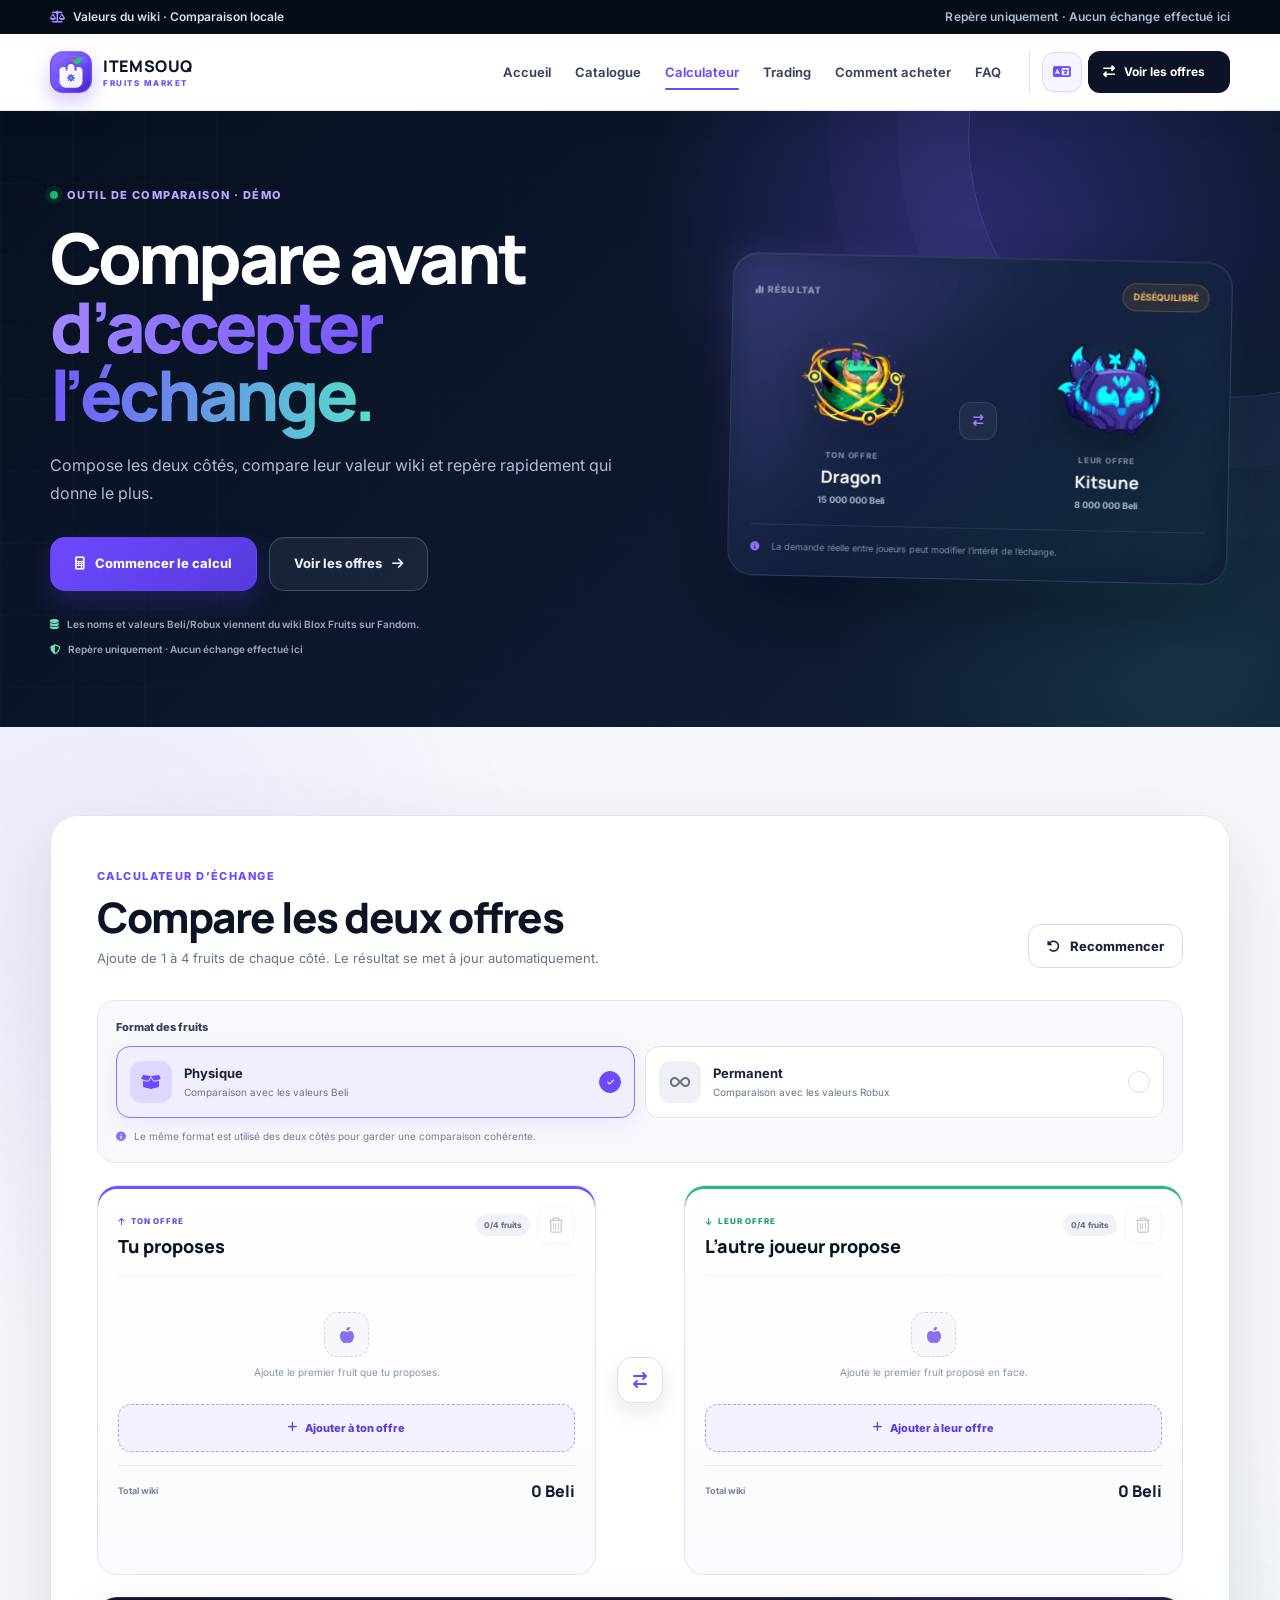
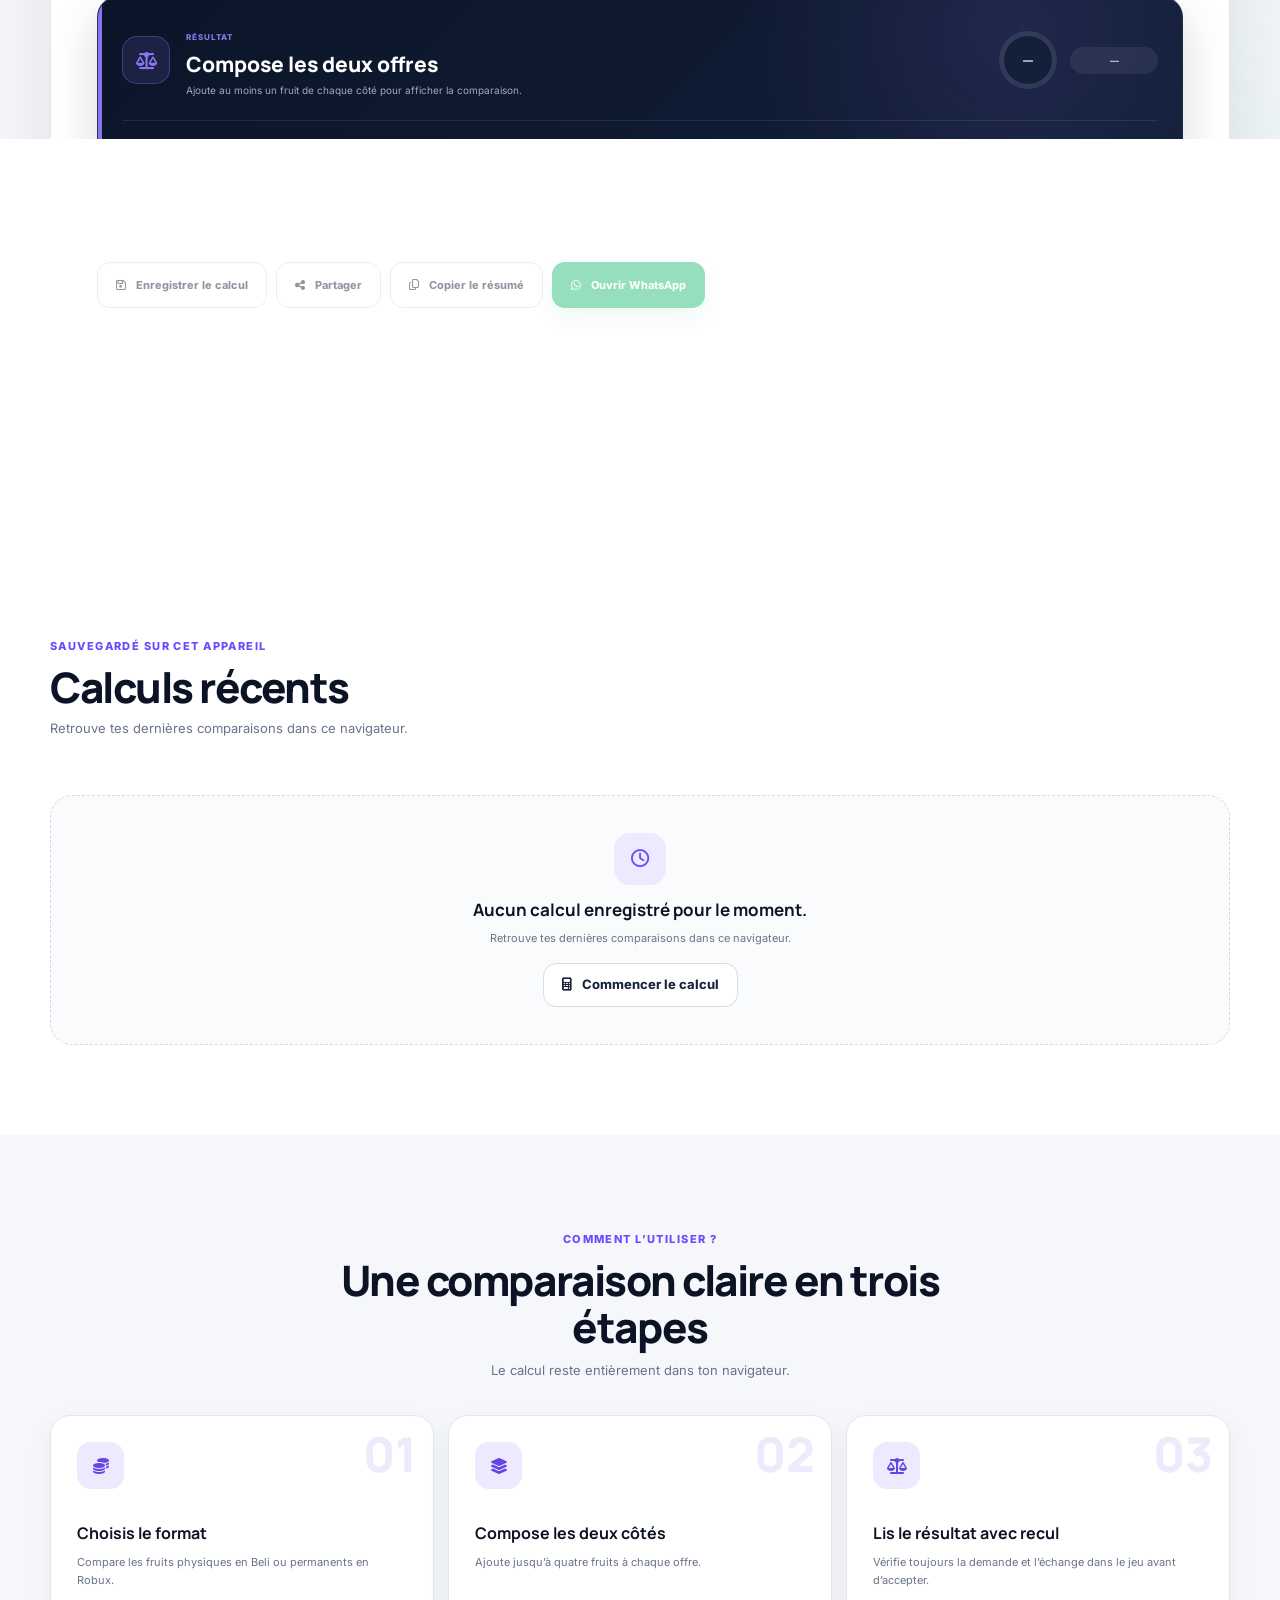
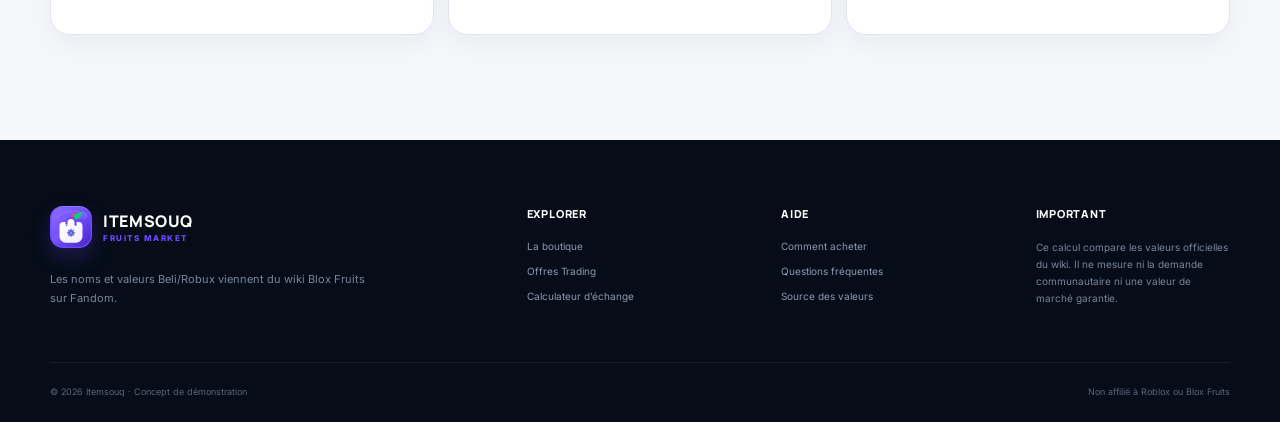
==== commit d8f51b0e: "Support duplicate fruits in trades and calculator" ====
--- a/calculator.html
+++ b/calculator.html
@@ -11,9 +11,9 @@
   <link rel="preconnect" href="https://fonts.gstatic.com" crossorigin>
   <link href="https://fonts.googleapis.com/css2?family=Inter:wght@400;500;600;700;800&family=Manrope:wght@600;700;800&display=swap" rel="stylesheet">
   <link rel="stylesheet" href="https://cdnjs.cloudflare.com/ajax/libs/font-awesome/6.5.1/css/all.min.css">
-  <link rel="stylesheet" href="assets/css/style.css?v=20260902-4">
-  <link rel="stylesheet" href="assets/css/features.css?v=20260902-4">
-  <link rel="stylesheet" href="assets/css/calculator.css?v=20260902-4">
+  <link rel="stylesheet" href="assets/css/style.css?v=20260902-9">
+  <link rel="stylesheet" href="assets/css/features.css?v=20260902-9">
+  <link rel="stylesheet" href="assets/css/calculator.css?v=20260902-9">
 </head>
 <body class="calculator-page">
   <a class="skip-link" href="#calculator-workspace" data-i18n="calculator.skip">Aller au calculateur</a>
@@ -304,7 +304,7 @@
   <div class="modal-shell calculator-picker-modal" id="calc-picker-modal" role="dialog" aria-modal="true" aria-labelledby="calc-picker-title" hidden>
     <div class="modal-card calculator-picker-card">
       <div class="modal-head calculator-picker-head">
-        <div><span class="drawer-kicker" data-i18n="calculator.workspaceKicker">CALCULATEUR D’ÉCHANGE</span><h2 id="calc-picker-title" tabindex="-1" data-i18n="calculator.picker.titleYours">Ajouter à ton offre</h2><p data-i18n="calculator.picker.copy">Sélectionne jusqu’à quatre fruits.</p></div>
+        <div><span class="drawer-kicker" data-i18n="calculator.workspaceKicker">CALCULATEUR D’ÉCHANGE</span><h2 id="calc-picker-title" tabindex="-1" data-i18n="calculator.picker.titleYours">Ajouter à ton offre</h2><p id="calc-picker-copy">Sélectionne jusqu’à quatre fruits au total. Utilise + pour répéter un fruit.</p></div>
         <button class="modal-close" type="button" data-close-picker aria-label="Fermer le sélecteur de fruits" data-i18n-aria="calculator.picker.closeAria"><i class="fa-solid fa-xmark" aria-hidden="true"></i></button>
       </div>
       <div class="modal-body calculator-picker-body">
@@ -346,9 +346,9 @@
     <a href="#calc-history-section"><i class="fa-regular fa-clock" aria-hidden="true"></i><span data-i18n="calculator.mobile.history">Historique</span></a>
   </nav>
 
-  <script src="assets/js/config.js?v=20260902-4"></script>
-  <script src="assets/js/fruits.js?v=20260902-4"></script>
-  <script src="assets/js/locale.js?v=20260902-4"></script>
-  <script src="assets/js/calculator.js?v=20260902-4"></script>
+  <script src="assets/js/config.js?v=20260902-9"></script>
+  <script src="assets/js/fruits.js?v=20260902-9"></script>
+  <script src="assets/js/locale.js?v=20260902-9"></script>
+  <script src="assets/js/calculator.js?v=20260902-9"></script>
 </body>
 </html>
--- a/assets/css/calculator.css
+++ b/assets/css/calculator.css
@@ -810,9 +810,25 @@
   transition: border-color .16s ease, background .16s ease, transform .16s ease, opacity .16s ease;
 }
 
-.calc-picker-option:hover:not(:disabled) { transform: translateY(-1px); border-color: #baaafa; background: #faf8ff; }
+.calc-picker-option:hover:not(.is-disabled) { transform: translateY(-1px); border-color: #baaafa; background: #faf8ff; }
 .calc-picker-option.is-selected { border-color: #8a6eff; background: #f0ecff; box-shadow: inset 0 0 0 1px rgba(109,74,255,.12); }
-.calc-picker-option:disabled { opacity: .38; cursor: default; }
+.calc-picker-option.is-disabled { opacity: .38; cursor: default; }
+
+.calc-picker-choice {
+  min-width: 0;
+  display: flex;
+  align-items: center;
+  flex: 1 1 auto;
+  gap: 9px;
+  padding: 0;
+  border: 0;
+  background: transparent;
+  color: inherit;
+  text-align: left;
+}
+
+.calc-picker-choice:disabled { cursor: default; }
+.calc-picker-choice:focus-visible { outline: 2px solid #7657ee; outline-offset: 3px; border-radius: 9px; }
 
 .calc-picker-art,
 .calc-picker-thumb { width: 56px; height: 56px; display: grid; place-items: center; flex: 0 0 56px; overflow: hidden; border-radius: 12px; background: radial-gradient(circle, #eee9ff, #f8f7fc 70%); }
@@ -823,6 +839,34 @@
 .calc-picker-copy small { margin-top: 3px; overflow: hidden; color: #768198; font-size: 7.5px; text-overflow: ellipsis; white-space: nowrap; }
 .calc-picker-check { width: 25px; height: 25px; display: grid; place-items: center; flex: 0 0 25px; border: 1px solid #dfe3ec; border-radius: 8px; color: #8490a3; font-size: 8px; }
 .calc-picker-option.is-selected .calc-picker-check { border-color: var(--violet); background: var(--violet); color: #fff; }
+
+.calc-picker-quantity {
+  height: 34px;
+  display: grid;
+  grid-template-columns: 30px 25px 30px;
+  align-items: center;
+  flex: 0 0 auto;
+  overflow: hidden;
+  border: 1px solid #cfc4ff;
+  border-radius: 10px;
+  background: #fff;
+  box-shadow: 0 4px 12px rgba(84, 55, 190, .08);
+}
+
+.calc-picker-quantity button {
+  width: 30px;
+  height: 32px;
+  display: grid;
+  place-items: center;
+  background: transparent;
+  color: #6544e5;
+  font-size: 8px;
+}
+
+.calc-picker-quantity button:hover:not(:disabled) { background: #eae5ff; }
+.calc-picker-quantity button:focus-visible { outline: 2px solid #7657ee; outline-offset: -3px; }
+.calc-picker-quantity button:disabled { color: #a9afbd; cursor: default; opacity: .42; }
+.calc-picker-quantity b { color: var(--ink-2); font-size: 10px; text-align: center; }
 
 .calculator-picker-empty { min-height: 220px; display: grid; align-content: center; justify-items: center; gap: 10px; color: var(--muted); text-align: center; }
 .calculator-picker-empty > span { width: 50px; height: 50px; display: grid; place-items: center; border-radius: 15px; background: #f0edff; color: var(--violet); }
@@ -955,6 +999,8 @@
   .calc-picker-thumb { width: 50px; height: 50px; flex-basis: 50px; }
   .calc-picker-art img,
   .calc-picker-thumb img { width: 46px; height: 46px; }
+  .calc-picker-quantity { height: 46px; grid-template-columns: 44px 28px 44px; }
+  .calc-picker-quantity button { width: 44px; height: 44px; }
   .calculator-picker-foot { padding: 12px 14px calc(12px + env(safe-area-inset-bottom)); }
   .calculator-picker-foot .btn { flex: 1; }
 
@@ -987,6 +1033,10 @@
   .calculator-mobile-verdict b { max-width: 72px; font-size: 7px; line-height: 1.15; }
   body.calculator-picker-open .calculator-mobile-summary { visibility: hidden; }
   .calculator-page:has(.calculator-mobile-summary:not([hidden])) .toast { bottom: calc(150px + env(safe-area-inset-bottom)); }
+}
+
+@media (max-width: 560px) {
+  .calculator-picker-list { grid-template-columns: 1fr; }
 }
 
 @media (max-width: 480px) {
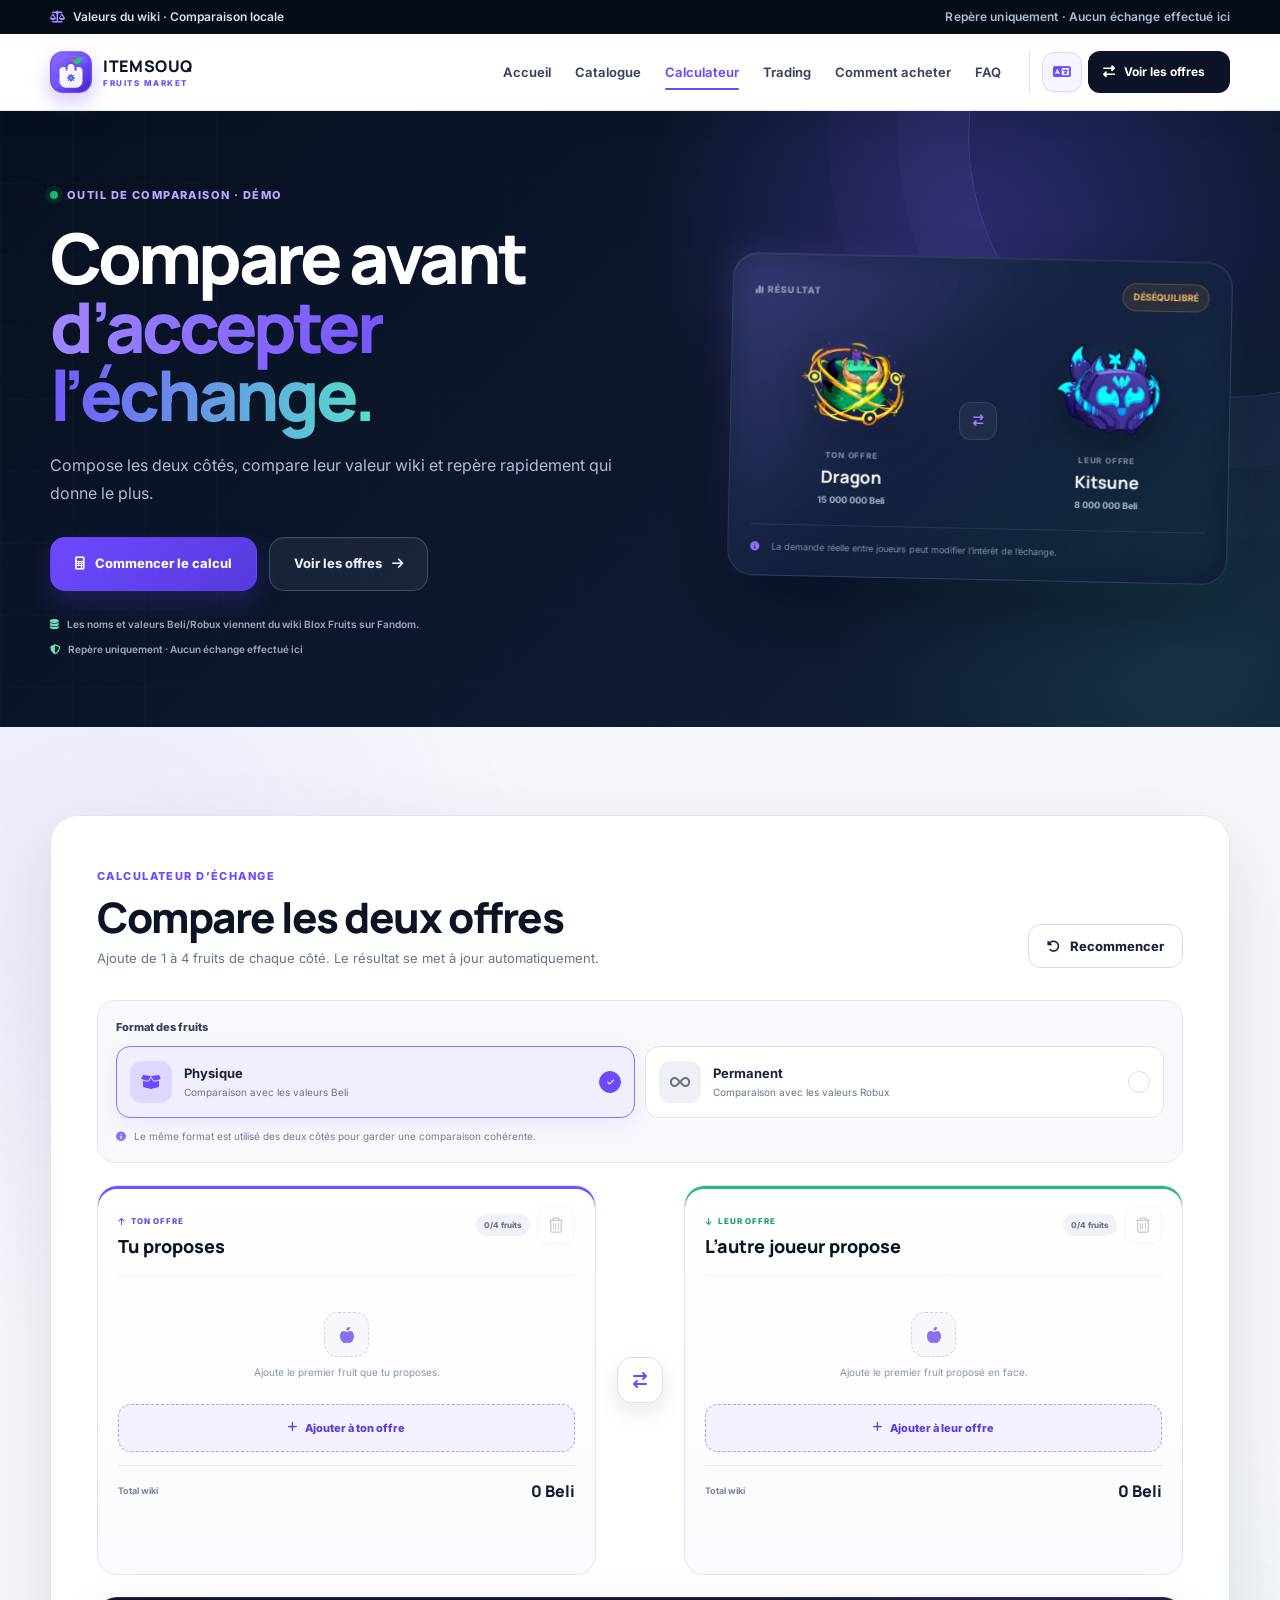
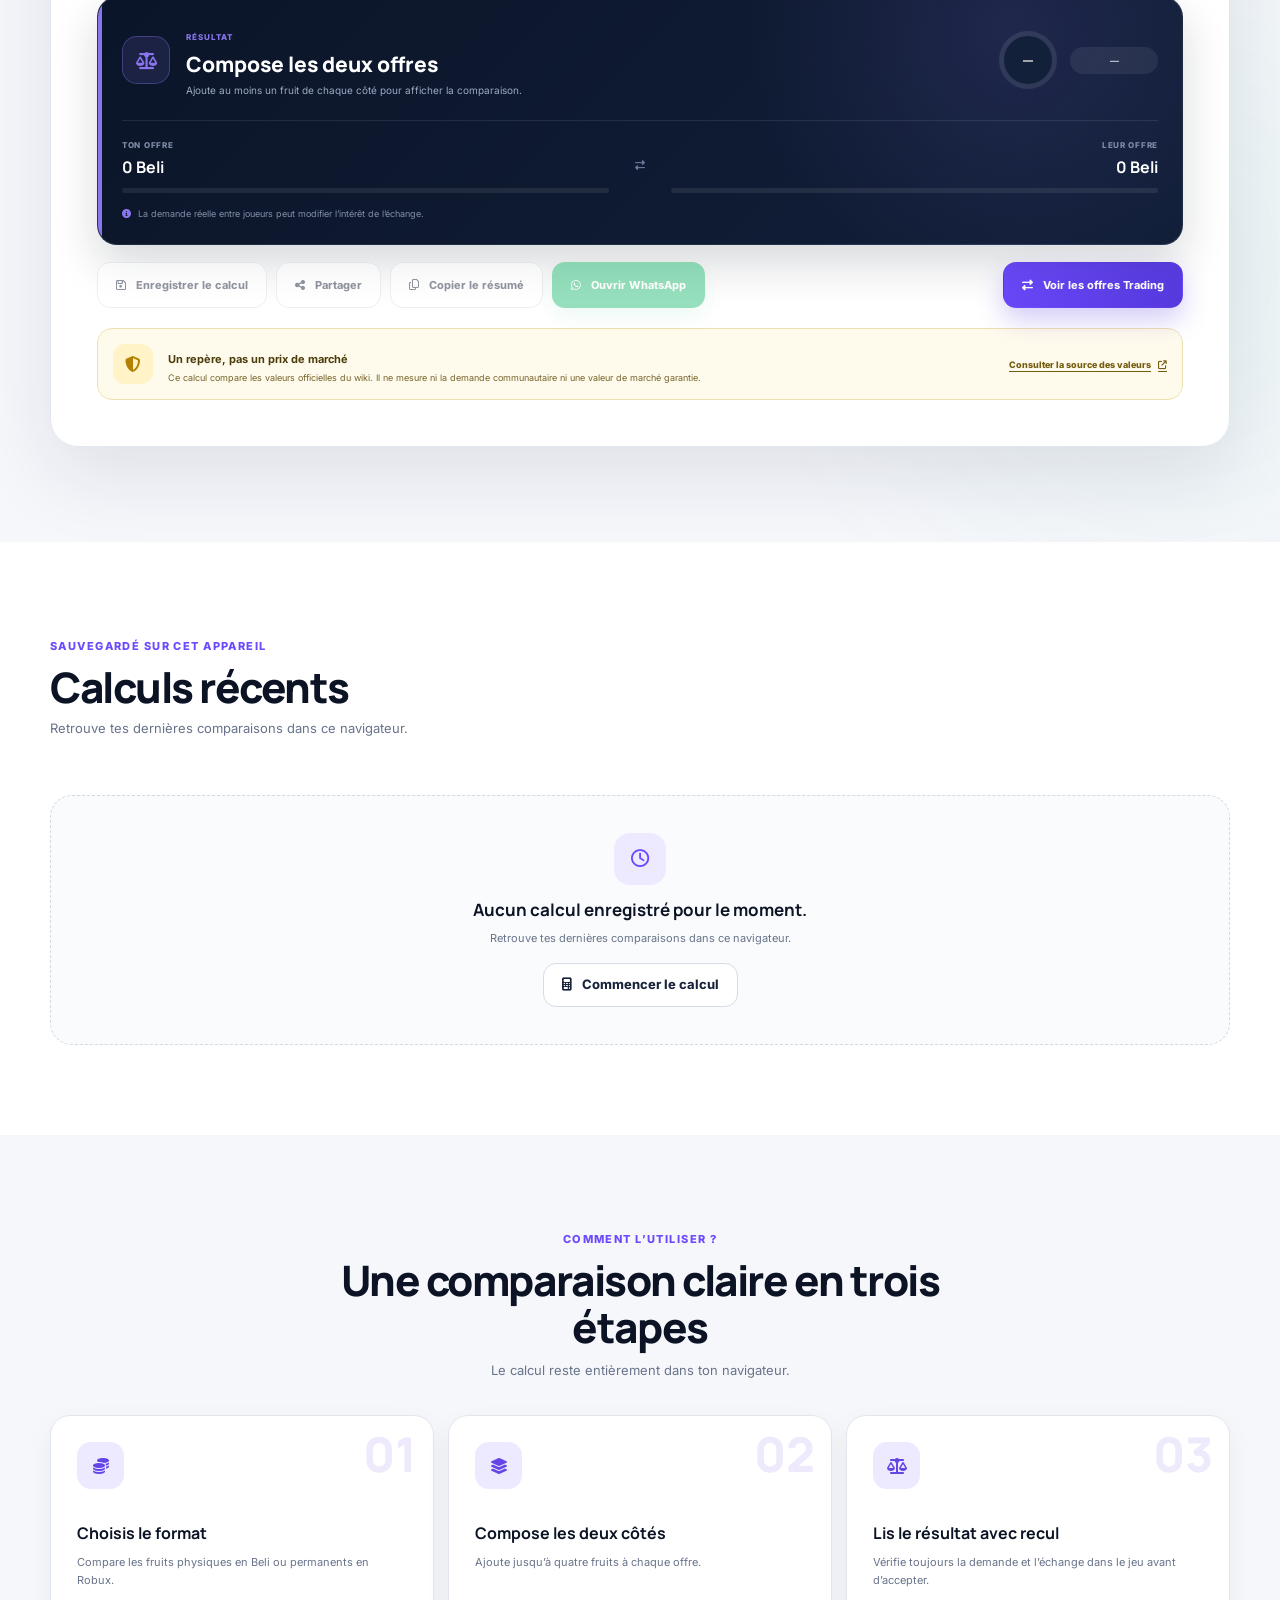
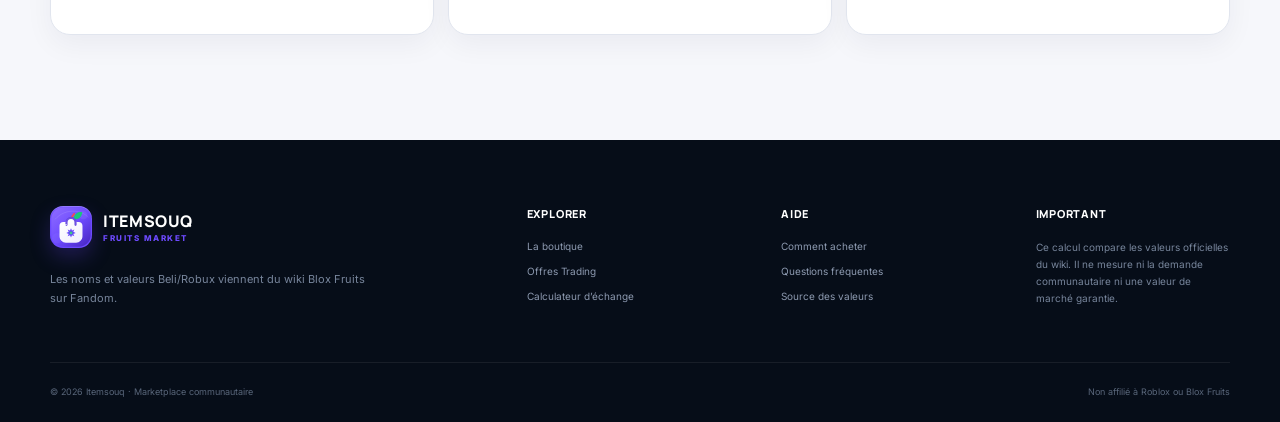
==== commit 43931296: "Build Itemsouq marketplace database and owner catalogue" ====
--- a/calculator.html
+++ b/calculator.html
@@ -11,7 +11,7 @@
   <link rel="preconnect" href="https://fonts.gstatic.com" crossorigin>
   <link href="https://fonts.googleapis.com/css2?family=Inter:wght@400;500;600;700;800&family=Manrope:wght@600;700;800&display=swap" rel="stylesheet">
   <link rel="stylesheet" href="https://cdnjs.cloudflare.com/ajax/libs/font-awesome/6.5.1/css/all.min.css">
-  <link rel="stylesheet" href="assets/css/style.css?v=20260902-9">
+  <link rel="stylesheet" href="assets/css/style.css?v=20260905-1">
   <link rel="stylesheet" href="assets/css/features.css?v=20260902-9">
   <link rel="stylesheet" href="assets/css/calculator.css?v=20260902-9">
 </head>
@@ -298,7 +298,7 @@
         <p class="footer-small" data-i18n="calculator.source.disclaimer">Ce calcul compare les valeurs officielles du wiki. Il ne mesure ni la demande communautaire ni une valeur de marché garantie.</p>
       </div>
     </div>
-    <div class="container footer-bottom"><span data-i18n="trading.footer.copyright">© 2026 Itemsouq · Concept de démonstration</span><span data-i18n="trading.footer.disclaimer">Non affilié à Roblox ou Blox Fruits</span></div>
+    <div class="container footer-bottom"><span data-i18n="trading.footer.copyright">© 2026 Itemsouq · Marketplace communautaire</span><span data-i18n="trading.footer.disclaimer">Non affilié à Roblox ou Blox Fruits</span></div>
   </footer>
 
   <div class="modal-shell calculator-picker-modal" id="calc-picker-modal" role="dialog" aria-modal="true" aria-labelledby="calc-picker-title" hidden>
@@ -346,9 +346,9 @@
     <a href="#calc-history-section"><i class="fa-regular fa-clock" aria-hidden="true"></i><span data-i18n="calculator.mobile.history">Historique</span></a>
   </nav>
 
-  <script src="assets/js/config.js?v=20260902-9"></script>
-  <script src="assets/js/fruits.js?v=20260902-9"></script>
-  <script src="assets/js/locale.js?v=20260902-9"></script>
+  <script src="assets/js/config.js?v=20260905-1"></script>
+  <script src="assets/js/fruits.js?v=20260905-1"></script>
+  <script src="assets/js/locale.js?v=20260905-1"></script>
   <script src="assets/js/calculator.js?v=20260902-9"></script>
 </body>
 </html>
--- a/assets/css/style.css
+++ b/assets/css/style.css
@@ -3177,3 +3177,76 @@
     transition-duration: 0.01ms !important;
   }
 }
+
+/* Owner-managed catalogue and private order tracking */
+.catalogue-data-status {
+  display: flex;
+  width: fit-content;
+  max-width: 100%;
+  align-items: center;
+  gap: 9px;
+  margin: -12px 0 18px;
+  padding: 9px 13px;
+  border: 1px solid #dfe5ef;
+  border-radius: 999px;
+  background: #fff;
+  color: var(--muted);
+  font-size: 11px;
+  font-weight: 700;
+  line-height: 1.4;
+}
+
+.catalogue-data-status.is-live { border-color: #bcebd5; background: #f0fcf6; color: #087a4c; }
+.catalogue-data-status.is-fallback { border-color: #f4d7a6; background: #fff9ed; color: #8a5a08; }
+.catalogue-data-status i { flex: 0 0 auto; }
+
+.stock-chip.is-available::before { background: #11b873; }
+.stock-chip.is-on-request { background: #fff7e8; color: #8a5a08; }
+.stock-chip.is-on-request::before { background: #eba527; }
+.stock-chip.is-unavailable { background: #fff0f2; color: #b62c45; }
+.stock-chip.is-unavailable::before { background: #dc4761; }
+.stock-chip.is-fallback { background: #f4f1ff; color: #66508f; }
+.stock-chip.is-fallback::before { background: #8b74c6; }
+
+.add-cart-button:disabled,
+.btn.is-unavailable:disabled,
+.showcase-add.is-unavailable:disabled {
+  cursor: not-allowed;
+  filter: grayscale(.18);
+  opacity: .62;
+  box-shadow: none;
+}
+
+.status-chip.is-unavailable { border-color: rgba(255, 120, 144, .28); background: rgba(130, 24, 47, .24); color: #ff9caf; }
+.status-chip.is-on-request { border-color: rgba(255, 205, 110, .3); background: rgba(124, 79, 3, .25); color: #ffd780; }
+.status-chip.is-fallback { border-color: rgba(190, 174, 255, .3); background: rgba(91, 65, 173, .22); color: #d3c8ff; }
+
+.order-tracker-panel:empty { display: none; }
+.order-tracker-panel { padding: 0 20px 20px; }
+.order-tracker-panel .local-order-tracker { margin: 0; }
+.order-tracker-panel .tracker-note { margin: 8px 0 0; color: var(--muted); font-size: 10px; line-height: 1.5; }
+.order-tracker-panel .tracker-note.is-error { color: #a43b4d; }
+.order-tracker-panel .tracker-refresh i { margin-right: 5px; }
+.local-order-tracker.is-cancelled { border-color: #f1bcc5; background: #fff7f8; }
+.local-order-tracker.is-cancelled .local-order-tracker-head em { background: #ffe5ea; color: #a72b42; }
+
+.checkout-api-status {
+  margin: 12px 0 0;
+  padding: 10px 12px;
+  border: 1px solid #dfe5ef;
+  border-radius: 11px;
+  background: #f8fafc;
+  color: var(--muted);
+  font-size: 11px;
+  font-weight: 650;
+  line-height: 1.5;
+}
+
+.checkout-api-status.is-error { border-color: #f1bcc5; background: #fff7f8; color: #a72b42; }
+.checkout-api-status.is-success { border-color: #bcebd5; background: #f0fcf6; color: #087a4c; }
+
+@media (max-width: 680px) {
+  .catalogue-data-status { width: 100%; border-radius: 14px; }
+  .order-tracker-panel { padding-right: 18px; padding-left: 18px; }
+  .modal-foot #checkout-whatsapp-fallback { width: 100%; }
+}
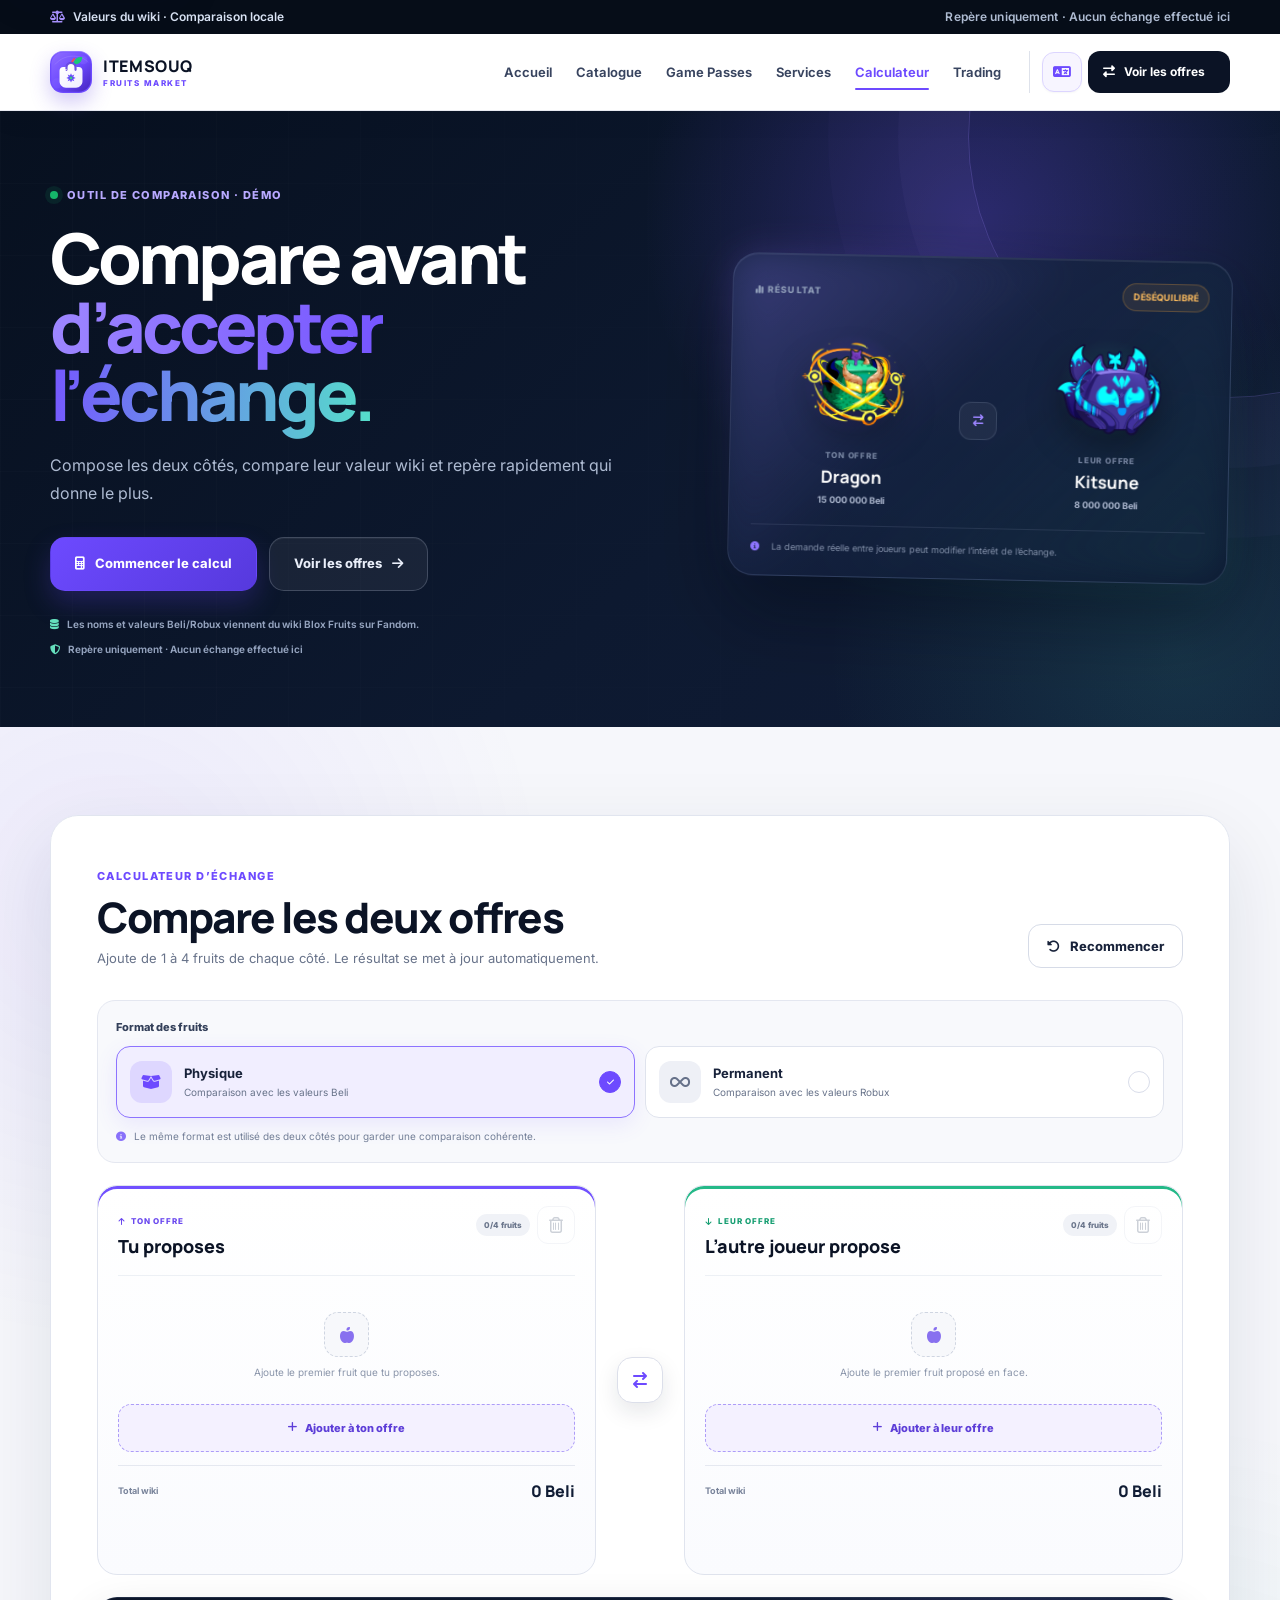
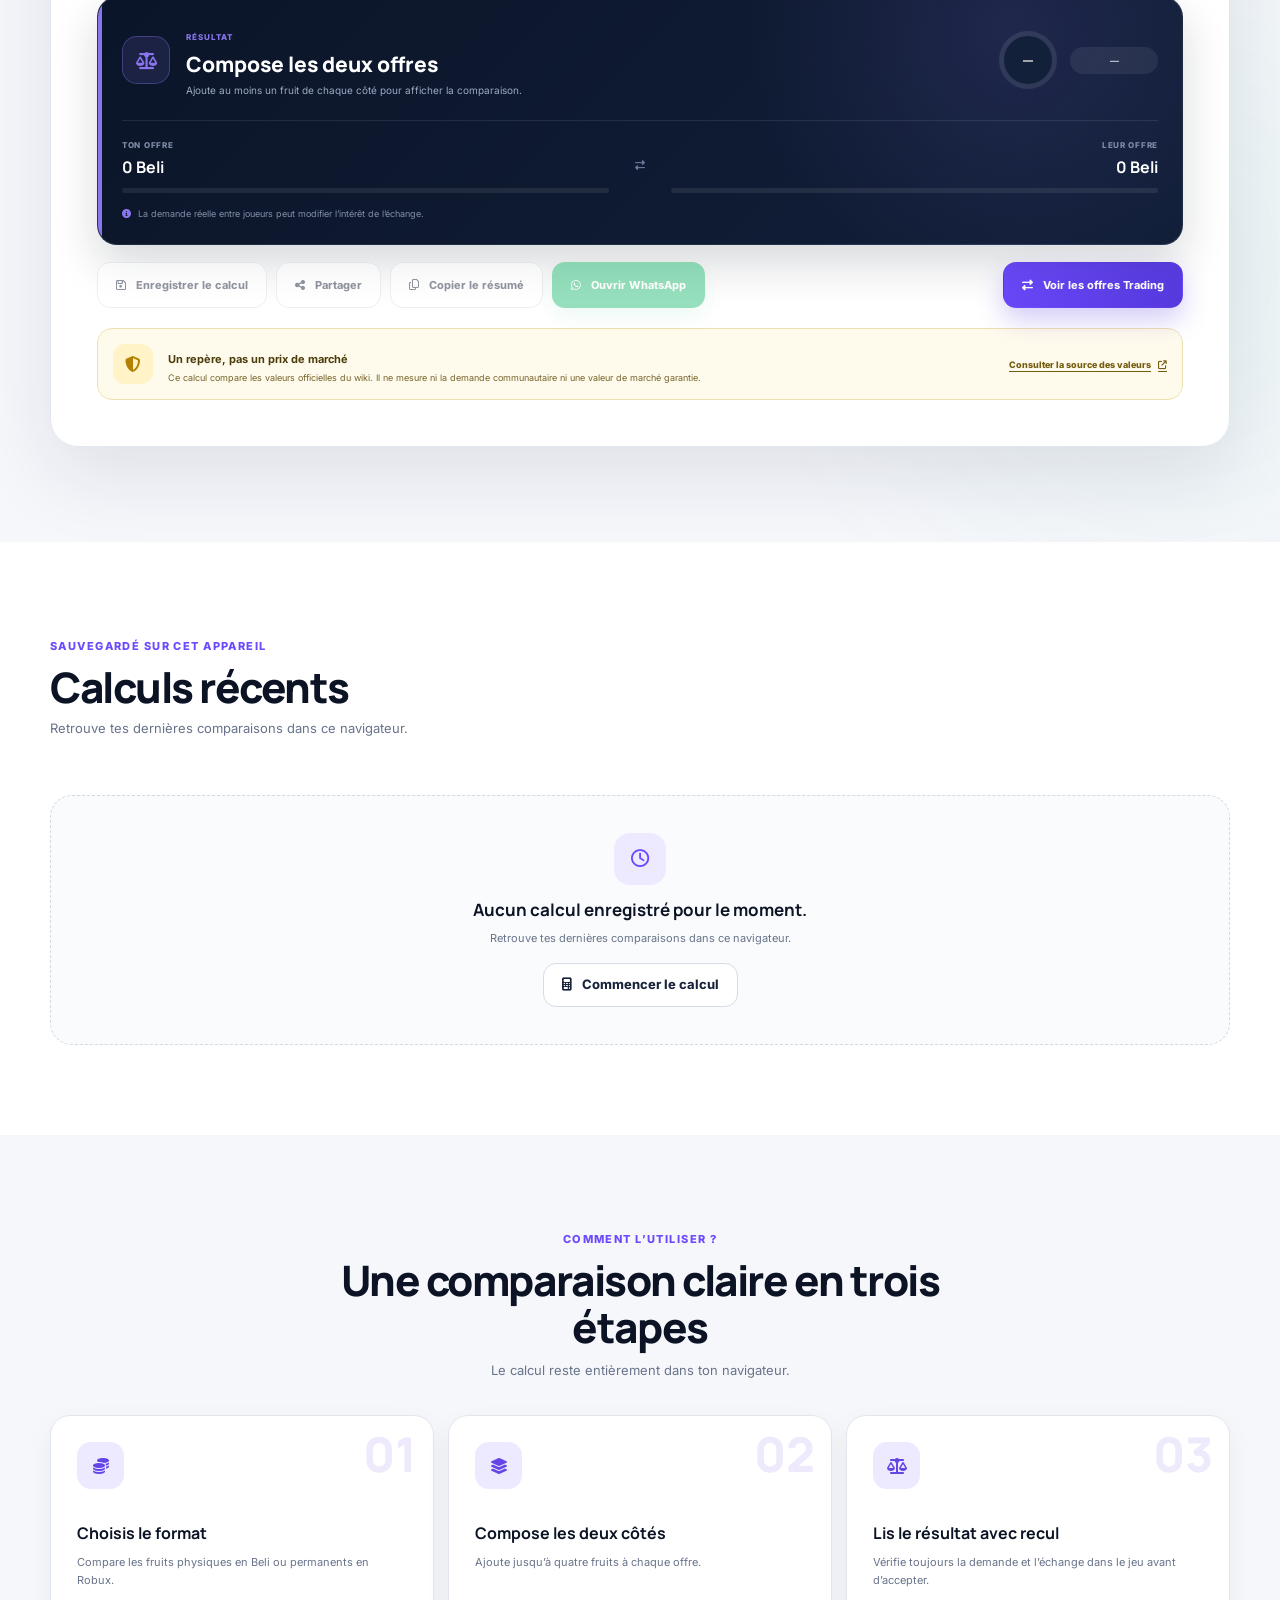
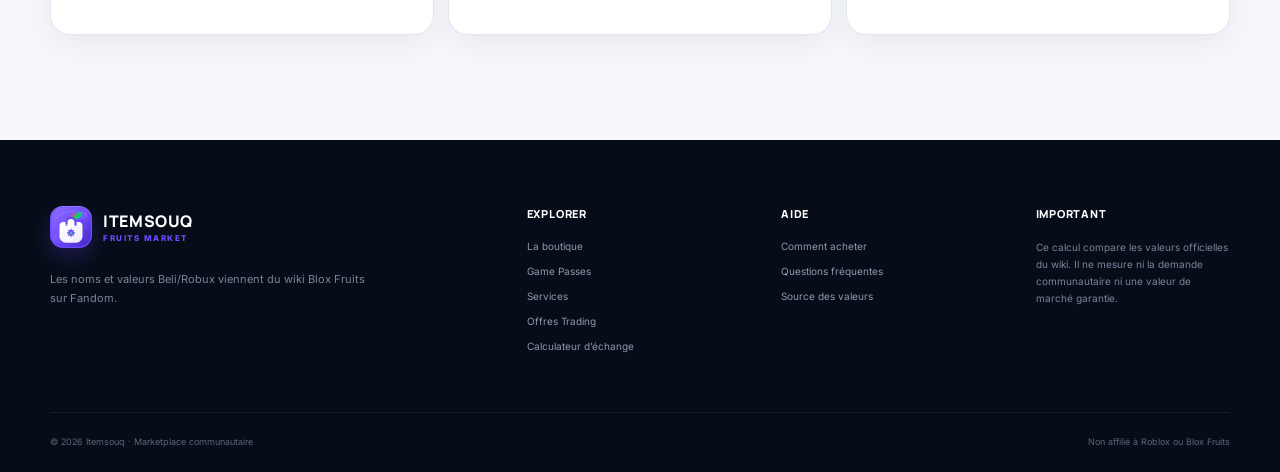
==== commit 1df65f3d: "Add Game Pass and services catalogues" ====
--- a/calculator.html
+++ b/calculator.html
@@ -11,7 +11,7 @@
   <link rel="preconnect" href="https://fonts.gstatic.com" crossorigin>
   <link href="https://fonts.googleapis.com/css2?family=Inter:wght@400;500;600;700;800&family=Manrope:wght@600;700;800&display=swap" rel="stylesheet">
   <link rel="stylesheet" href="https://cdnjs.cloudflare.com/ajax/libs/font-awesome/6.5.1/css/all.min.css">
-  <link rel="stylesheet" href="assets/css/style.css?v=20260905-1">
+  <link rel="stylesheet" href="assets/css/style.css?v=20260907-1">
   <link rel="stylesheet" href="assets/css/features.css?v=20260902-9">
   <link rel="stylesheet" href="assets/css/calculator.css?v=20260902-9">
 </head>
@@ -40,10 +40,10 @@
       <nav class="desktop-nav" aria-label="Navigation principale" data-i18n-aria="aria.mainNavigation">
         <a href="index.html" data-i18n="nav.home">Accueil</a>
         <a href="index.html#catalogue" data-i18n="nav.catalogue">Catalogue</a>
+        <a href="gamepasses.html" data-i18n="nav.gamepasses">Game Passes</a>
+        <a href="services.html" data-i18n="nav.services">Services</a>
         <a class="nav-active" href="calculator.html" aria-current="page" data-i18n="nav.calculator">Calculateur</a>
         <a href="trading.html" data-i18n="nav.trading">Trading</a>
-        <a href="index.html#comment-acheter" data-i18n="nav.how">Comment acheter</a>
-        <a href="index.html#faq" data-i18n="nav.faq">FAQ</a>
       </nav>
 
       <div class="header-actions">
@@ -64,10 +64,10 @@
     <nav class="mobile-menu" id="mobile-menu" aria-label="Navigation mobile" data-i18n-aria="aria.mobileNavigation" hidden>
       <a href="index.html"><i class="fa-solid fa-house" aria-hidden="true"></i> <span data-i18n="nav.home">Accueil</span></a>
       <a href="index.html#catalogue"><i class="fa-solid fa-store" aria-hidden="true"></i> <span data-i18n="nav.catalogue">Catalogue</span></a>
+      <a href="gamepasses.html"><i class="fa-solid fa-ticket" aria-hidden="true"></i> <span data-i18n="nav.gamepasses">Game Passes</span></a>
+      <a href="services.html"><i class="fa-solid fa-hand-sparkles" aria-hidden="true"></i> <span data-i18n="nav.services">Services</span></a>
       <a class="mobile-active" href="calculator.html" aria-current="page"><i class="fa-solid fa-calculator" aria-hidden="true"></i> <span data-i18n="nav.calculator">Calculateur</span></a>
       <a href="trading.html"><i class="fa-solid fa-right-left" aria-hidden="true"></i> <span data-i18n="nav.trading">Trading</span></a>
-      <a href="index.html#comment-acheter"><i class="fa-solid fa-circle-question" aria-hidden="true"></i> <span data-i18n="nav.how">Comment acheter</span></a>
-      <a href="index.html#faq"><i class="fa-solid fa-comments" aria-hidden="true"></i> <span data-i18n="nav.faq">FAQ</span></a>
     </nav>
   </header>
 
@@ -284,6 +284,8 @@
       <div>
         <h3 data-i18n="trading.footer.explore">Explorer</h3>
         <a href="index.html#catalogue" data-i18n="trading.footer.shop">La boutique</a>
+        <a href="gamepasses.html" data-i18n="footer.gamepasses">Game Passes</a>
+        <a href="services.html" data-i18n="footer.services">Services</a>
         <a href="trading.html" data-i18n="trading.footer.offers">Offres Trading</a>
         <a href="calculator.html" data-i18n="footer.tradeCalculator">Calculateur d’échange</a>
       </div>
@@ -348,7 +350,7 @@
 
   <script src="assets/js/config.js?v=20260905-1"></script>
   <script src="assets/js/fruits.js?v=20260905-1"></script>
-  <script src="assets/js/locale.js?v=20260905-1"></script>
+  <script src="assets/js/locale.js?v=20260907-2"></script>
   <script src="assets/js/calculator.js?v=20260902-9"></script>
 </body>
 </html>
--- a/assets/css/style.css
+++ b/assets/css/style.css
@@ -1315,6 +1315,154 @@
   .hero-actions .btn-primary:hover i {
     transform: none;
   }
+}
+
+/* Marketplace categories */
+.market-categories {
+  position: relative;
+  padding: 56px 0 62px;
+  border-top: 1px solid rgba(228, 231, 240, 0.82);
+  border-bottom: 1px solid rgba(228, 231, 240, 0.82);
+  background:
+    radial-gradient(circle at 92% 10%, rgba(112, 75, 255, 0.1), transparent 28%),
+    linear-gradient(180deg, #fff 0%, #fbfaff 100%);
+}
+
+.market-categories-heading {
+  display: flex;
+  align-items: end;
+  justify-content: space-between;
+  gap: 28px;
+  margin-bottom: 24px;
+}
+
+.market-categories-heading h2 {
+  margin-top: 8px;
+  font-family: var(--font-display);
+  font-size: clamp(28px, 3.4vw, 40px);
+  line-height: 1.08;
+  letter-spacing: -0.04em;
+}
+
+.market-categories-heading > p {
+  max-width: 510px;
+  color: var(--muted);
+  font-size: 14px;
+  line-height: 1.7;
+  text-align: right;
+}
+
+.market-category-grid {
+  display: grid;
+  grid-template-columns: repeat(3, minmax(0, 1fr));
+  gap: 14px;
+}
+
+.market-category-card {
+  min-height: 154px;
+  display: grid;
+  grid-template-columns: auto minmax(0, 1fr) auto;
+  align-items: center;
+  gap: 15px;
+  padding: 21px;
+  overflow: hidden;
+  border: 1px solid var(--line);
+  border-radius: 22px;
+  background: rgba(255, 255, 255, 0.9);
+  color: var(--ink);
+  box-shadow: 0 13px 34px rgba(20, 23, 52, 0.06);
+  transition: transform 0.2s ease, border-color 0.2s ease, box-shadow 0.2s ease;
+}
+
+.market-category-card:hover {
+  transform: translateY(-3px);
+  border-color: rgba(109, 74, 255, 0.34);
+  box-shadow: 0 18px 42px rgba(71, 51, 153, 0.12);
+}
+
+.market-category-card:focus-visible {
+  outline: 3px solid rgba(109, 74, 255, 0.25);
+  outline-offset: 3px;
+}
+
+.market-category-card.is-primary {
+  border-color: transparent;
+  background: linear-gradient(145deg, #151d36 0%, #26315a 100%);
+  color: #fff;
+  box-shadow: 0 18px 42px rgba(15, 24, 48, 0.2);
+}
+
+.market-category-icon {
+  width: 48px;
+  height: 48px;
+  display: grid;
+  place-items: center;
+  border-radius: 15px;
+  background: var(--violet-soft);
+  color: var(--violet);
+  font-size: 19px;
+  box-shadow: inset 0 0 0 1px rgba(109, 74, 255, 0.1);
+}
+
+.market-category-card.is-primary .market-category-icon {
+  background: rgba(255, 255, 255, 0.13);
+  color: #b7a8ff;
+  box-shadow: inset 0 0 0 1px rgba(255, 255, 255, 0.12);
+}
+
+.market-category-copy {
+  min-width: 0;
+  display: grid;
+  gap: 6px;
+}
+
+.market-category-copy small {
+  color: var(--violet);
+  font-size: 9px;
+  font-weight: 800;
+  letter-spacing: 0.12em;
+}
+
+.market-category-copy strong {
+  font-family: var(--font-display);
+  font-size: 20px;
+  line-height: 1.15;
+}
+
+.market-category-copy > span {
+  color: var(--muted);
+  font-size: 12px;
+  line-height: 1.55;
+}
+
+.market-category-card.is-primary .market-category-copy small { color: #ad9fff; }
+.market-category-card.is-primary .market-category-copy > span { color: #bdc7dd; }
+
+.market-category-arrow {
+  color: #a8b0c2;
+  font-size: 13px;
+  transition: transform 0.2s ease, color 0.2s ease;
+}
+
+.market-category-card:hover .market-category-arrow {
+  color: var(--violet);
+  transform: translateX(3px);
+}
+
+.market-category-card.is-primary .market-category-arrow { color: #fff; }
+
+@media (max-width: 920px) {
+  .market-category-grid { grid-template-columns: 1fr; }
+  .market-category-card { min-height: 124px; }
+}
+
+@media (max-width: 680px) {
+  .market-categories { padding: 40px 0 44px; }
+  .market-categories-heading { display: block; margin-bottom: 18px; }
+  .market-categories-heading > p { margin-top: 10px; text-align: left; }
+  .market-category-card { min-height: 112px; padding: 17px; border-radius: 18px; }
+  .market-category-icon { width: 44px; height: 44px; border-radius: 14px; }
+  .market-category-copy strong { font-size: 18px; }
 }
 
 /* Catalogue */
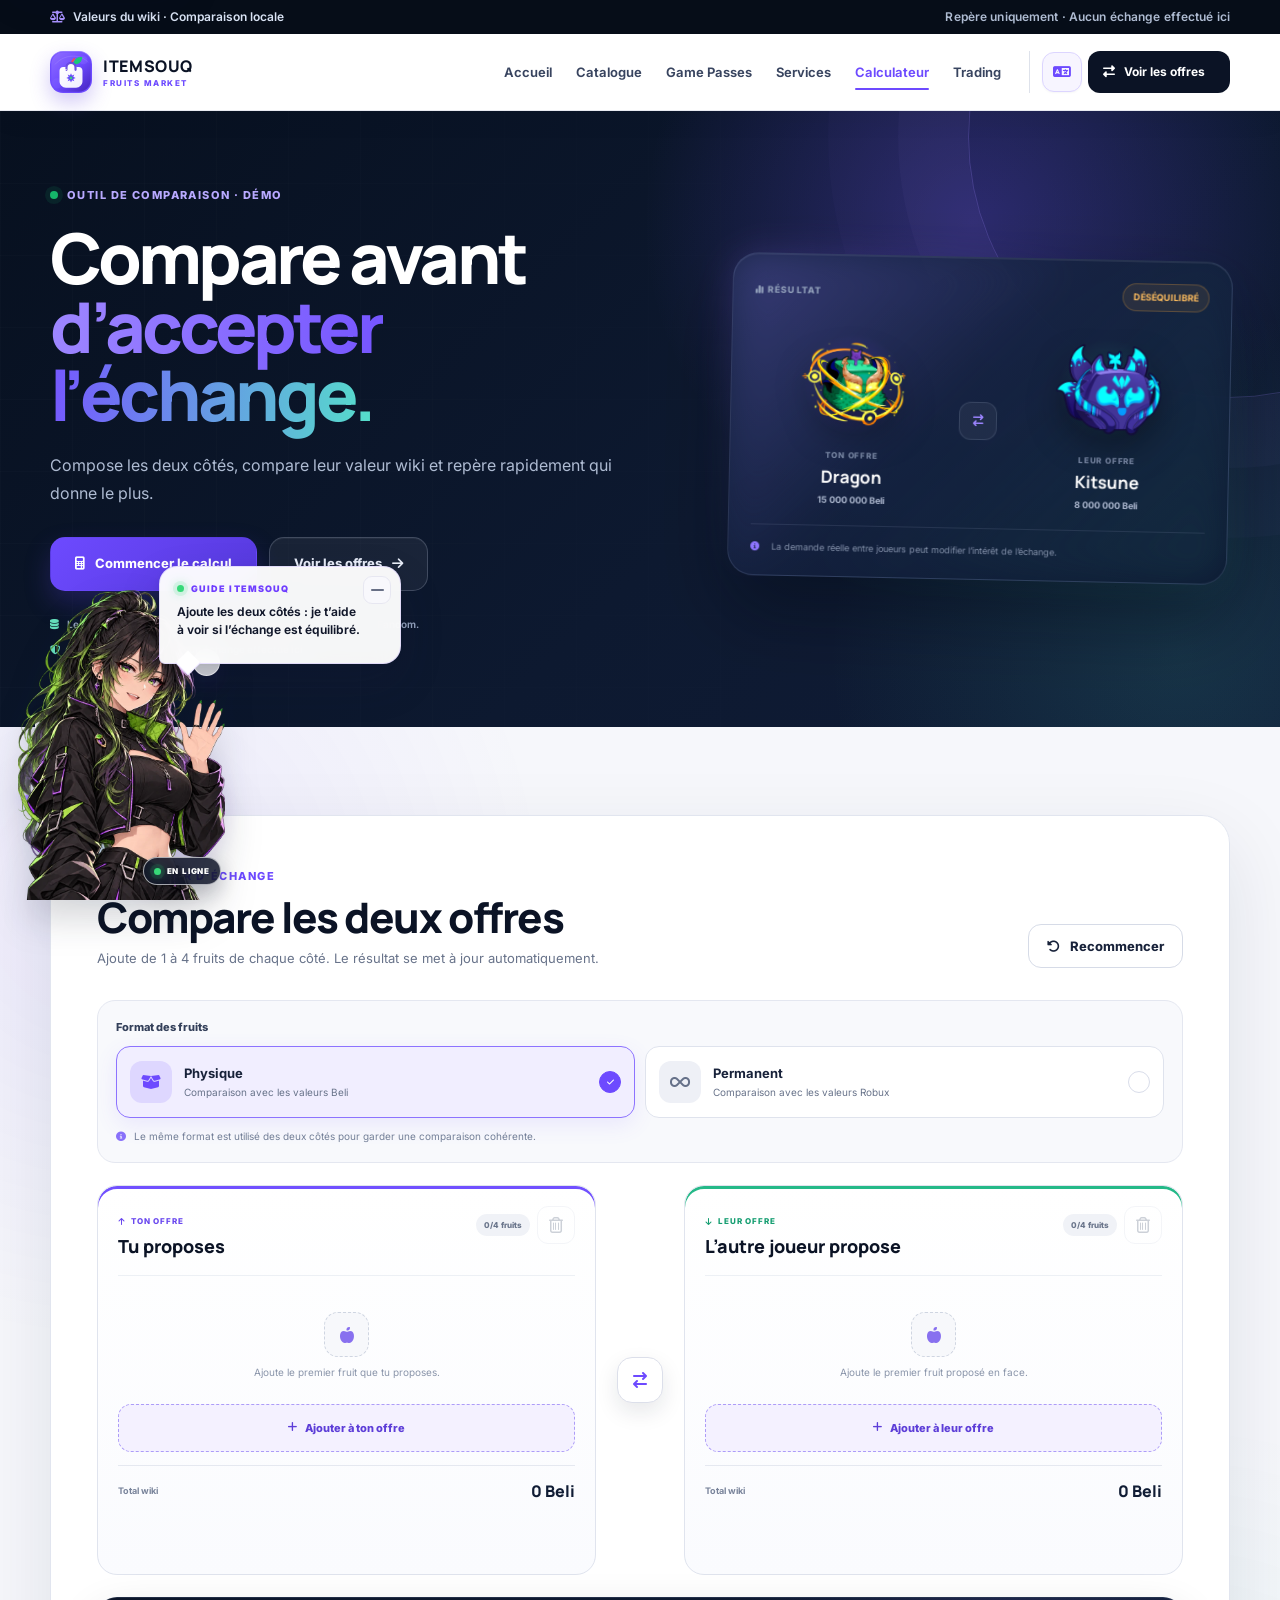
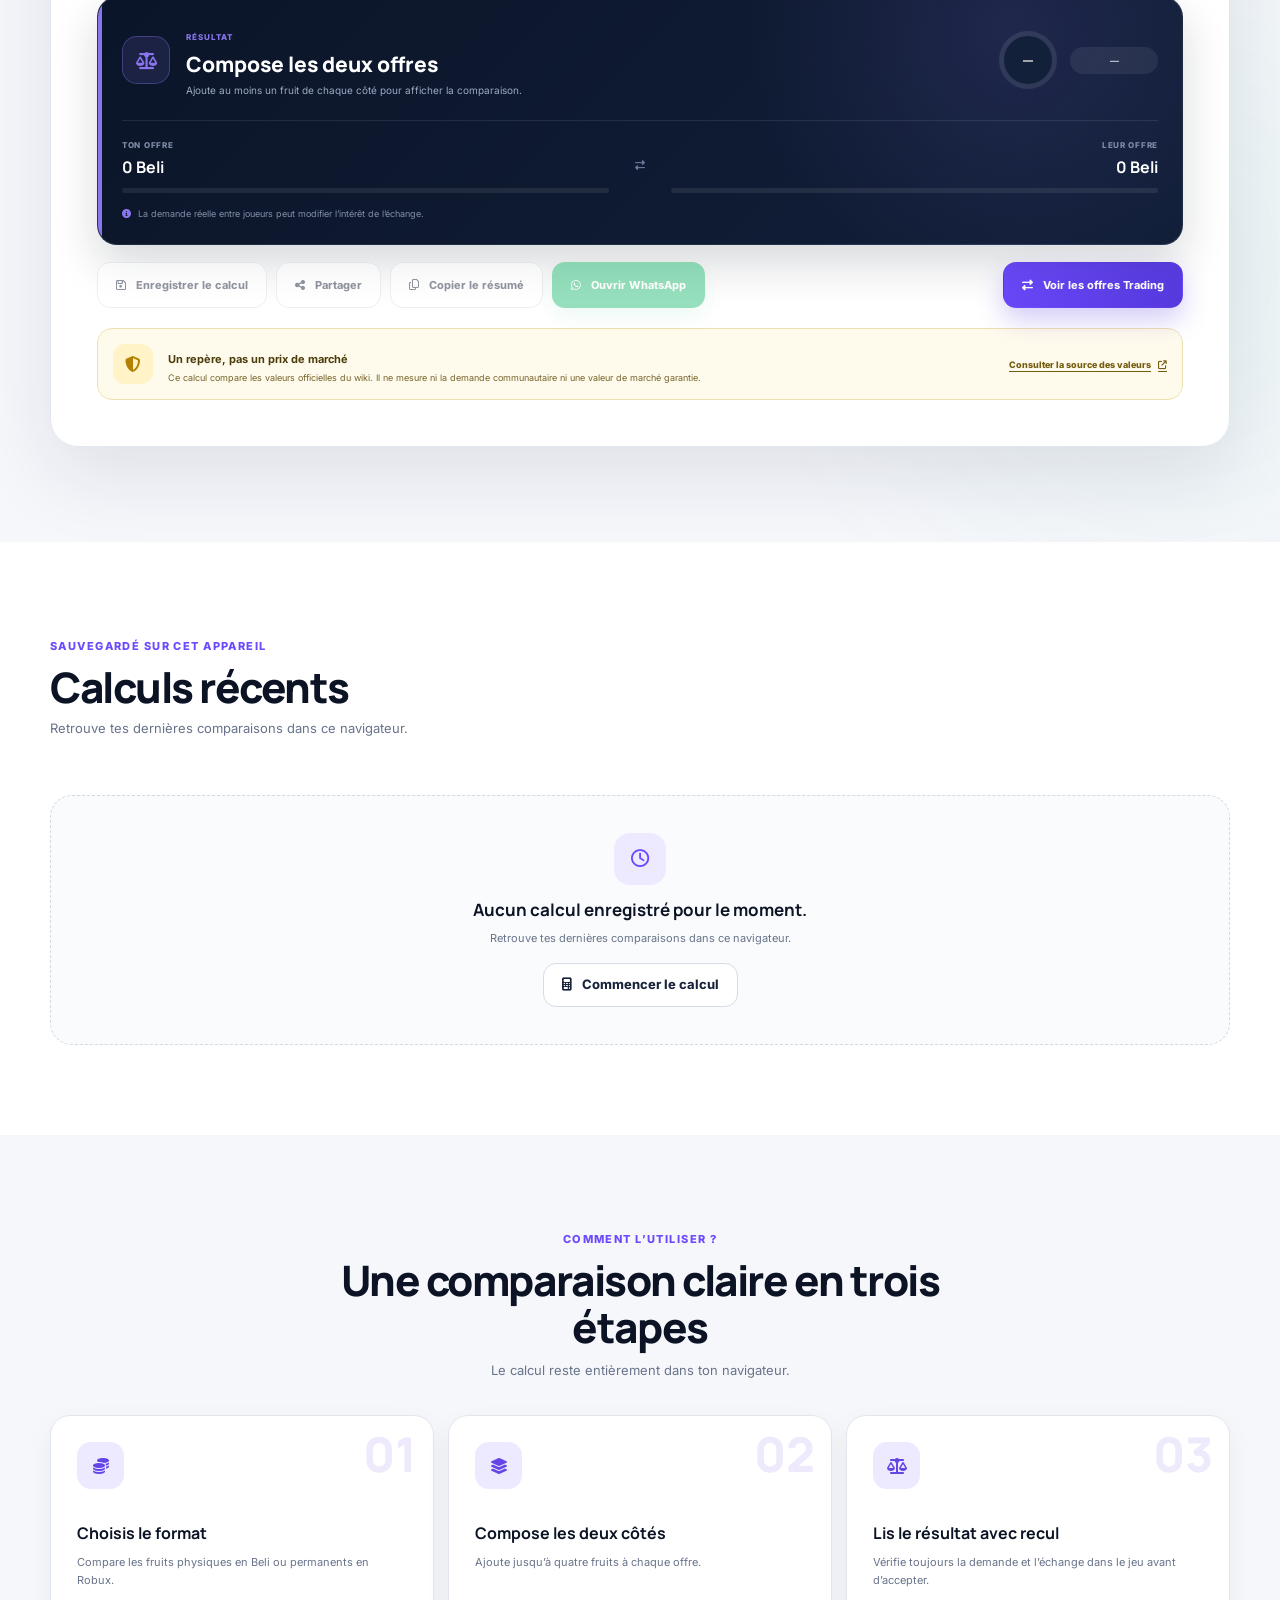
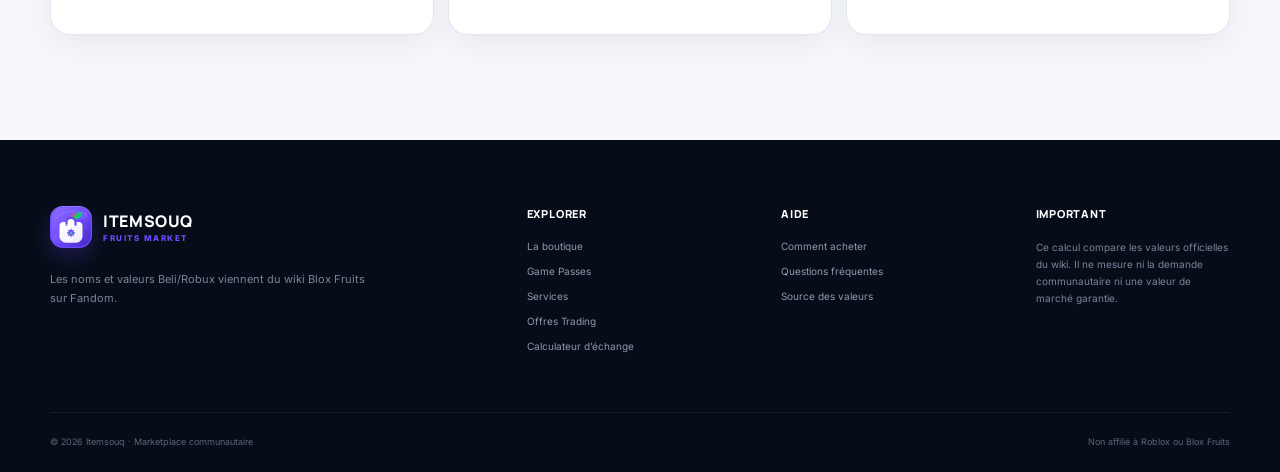
==== commit 2fda76bd: "feat: extend guide reactions across storefront" ====
--- a/calculator.html
+++ b/calculator.html
@@ -14,6 +14,7 @@
   <link rel="stylesheet" href="assets/css/style.css?v=20260907-1">
   <link rel="stylesheet" href="assets/css/features.css?v=20260902-9">
   <link rel="stylesheet" href="assets/css/calculator.css?v=20260902-9">
+  <link rel="stylesheet" href="assets/css/assistant.css?v=20260922-2">
 </head>
 <body class="calculator-page">
   <a class="skip-link" href="#calculator-workspace" data-i18n="calculator.skip">Aller au calculateur</a>
@@ -352,5 +353,6 @@
   <script src="assets/js/fruits.js?v=20260905-1"></script>
   <script src="assets/js/locale.js?v=20260907-2"></script>
   <script src="assets/js/calculator.js?v=20260902-9"></script>
+  <script src="assets/js/assistant.js?v=20260922-2"></script>
 </body>
 </html>
--- a/assets/css/style.css
+++ b/assets/css/style.css
@@ -667,6 +667,29 @@
   pointer-events: none;
 }
 
+.hero-three-layer {
+  position: absolute;
+  z-index: 1;
+  inset: -28px -58px;
+  overflow: hidden;
+  opacity: 0;
+  pointer-events: none;
+  contain: strict;
+  mask-image: radial-gradient(ellipse at center, #000 44%, rgba(0, 0, 0, 0.88) 67%, transparent 88%);
+  transition: opacity 0.8s ease;
+}
+
+.hero-three-layer.is-ready {
+  opacity: 0.88;
+}
+
+.hero-three-canvas {
+  width: 100%;
+  height: 100%;
+  display: block;
+  filter: drop-shadow(0 0 12px rgba(109, 74, 255, 0.2));
+}
+
 .showcase-card {
   position: relative;
   z-index: 3;
@@ -712,6 +735,7 @@
 .status-chip {
   display: inline-flex;
   align-items: center;
+  flex: 0 0 auto;
   gap: 6px;
   padding: 6px 9px;
   border: 1px solid rgba(70, 221, 145, 0.2);
@@ -720,14 +744,24 @@
   color: #81e9b5;
   font-size: 9px;
   font-weight: 700;
-}
-
-.status-chip span {
+  line-height: 1.2;
+  white-space: nowrap;
+}
+
+.status-chip > span:first-child {
+  flex: 0 0 6px;
   width: 6px;
   height: 6px;
   border-radius: 50%;
   background: #44d58c;
   box-shadow: 0 0 0 4px rgba(68, 213, 140, 0.11);
+}
+
+.status-chip [data-featured-availability-text] {
+  width: auto;
+  height: auto;
+  background: transparent;
+  box-shadow: none;
 }
 
 .fruit-art {
@@ -1705,21 +1739,60 @@
 .fruit-grid[aria-busy="true"] { opacity: 0.72; }
 
 .fruit-card {
+  --rarity-accent: #64748b;
+  --rarity-accent-rgb: 100, 116, 139;
+  --rarity-surface: #f8fafc;
+  --rarity-surface-strong: #e2e8f0;
   position: relative;
   min-width: 0;
   display: flex;
   flex-direction: column;
-  border: 1px solid var(--line);
+  border: 1px solid rgba(var(--rarity-accent-rgb), 0.22);
   border-radius: 18px;
-  background: #fff;
+  background: linear-gradient(180deg, #fff 0%, var(--rarity-surface) 100%);
   overflow: hidden;
   transition: transform 0.2s ease, box-shadow 0.2s ease, border-color 0.2s ease;
 }
 
+.fruit-card--common {
+  --rarity-accent: #64748b;
+  --rarity-accent-rgb: 100, 116, 139;
+  --rarity-surface: #f8fafc;
+  --rarity-surface-strong: #dce4ed;
+}
+
+.fruit-card--uncommon {
+  --rarity-accent: #16a34a;
+  --rarity-accent-rgb: 22, 163, 74;
+  --rarity-surface: #f0fdf4;
+  --rarity-surface-strong: #bbf7d0;
+}
+
+.fruit-card--rare {
+  --rarity-accent: #2563eb;
+  --rarity-accent-rgb: 37, 99, 235;
+  --rarity-surface: #eff6ff;
+  --rarity-surface-strong: #bfdbfe;
+}
+
+.fruit-card--legendary {
+  --rarity-accent: #7c3aed;
+  --rarity-accent-rgb: 124, 58, 237;
+  --rarity-surface: #f7f2ff;
+  --rarity-surface-strong: #ddd0ff;
+}
+
+.fruit-card--mythical {
+  --rarity-accent: #e60023;
+  --rarity-accent-rgb: 230, 0, 35;
+  --rarity-surface: #fff2f4;
+  --rarity-surface-strong: #ffbec8;
+}
+
 .fruit-card:hover {
   transform: translateY(-5px);
-  border-color: #d8d0fb;
-  box-shadow: 0 22px 46px rgba(19, 29, 56, 0.12);
+  border-color: rgba(var(--rarity-accent-rgb), 0.54);
+  box-shadow: 0 22px 46px rgba(var(--rarity-accent-rgb), 0.16);
 }
 
 .fruit-card-head {
@@ -1738,8 +1811,10 @@
   display: inline-flex;
   align-items: center;
   gap: 5px;
-  padding: 5px 8px;
-  border-radius: 7px;
+  padding: 6px 9px;
+  border: 1px solid rgba(255,255,255,0.58);
+  border-radius: 999px;
+  box-shadow: 0 6px 14px rgba(20, 28, 48, 0.12);
   font-size: 8px;
   font-weight: 800;
   text-transform: uppercase;
@@ -1751,14 +1826,15 @@
   width: 5px;
   height: 5px;
   border-radius: 50%;
-  background: currentColor;
-}
-
-.rarity-common { background: #eef1f5; color: #667184; }
-.rarity-uncommon { background: #e8f1ff; color: #3573cb; }
-.rarity-rare { background: #f1eaff; color: #7745cf; }
-.rarity-legendary { background: #ffe9f5; color: #c13c85; }
-.rarity-mythical { background: #ffe9ed; color: #d43a52; }
+  background: #fff;
+  box-shadow: 0 0 0 2px rgba(255,255,255,0.2);
+}
+
+.rarity-common { background: #64748b; color: #fff; }
+.rarity-uncommon { background: #15803d; color: #fff; }
+.rarity-rare { background: #1d4ed8; color: #fff; }
+.rarity-legendary { background: #6d28d9; color: #fff; }
+.rarity-mythical { background: #e60023; color: #fff; }
 
 .favorite-button {
   width: 34px;
@@ -1794,6 +1870,8 @@
   overflow: hidden;
 }
 
+.fruit-visual::selection { background: transparent; }
+
 .fruit-visual::before,
 .fruit-visual::after {
   content: '';
@@ -1817,11 +1895,16 @@
   border: 1px solid rgba(255,255,255,0.34);
 }
 
-.visual-common { background: linear-gradient(145deg, #eef2f6, #dde3eb); }
-.visual-uncommon { background: linear-gradient(145deg, #e6f2ff, #c7dff8); }
-.visual-rare { background: linear-gradient(145deg, #efe8ff, #d7c6ff); }
-.visual-legendary { background: linear-gradient(145deg, #ffe9f5, #f4c5df); }
-.visual-mythical { background: linear-gradient(145deg, #ffe8ed, #f4bdc8); }
+.visual-common { background: linear-gradient(145deg, #f8fafc 0%, #dce4ed 72%, #cbd5e1 100%); }
+.visual-uncommon { background: linear-gradient(145deg, #f0fdf4 0%, #bbf7d0 72%, #86efac 100%); }
+.visual-rare { background: linear-gradient(145deg, #eff6ff 0%, #bfdbfe 70%, #93c5fd 100%); }
+.visual-legendary { background: linear-gradient(145deg, #faf5ff 0%, #ddd0ff 68%, #c4b5fd 100%); }
+.visual-mythical { background: linear-gradient(145deg, #fff4f5 0%, #ffbec8 66%, #ff7489 100%); }
+
+.fruit-card--mythical .fruit-visual::before,
+.fruit-card--mythical .fruit-visual::after {
+  border-color: rgba(230, 0, 35, 0.22);
+}
 
 .fruit-core {
   position: relative;
@@ -1923,6 +2006,20 @@
   display: flex;
   flex-direction: column;
   padding: 17px 17px 16px;
+  border-top: 1px solid rgba(var(--rarity-accent-rgb), 0.13);
+  background:
+    radial-gradient(circle at 100% 0%, rgba(var(--rarity-accent-rgb), 0.10), transparent 42%),
+    linear-gradient(180deg, #fff 0%, var(--rarity-surface) 100%);
+}
+
+.fruit-card .mode-label {
+  background: rgba(var(--rarity-accent-rgb), 0.11);
+  color: var(--rarity-accent);
+}
+
+.fruit-card .official-value {
+  border: 1px solid rgba(var(--rarity-accent-rgb), 0.12);
+  background: rgba(255,255,255,0.78);
 }
 
 .fruit-title-row {
@@ -3230,6 +3327,8 @@
   .hero-actions { flex-direction: column; align-items: stretch; }
   .hero-trust { display: grid; grid-template-columns: 1fr; max-width: 270px; margin-inline: auto; text-align: left; }
   .hero-showcase { min-height: 400px; }
+  .hero-three-layer { inset: -8px -18px; }
+  .hero-three-layer.is-ready { opacity: 0.72; }
   .showcase-card { max-width: 350px; }
   .fruit-art { width: 210px; height: 210px; }
   .fruit-art::before { width: 140px; height: 140px; }
@@ -3285,6 +3384,10 @@
 }
 
 @media (prefers-reduced-motion: reduce) {
+  .hero-three-layer {
+    display: none;
+  }
+
   .hero .hero-copy > *,
   .hero .hero-showcase,
   .hero .hero-stats > div,
--- a/assets/css/features.css
+++ b/assets/css/features.css
@@ -539,13 +539,31 @@
 
 /* Quick view and comparison */
 .feature-modal { z-index: 150; }
-.quick-view-card { width: min(100%, 820px); overflow-x: hidden; overflow-y: auto; overscroll-behavior: contain; }
-.quick-view-body { display: grid; grid-template-columns: minmax(280px, .9fr) minmax(300px, 1.1fr); }
+.quick-view-card {
+  width: min(100%, 900px);
+  max-height: calc(100dvh - 32px);
+  display: grid;
+  grid-template-rows: auto minmax(0, 1fr);
+  overflow: hidden;
+}
+.quick-view-card .modal-head { padding: 15px 18px; }
+.quick-view-heading { min-width: 0; }
+.quick-view-title-row { display: flex; align-items: center; gap: 10px; margin-top: 4px; }
+.quick-view-title-row h2 { min-width: 0; margin-top: 0; overflow: hidden; text-overflow: ellipsis; white-space: nowrap; }
+.quick-view-title-row h2:focus { outline: none; }
+.quick-view-title-row .rarity-tag { flex-shrink: 0; }
+.quick-view-body {
+  min-height: 0;
+  height: min(540px, calc(100dvh - 106px));
+  display: grid;
+  grid-template-columns: minmax(260px, .88fr) minmax(380px, 1.12fr);
+}
 .quick-view-visual {
   position: relative;
-  min-height: 430px;
-  display: grid;
-  place-items: center;
+  min-height: 0;
+  display: grid;
+  place-items: center;
+  padding: 24px;
   overflow: hidden;
 }
 .quick-view-visual::after {
@@ -557,23 +575,21 @@
   background: rgba(8,15,35,.18);
   filter: blur(13px);
 }
-.quick-view-visual img { position: relative; z-index: 1; width: min(88%, 330px); height: 330px; object-fit: contain; filter: drop-shadow(0 28px 24px rgba(8,15,35,.28)); }
-.quick-view-details { display: flex; flex-direction: column; padding: 28px; }
-.quick-view-details .rarity-tag { align-self: flex-start; }
-.quick-view-details h3 { margin-top: 12px; font-family: var(--font-display); font-size: 36px; }
-.quick-view-details > p { margin-top: 7px; color: var(--muted); font-size: 12px; line-height: 1.6; }
-.quick-view-mode { display: grid; grid-template-columns: 1fr 1fr; gap: 7px; margin-top: 18px; padding: 5px; border-radius: 12px; background: var(--canvas); }
-.quick-view-mode button { min-height: 44px; border-radius: 9px; color: var(--ink-3); font-size: 10px; font-weight: 800; }
+.quick-view-visual img { position: relative; z-index: 1; width: min(88%, 310px); height: min(44vh, 310px); object-fit: contain; filter: drop-shadow(0 24px 20px rgba(8,15,35,.25)); }
+.quick-view-details { min-height: 0; display: flex; flex-direction: column; justify-content: center; padding: 22px 24px; }
+.quick-view-details > p { margin: 0; color: var(--muted); font-size: 11px; line-height: 1.5; }
+.quick-view-mode { display: grid; grid-template-columns: 1fr 1fr; gap: 7px; margin-top: 13px; padding: 4px; border-radius: 12px; background: var(--canvas); }
+.quick-view-mode button { min-height: 42px; border-radius: 9px; color: var(--ink-3); font-size: 10px; font-weight: 800; }
 .quick-view-mode button.active { background: #fff; color: var(--violet); box-shadow: 0 5px 14px rgba(14,24,48,.08); }
-.quick-view-facts { display: grid; grid-template-columns: 1fr 1fr; gap: 8px; margin-top: 14px; }
-.quick-fact { padding: 12px; border: 1px solid var(--line); border-radius: 11px; background: #fff; }
+.quick-view-facts { display: grid; grid-template-columns: 1fr 1fr; gap: 7px; margin-top: 12px; }
+.quick-fact { min-width: 0; padding: 10px 11px; border: 1px solid var(--line); border-radius: 11px; background: #fff; }
 .quick-fact span { display: block; color: var(--muted); font-size: 8px; text-transform: uppercase; letter-spacing: .08em; }
-.quick-fact strong { display: block; margin-top: 5px; color: var(--ink); font-size: 12px; }
-.quick-view-price { display: flex; align-items: end; justify-content: space-between; gap: 12px; margin-top: auto; padding-top: 22px; }
+.quick-fact strong { display: block; margin-top: 4px; overflow: hidden; color: var(--ink); font-size: 11px; text-overflow: ellipsis; white-space: nowrap; }
+.quick-view-price { display: flex; align-items: end; justify-content: space-between; gap: 12px; margin-top: 13px; padding-top: 0; }
 .quick-view-price span { color: var(--muted); font-size: 9px; }
-.quick-view-price strong { display: block; margin-top: 2px; font-family: var(--font-display); font-size: 26px; }
-.quick-view-actions { display: grid; grid-template-columns: 1fr 48px 48px; gap: 8px; margin-top: 14px; }
-.quick-view-actions button { min-height: 48px; }
+.quick-view-price strong { display: block; margin-top: 2px; font-family: var(--font-display); font-size: 24px; line-height: 1.05; }
+.quick-view-actions { display: grid; grid-template-columns: 1fr 46px 46px; gap: 8px; margin-top: 11px; }
+.quick-view-actions button { min-height: 46px; }
 .quick-share,
 .quick-compare { display: grid; place-items: center; border: 1px solid var(--line); border-radius: 13px; background: #fff; color: var(--ink-3); }
 .quick-compare.active { border-color: var(--violet); background: var(--violet-soft); color: var(--violet); }
@@ -676,11 +692,23 @@
   .budget-finder { grid-template-columns: 1fr; gap: 12px; }
   .budget-presets { grid-column: auto; justify-content: stretch; overflow-x: auto; }
   .budget-presets button { flex: 1 0 auto; }
-  .quick-view-body { grid-template-columns: 1fr; }
-  .quick-view-card { max-width: 540px; }
-  .quick-view-visual { min-height: 270px; }
-  .quick-view-visual img { height: 238px; }
-  .quick-view-details { padding: 22px; }
+  .quick-view-card { width: calc(100vw - 16px); max-width: 540px; height: min(720px, calc(100dvh - 16px)); max-height: calc(100dvh - 16px); }
+  .quick-view-card .modal-head { padding: 12px 14px; }
+  .quick-view-body { width: 100%; min-width: 0; height: auto; grid-template-columns: minmax(0, 1fr); grid-template-rows: minmax(125px, 31%) minmax(0, 1fr); }
+  .quick-view-visual { width: 100%; min-width: 0; min-height: 0; padding: 10px 18px; }
+  .quick-view-visual img { width: min(62%, 210px); height: min(24vh, 190px); filter: drop-shadow(0 16px 14px rgba(8,15,35,.22)); }
+  .quick-view-details { width: 100%; min-width: 0; justify-content: flex-start; padding: 12px 16px 14px; }
+  .quick-view-details > p { display: -webkit-box; overflow: hidden; -webkit-box-orient: vertical; -webkit-line-clamp: 2; }
+  .quick-view-mode { grid-template-columns: repeat(2, minmax(0, 1fr)); margin-top: 9px; }
+  .quick-view-mode button { min-height: 40px; }
+  .quick-view-facts { gap: 6px; margin-top: 9px; }
+  .quick-fact { padding: 8px 9px; }
+  .quick-view-price { margin-top: 9px; }
+  .quick-view-price > span { min-width: 0; }
+  .quick-view-price > span:last-child { max-width: 48%; overflow: hidden; text-overflow: ellipsis; white-space: nowrap; }
+  .quick-view-price strong { font-size: 21px; }
+  .quick-view-actions { grid-template-columns: minmax(0, 1fr) 44px 44px; margin-top: 9px; }
+  .quick-view-actions button { min-height: 44px; }
 }
 
 @media (max-width: 680px) {
@@ -775,7 +803,6 @@
   .feature-modal { padding: 8px; }
   .quick-view-card,
   .compare-modal-card { max-height: calc(100dvh - 16px); border-radius: 18px; }
-  .quick-view-details h3 { font-size: 29px; }
   .quick-view-details input,
   .quick-view-details select,
   .souq-preferences select { font-size: 16px; }
@@ -793,10 +820,21 @@
   .budget-control output { width: 100%; }
   .budget-presets button { min-width: 70px; }
   .souq-mini-grid { grid-template-columns: repeat(2, minmax(0, 1fr)); }
-  .quick-view-facts { grid-template-columns: 1fr; }
-  .quick-view-price { align-items: flex-start; flex-direction: column; }
+  .quick-view-facts { grid-template-columns: 1fr 1fr; }
+  .quick-view-price { align-items: end; flex-direction: row; }
   .compare-tray .btn span { font-size: 0; }
   .compare-tray .btn span::after { content: 'Comparer'; font-size: 9px; }
+}
+
+@media (max-height: 620px) and (min-width: 761px) {
+  .quick-view-card .modal-head { padding-block: 10px; }
+  .quick-view-body { height: calc(100dvh - 82px); }
+  .quick-view-visual { padding: 16px; }
+  .quick-view-visual img { width: min(74%, 250px); height: min(48vh, 250px); }
+  .quick-view-details { padding-block: 12px; }
+  .quick-view-details > p { white-space: nowrap; overflow: hidden; text-overflow: ellipsis; }
+  .quick-view-facts { grid-template-columns: repeat(4, minmax(0, 1fr)); }
+  .quick-fact { padding: 8px; }
 }
 
 @media (hover: none) {
--- a/assets/css/assistant.css
+++ b/assets/css/assistant.css
@@ -0,0 +1,440 @@
+.site-guide {
+  --guide-x: 0px;
+  --guide-y: 0px;
+  --guide-rotate: 0deg;
+  position: fixed;
+  z-index: 335;
+  bottom: 0;
+  left: 18px;
+  width: 216px;
+  height: 315px;
+  pointer-events: none;
+  transition: opacity .25s ease, transform .35s cubic-bezier(.2,.8,.2,1);
+}
+
+.site-guide[hidden] { display: none; }
+
+.site-guide-character {
+  position: absolute;
+  inset: auto auto 0 0;
+  width: 207px;
+  height: 310px;
+  overflow: visible;
+  border: 0;
+  background: transparent;
+  cursor: pointer;
+  pointer-events: auto;
+  -webkit-tap-highlight-color: transparent;
+  filter: drop-shadow(0 18px 18px rgba(17, 20, 39, .18));
+  transform-origin: 50% 100%;
+  animation: guide-breathe 4.8s ease-in-out infinite;
+}
+
+.site-guide-character:focus-visible {
+  outline: 3px solid rgba(112, 62, 255, .45);
+  outline-offset: -7px;
+  border-radius: 42% 42% 14px 14px;
+}
+
+.site-guide-portrait {
+  position: absolute;
+  z-index: 2;
+  inset: 0;
+  display: block;
+  transform: translate3d(var(--guide-x), var(--guide-y), 0) rotate(var(--guide-rotate));
+  transform-origin: 52% 78%;
+  transition: transform .18s ease-out;
+}
+
+.site-guide-portrait img {
+  display: block;
+  width: 100%;
+  height: 100%;
+  object-fit: contain;
+  object-position: center bottom;
+  user-select: none;
+  pointer-events: none;
+}
+
+.site-guide-aura {
+  position: absolute;
+  z-index: 0;
+  right: 4px;
+  bottom: 4px;
+  left: 0;
+  height: 58%;
+  border-radius: 50%;
+  background:
+    radial-gradient(circle at 38% 68%, rgba(81, 221, 121, .23), transparent 43%),
+    radial-gradient(circle at 68% 56%, rgba(111, 61, 255, .24), transparent 45%);
+  filter: blur(13px);
+  opacity: .9;
+  animation: guide-aura 3.6s ease-in-out infinite;
+}
+
+.site-guide-orbit {
+  position: absolute;
+  z-index: 1;
+  display: block;
+  border: 1px solid rgba(117, 68, 255, .27);
+  border-radius: 50%;
+  opacity: .72;
+  pointer-events: none;
+  transform-origin: 50% 50%;
+}
+
+.site-guide-orbit i {
+  position: absolute;
+  top: 50%;
+  left: -3px;
+  width: 7px;
+  height: 7px;
+  border-radius: 50%;
+  background: #8b63ff;
+  box-shadow: 0 0 0 4px rgba(111, 61, 255, .1), 0 0 15px rgba(111, 61, 255, .72);
+}
+
+.site-guide-orbit-one {
+  bottom: 64px;
+  left: 8px;
+  width: 194px;
+  height: 82px;
+  animation: guide-orbit-one 9s linear infinite;
+}
+
+.site-guide-orbit-two {
+  bottom: 84px;
+  left: 25px;
+  width: 162px;
+  height: 58px;
+  border-color: rgba(55, 217, 120, .27);
+  animation: guide-orbit-two 7.2s linear infinite;
+}
+
+.site-guide-orbit-two i {
+  right: -3px;
+  left: auto;
+  background: #37d978;
+  box-shadow: 0 0 0 4px rgba(55, 217, 120, .1), 0 0 15px rgba(55, 217, 120, .72);
+}
+
+.site-guide-bubble {
+  position: absolute;
+  z-index: 3;
+  bottom: 236px;
+  left: 141px;
+  width: 242px;
+  min-height: 98px;
+  padding: 15px 38px 15px 17px;
+  border: 1px solid rgba(111, 61, 255, .15);
+  border-radius: 18px 18px 18px 6px;
+  background: rgba(255, 255, 255, .96);
+  box-shadow: 0 18px 44px rgba(25, 25, 65, .16), 0 3px 10px rgba(23, 27, 48, .08);
+  color: #11172a;
+  pointer-events: auto;
+  transform-origin: 0 100%;
+  animation: guide-bubble-in .4s cubic-bezier(.2,.8,.2,1) both;
+  backdrop-filter: blur(14px);
+}
+
+.site-guide-bubble::after {
+  content: '';
+  position: absolute;
+  bottom: -9px;
+  left: 19px;
+  width: 17px;
+  height: 17px;
+  border-right: 1px solid rgba(111, 61, 255, .15);
+  border-bottom: 1px solid rgba(111, 61, 255, .15);
+  background: #fff;
+  transform: rotate(45deg);
+}
+
+.site-guide-kicker {
+  display: flex;
+  align-items: center;
+  gap: 7px;
+  color: #6f3dff;
+  font-size: 9px;
+  font-weight: 900;
+  letter-spacing: .12em;
+  text-transform: uppercase;
+}
+
+.site-guide-kicker > i,
+.site-guide-presence > i {
+  width: 7px;
+  height: 7px;
+  border-radius: 50%;
+  background: #37d978;
+  box-shadow: 0 0 0 4px rgba(55, 217, 120, .12), 0 0 11px rgba(55, 217, 120, .65);
+}
+
+.site-guide-bubble p {
+  margin: 7px 0 0;
+  font-size: 12px;
+  font-weight: 650;
+  line-height: 1.5;
+}
+
+.site-guide-minimize {
+  position: absolute;
+  top: 9px;
+  right: 9px;
+  display: grid;
+  width: 28px;
+  height: 28px;
+  place-items: center;
+  border: 1px solid #e7e7f1;
+  border-radius: 9px;
+  background: #f8f8fc;
+  color: #687086;
+  cursor: pointer;
+}
+
+.site-guide-minimize:hover { color: #6f3dff; background: #f2edff; }
+
+.site-guide-presence {
+  position: absolute;
+  z-index: 2;
+  right: 4px;
+  bottom: 15px;
+  display: flex;
+  align-items: center;
+  gap: 6px;
+  padding: 7px 10px;
+  border: 1px solid rgba(255,255,255,.62);
+  border-radius: 999px;
+  background: rgba(17, 23, 42, .86);
+  box-shadow: 0 8px 20px rgba(17, 23, 42, .22);
+  color: #fff;
+  font-size: 8px;
+  font-weight: 900;
+  letter-spacing: .1em;
+  backdrop-filter: blur(10px);
+}
+
+.site-guide-burst {
+  position: absolute;
+  z-index: 5;
+  inset: 28px 8px 24px;
+  pointer-events: none;
+}
+
+.site-guide-burst i {
+  --burst-x: 0px;
+  --burst-y: -70px;
+  position: absolute;
+  top: 48%;
+  left: 50%;
+  width: 7px;
+  height: 7px;
+  border-radius: 2px;
+  background: #7b4dff;
+  box-shadow: 0 0 12px currentColor;
+  opacity: 0;
+  transform: translate(-50%, -50%) scale(.25) rotate(0deg);
+}
+
+.site-guide-burst i:nth-child(2) { --burst-x: 66px; --burst-y: -42px; background: #37d978; }
+.site-guide-burst i:nth-child(3) { --burst-x: 78px; --burst-y: 25px; }
+.site-guide-burst i:nth-child(4) { --burst-x: -68px; --burst-y: 37px; background: #37d978; }
+.site-guide-burst i:nth-child(5) { --burst-x: -78px; --burst-y: -30px; }
+.site-guide-burst i:nth-child(6) { --burst-x: 8px; --burst-y: 72px; background: #37d978; }
+
+.site-guide.has-burst .site-guide-burst i { animation: guide-burst .72s cubic-bezier(.2,.8,.2,1) both; }
+.site-guide.has-burst .site-guide-burst i:nth-child(2) { animation-delay: .035s; }
+.site-guide.has-burst .site-guide-burst i:nth-child(3) { animation-delay: .07s; }
+.site-guide.has-burst .site-guide-burst i:nth-child(4) { animation-delay: .105s; }
+.site-guide.has-burst .site-guide-burst i:nth-child(5) { animation-delay: .14s; }
+.site-guide.has-burst .site-guide-burst i:nth-child(6) { animation-delay: .175s; }
+
+.site-guide-spark {
+  position: absolute;
+  z-index: 2;
+  display: grid;
+  width: 27px;
+  height: 27px;
+  place-items: center;
+  border: 1px solid rgba(255,255,255,.72);
+  border-radius: 50%;
+  background: rgba(255,255,255,.82);
+  box-shadow: 0 8px 20px rgba(56, 31, 135, .16);
+  color: #6f3dff;
+  font-size: 10px;
+  animation: guide-spark 3s ease-in-out infinite;
+}
+
+.site-guide-spark-one { top: 59px; right: 5px; }
+.site-guide-spark-two { top: 122px; left: 17px; color: #32bd6b; animation-delay: -1.3s; }
+
+.site-guide-blink {
+  position: absolute;
+  top: 25.1%;
+  z-index: 2;
+  width: 7.5%;
+  height: 1.2%;
+  border-radius: 50%;
+  background: rgba(25, 20, 28, .8);
+  opacity: 0;
+  pointer-events: none;
+  animation: guide-blink 6.2s infinite;
+}
+
+.site-guide-blink-left { left: 52.5%; transform: rotate(5deg); }
+.site-guide-blink-right { left: 64%; transform: rotate(-7deg); animation-delay: .025s; }
+
+.site-guide.is-speaking .site-guide-bubble { animation: guide-bubble-pop .36s cubic-bezier(.2,.9,.25,1.2) both; }
+.site-guide.is-speaking .site-guide-character { filter: drop-shadow(0 20px 22px rgba(17, 20, 39, .2)) brightness(1.035) saturate(1.08); }
+.site-guide.is-waving .site-guide-portrait { animation: guide-wave .7s cubic-bezier(.2,.8,.2,1); }
+
+.site-guide[data-mood="success"] .site-guide-aura {
+  background: radial-gradient(circle at 42% 64%, rgba(55, 217, 120, .38), transparent 47%), radial-gradient(circle at 70% 54%, rgba(111, 61, 255, .19), transparent 48%);
+}
+
+.site-guide[data-mood="thinking"] .site-guide-aura {
+  background: radial-gradient(circle at 42% 64%, rgba(94, 191, 255, .28), transparent 47%), radial-gradient(circle at 70% 54%, rgba(111, 61, 255, .35), transparent 48%);
+}
+
+.site-guide[data-mood="warning"] .site-guide-presence > i {
+  background: #ffb42b;
+  box-shadow: 0 0 0 4px rgba(255, 180, 43, .12), 0 0 11px rgba(255, 180, 43, .65);
+}
+
+.site-guide[data-mood="excited"] .site-guide-spark { box-shadow: 0 8px 22px rgba(80, 45, 180, .22), 0 0 16px rgba(111, 61, 255, .2); }
+
+.site-guide.is-minimized {
+  width: 81px;
+  height: 81px;
+  bottom: 18px;
+}
+
+.site-guide.is-minimized .site-guide-bubble,
+.site-guide.is-minimized .site-guide-spark,
+.site-guide.is-minimized .site-guide-orbit,
+.site-guide.is-minimized .site-guide-burst,
+.site-guide.is-minimized .site-guide-presence,
+.site-guide.is-minimized .site-guide-blink { display: none; }
+
+.site-guide.is-minimized .site-guide-character {
+  width: 77px;
+  height: 77px;
+  overflow: hidden;
+  border: 3px solid rgba(255,255,255,.9);
+  border-radius: 24px;
+  background: linear-gradient(145deg, #17261e, #34216c);
+  box-shadow: 0 12px 30px rgba(31, 30, 67, .25), 0 0 0 1px rgba(111,61,255,.2);
+  animation: guide-compact-pulse 3s ease-in-out infinite;
+}
+
+.site-guide.is-minimized .site-guide-portrait {
+  inset: -8px -3px -59px -3px;
+  transform: none;
+}
+
+.site-guide.is-minimized .site-guide-aura { inset: 0; height: auto; }
+
+body.overlay-open .site-guide {
+  opacity: 0;
+  visibility: hidden;
+  pointer-events: none;
+  transform: translateY(18px);
+}
+
+@keyframes guide-breathe {
+  0%, 100% { transform: translateY(0) scale(1); }
+  50% { transform: translateY(-5px) scale(1.008); }
+}
+
+@keyframes guide-aura {
+  0%, 100% { opacity: .7; transform: scale(.96); }
+  50% { opacity: 1; transform: scale(1.04); }
+}
+
+@keyframes guide-bubble-in {
+  from { opacity: 0; transform: translateY(8px) scale(.92); }
+  to { opacity: 1; transform: none; }
+}
+
+@keyframes guide-bubble-pop {
+  0% { transform: scale(.96); }
+  60% { transform: scale(1.025); }
+  100% { transform: scale(1); }
+}
+
+@keyframes guide-wave {
+  0%, 100% { transform: translate3d(var(--guide-x), var(--guide-y), 0) rotate(var(--guide-rotate)); }
+  28% { transform: translate3d(var(--guide-x), -8px, 0) rotate(2.5deg); }
+  62% { transform: translate3d(var(--guide-x), -3px, 0) rotate(-1.4deg); }
+}
+
+@keyframes guide-spark {
+  0%, 100% { opacity: .55; transform: translateY(0) rotate(0deg) scale(.9); }
+  50% { opacity: 1; transform: translateY(-7px) rotate(18deg) scale(1.05); }
+}
+
+@keyframes guide-orbit-one {
+  from { transform: rotate(-14deg); }
+  to { transform: rotate(346deg); }
+}
+
+@keyframes guide-orbit-two {
+  from { transform: rotate(18deg); }
+  to { transform: rotate(-342deg); }
+}
+
+@keyframes guide-burst {
+  0% { opacity: 0; transform: translate(-50%, -50%) scale(.2) rotate(0deg); }
+  22% { opacity: 1; }
+  100% { opacity: 0; transform: translate(calc(-50% + var(--burst-x)), calc(-50% + var(--burst-y))) scale(1.05) rotate(135deg); }
+}
+
+@keyframes guide-blink {
+  0%, 45%, 49%, 100% { opacity: 0; transform: scaleY(.1); }
+  46%, 47.5% { opacity: .88; transform: scaleY(1); }
+}
+
+@keyframes guide-compact-pulse {
+  0%, 100% { transform: translateY(0); box-shadow: 0 12px 30px rgba(31,30,67,.25), 0 0 0 1px rgba(111,61,255,.2); }
+  50% { transform: translateY(-3px); box-shadow: 0 14px 34px rgba(31,30,67,.28), 0 0 0 5px rgba(55,217,120,.1); }
+}
+
+@media (max-width: 820px) {
+  .site-guide {
+    left: 9px;
+    bottom: calc(76px + env(safe-area-inset-bottom));
+    width: 178px;
+    height: 260px;
+  }
+
+  .site-guide-character { width: 171px; height: 255px; }
+  .site-guide-bubble { bottom: 191px; left: 114px; width: min(225px, calc(100vw - 136px)); }
+  .site-guide-presence { right: 0; bottom: 7px; padding: 6px 8px; }
+  .site-guide-spark-one { top: 42px; }
+  .site-guide-spark-two { top: 88px; left: 4px; }
+  .site-guide.is-minimized { left: 12px; bottom: calc(76px + env(safe-area-inset-bottom)); }
+}
+
+@media (max-width: 420px) {
+  .site-guide-bubble {
+    left: 80px;
+    bottom: 175px;
+    width: calc(100vw - 101px);
+    padding: 13px 36px 13px 14px;
+  }
+
+  .site-guide-bubble p { font-size: 11px; }
+}
+
+@media (prefers-reduced-motion: reduce) {
+  .site-guide-character,
+  .site-guide-aura,
+  .site-guide-orbit,
+  .site-guide-burst i,
+  .site-guide-spark,
+  .site-guide-blink,
+  .site-guide.is-speaking .site-guide-bubble,
+  .site-guide.is-waving .site-guide-portrait { animation: none !important; }
+
+  .site-guide-portrait { transition: none; transform: none; }
+}
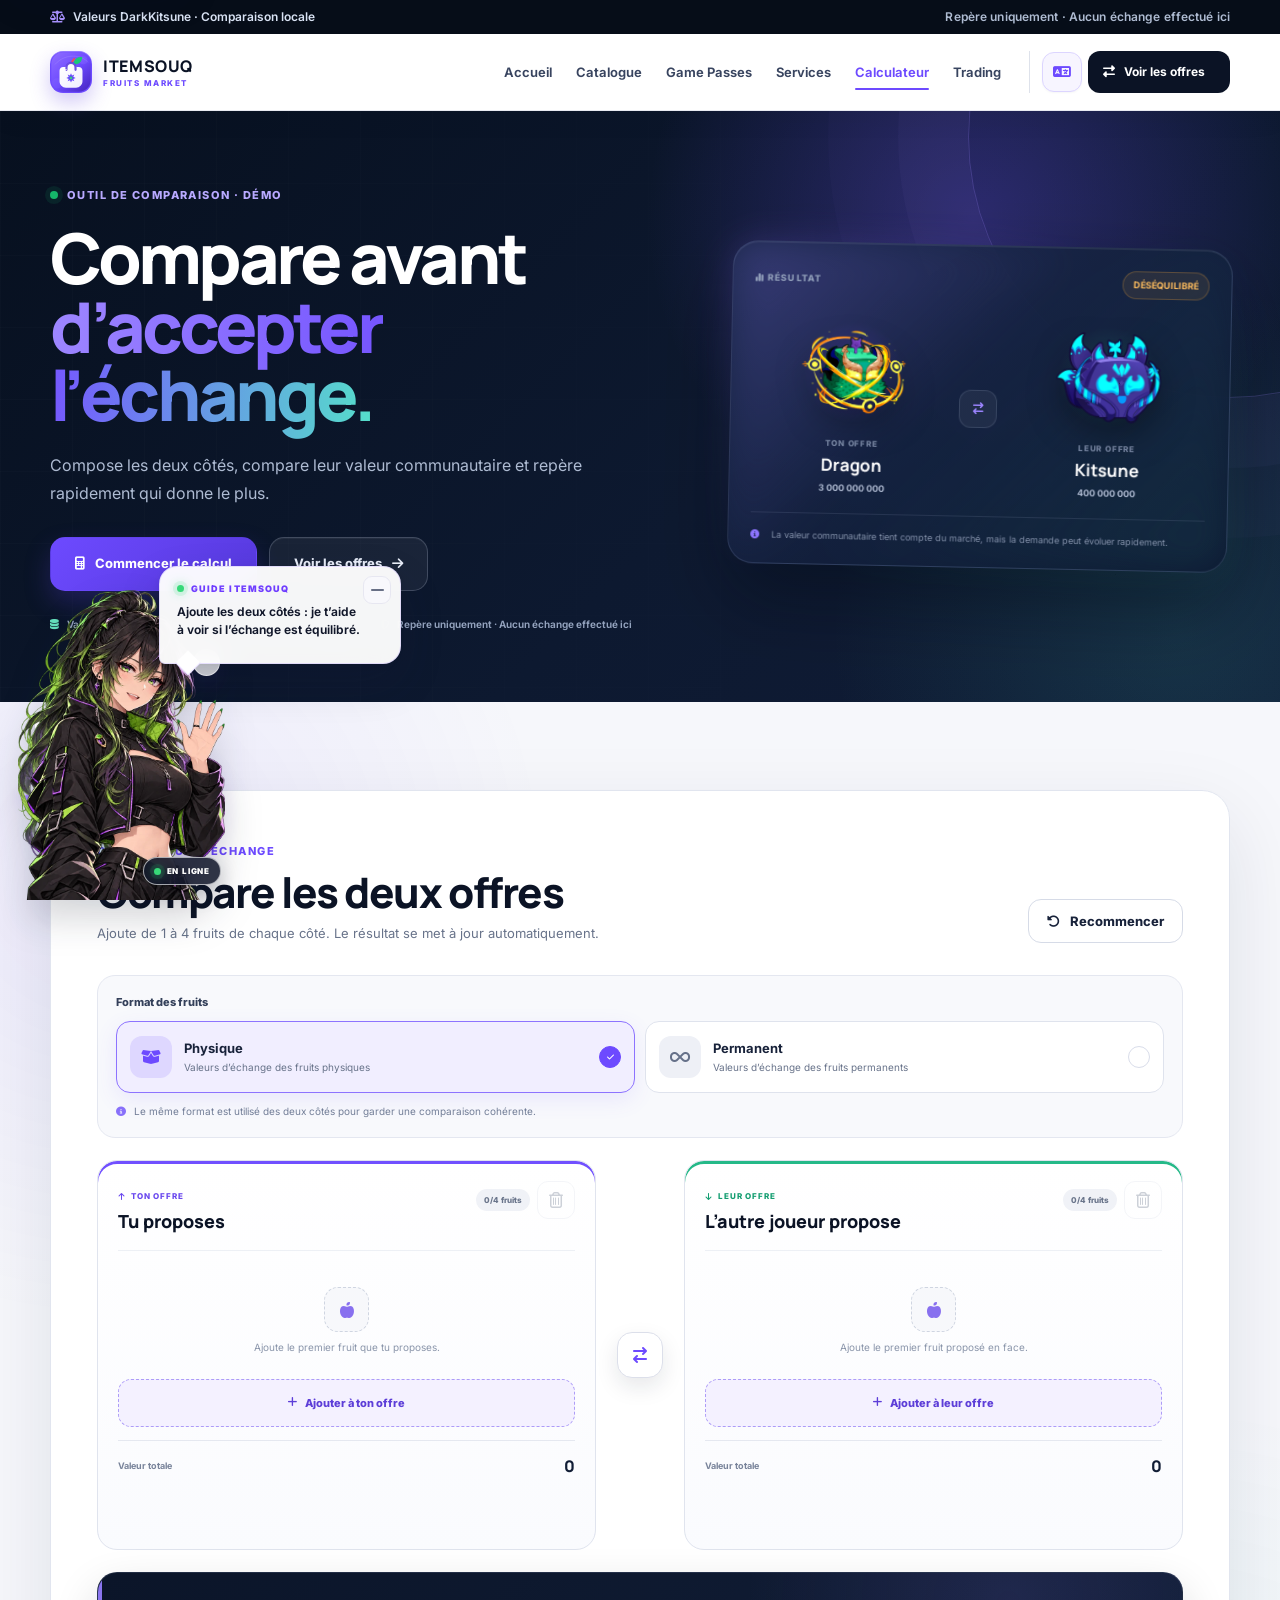
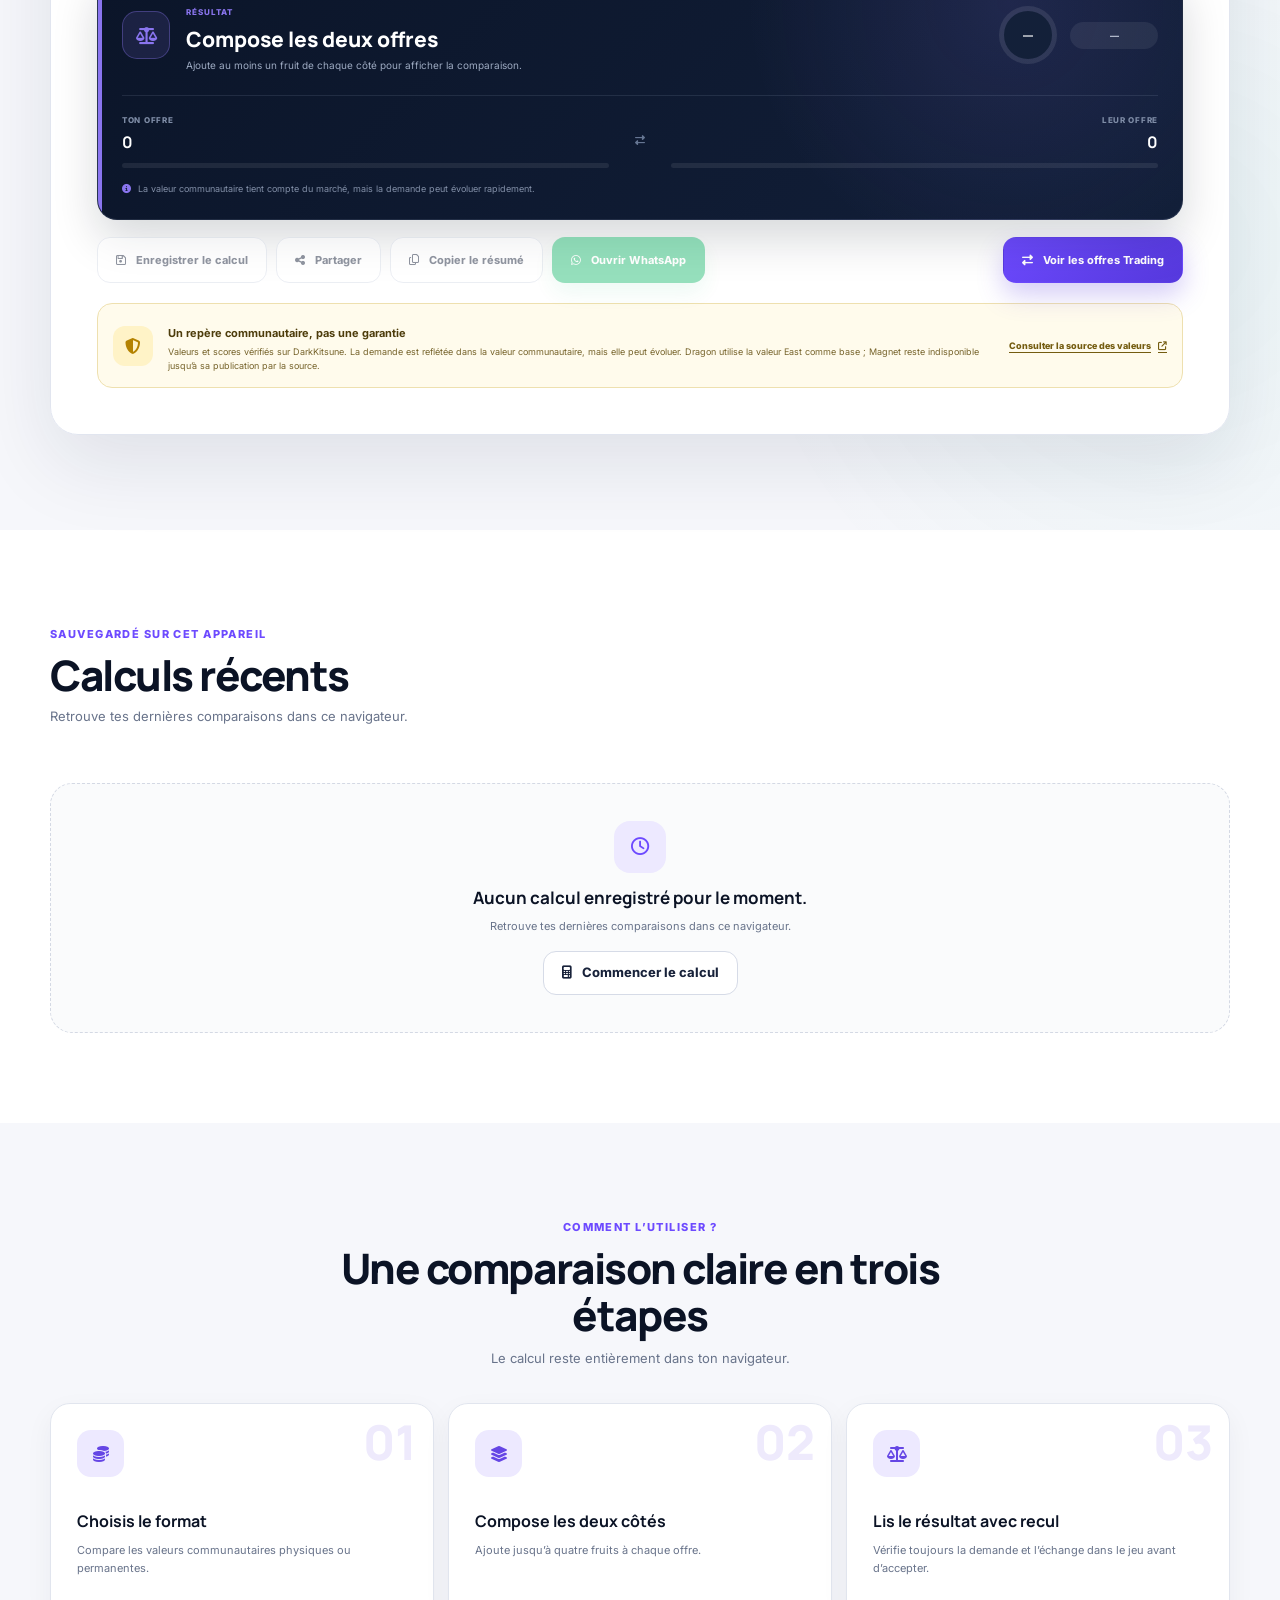
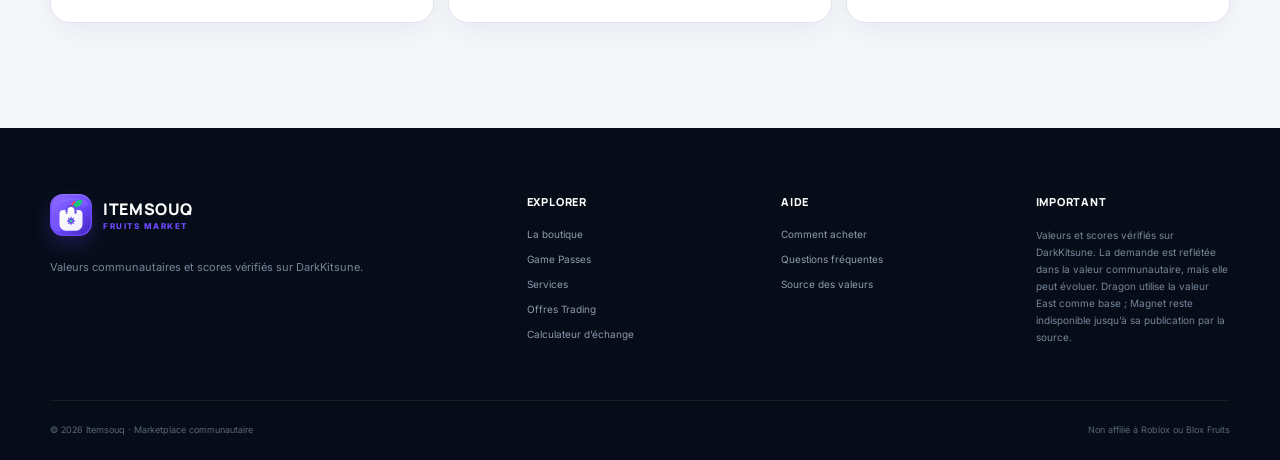
==== commit b1619468: "feat: use DarkKitsune trade values" ====
--- a/calculator.html
+++ b/calculator.html
@@ -3,7 +3,7 @@
 <head>
   <meta charset="utf-8">
   <meta name="viewport" content="width=device-width, initial-scale=1">
-  <meta name="description" content="Compare jusqu’à quatre fruits de chaque côté avec les valeurs du wiki Blox Fruits." data-i18n-content="calculator.meta.description">
+  <meta name="description" content="Compare jusqu’à quatre fruits de chaque côté avec les valeurs communautaires DarkKitsune." data-i18n-content="calculator.meta.description">
   <meta name="theme-color" content="#07111f">
   <title data-i18n="calculator.meta.title">Calculateur d’échange · Itemsouq Fruits</title>
   <link rel="icon" href="assets/favicon.svg?v=2" type="image/svg+xml">
@@ -13,7 +13,7 @@
   <link rel="stylesheet" href="https://cdnjs.cloudflare.com/ajax/libs/font-awesome/6.5.1/css/all.min.css">
   <link rel="stylesheet" href="assets/css/style.css?v=20260907-1">
   <link rel="stylesheet" href="assets/css/features.css?v=20260902-9">
-  <link rel="stylesheet" href="assets/css/calculator.css?v=20260902-9">
+  <link rel="stylesheet" href="assets/css/calculator.css?v=20260925-1">
   <link rel="stylesheet" href="assets/css/assistant.css?v=20260922-2">
 </head>
 <body class="calculator-page">
@@ -21,7 +21,7 @@
 
   <div class="announcement calculator-announcement">
     <div class="container announcement-inner">
-      <span><i class="fa-solid fa-scale-balanced" aria-hidden="true"></i> <span data-i18n="calculator.announcement.values">Valeurs du wiki · Comparaison locale</span></span>
+      <span><i class="fa-solid fa-scale-balanced" aria-hidden="true"></i> <span data-i18n="calculator.announcement.values">Valeurs DarkKitsune · Comparaison locale</span></span>
       <span class="announcement-payments" data-i18n="calculator.announcement.notice">Repère uniquement · Aucun échange effectué ici</span>
     </div>
   </div>
@@ -78,13 +78,13 @@
         <div class="calculator-hero-copy">
           <div class="calculator-eyebrow"><span class="live-dot"></span> <span data-i18n="calculator.heroEyebrow">OUTIL DE COMPARAISON · DÉMO</span></div>
           <h1 id="calculator-hero-title" data-i18n-html="calculator.heroTitle">Compare avant<br><span>d’accepter l’échange.</span></h1>
-          <p data-i18n="calculator.heroCopy">Compose les deux côtés, compare leur valeur wiki et repère rapidement qui donne le plus.</p>
+          <p data-i18n="calculator.heroCopy">Compose les deux côtés, compare leur valeur communautaire et repère rapidement qui donne le plus.</p>
           <div class="calculator-hero-actions">
             <a class="btn btn-primary btn-large" href="#calculator-workspace"><i class="fa-solid fa-calculator" aria-hidden="true"></i> <span data-i18n="calculator.heroStart">Commencer le calcul</span></a>
             <a class="btn calculator-ghost-button btn-large" href="trading.html"><span data-i18n="calculator.heroBrowseTrades">Voir les offres</span> <i class="fa-solid fa-arrow-right" aria-hidden="true"></i></a>
           </div>
           <div class="calculator-hero-trust">
-            <span><i class="fa-solid fa-database" aria-hidden="true"></i> <span data-i18n="calculator.source.copy">Les noms et valeurs Beli/Robux viennent du wiki Blox Fruits sur Fandom.</span></span>
+            <span><i class="fa-solid fa-database" aria-hidden="true"></i> <span data-i18n="calculator.source.copy">Valeurs communautaires et scores vérifiés sur DarkKitsune.</span></span>
             <span><i class="fa-solid fa-shield-halved" aria-hidden="true"></i> <span data-i18n="calculator.announcement.notice">Repère uniquement · Aucun échange effectué ici</span></span>
           </div>
         </div>
@@ -99,14 +99,14 @@
               <span class="calculator-preview-image dragon"><img src="assets/images/fruits/dragon.webp" alt="" width="512" height="498"></span>
               <small data-i18n="calculator.side.yours">TON OFFRE</small>
               <strong>Dragon</strong>
-              <b>15 000 000 Beli</b>
+              <b>3 000 000 000</b>
             </div>
             <span class="calculator-preview-swap"><i class="fa-solid fa-arrow-right-arrow-left"></i></span>
             <div class="calculator-preview-fruit">
               <span class="calculator-preview-image kitsune"><img src="assets/images/fruits/kitsune.webp" alt="" width="512" height="512"></span>
               <small data-i18n="calculator.side.theirs">LEUR OFFRE</small>
               <strong>Kitsune</strong>
-              <b>8 000 000 Beli</b>
+              <b>400 000 000</b>
             </div>
           </div>
           <div class="calculator-preview-foot"><i class="fa-solid fa-circle-info"></i> <span data-i18n="calculator.result.marketNote">La demande réelle entre joueurs peut modifier l’intérêt de l’échange.</span></div>
@@ -135,13 +135,13 @@
                 <label class="calculator-mode-option">
                   <input type="radio" name="calc-mode" value="physical" checked>
                   <span class="calculator-mode-icon"><i class="fa-solid fa-box-open" aria-hidden="true"></i></span>
-                  <span class="calculator-mode-copy"><strong data-i18n="trading.mode.physical">Physique</strong><small data-i18n="calculator.formatPhysicalHint">Comparaison avec les valeurs Beli</small></span>
+                  <span class="calculator-mode-copy"><strong data-i18n="trading.mode.physical">Physique</strong><small data-i18n="calculator.formatPhysicalHint">Valeurs d’échange des fruits physiques</small></span>
                   <span class="calculator-mode-check" aria-hidden="true"><i class="fa-solid fa-check"></i></span>
                 </label>
                 <label class="calculator-mode-option">
                   <input type="radio" name="calc-mode" value="permanent">
                   <span class="calculator-mode-icon"><i class="fa-solid fa-infinity" aria-hidden="true"></i></span>
-                  <span class="calculator-mode-copy"><strong data-i18n="trading.mode.permanent">Permanent</strong><small data-i18n="calculator.formatPermanentHint">Comparaison avec les valeurs Robux</small></span>
+                  <span class="calculator-mode-copy"><strong data-i18n="trading.mode.permanent">Permanent</strong><small data-i18n="calculator.formatPermanentHint">Valeurs d’échange des fruits permanents</small></span>
                   <span class="calculator-mode-check" aria-hidden="true"><i class="fa-solid fa-check"></i></span>
                 </label>
               </div>
@@ -167,7 +167,7 @@
               <button class="calculator-add-fruit" type="button" data-open-picker="left" aria-haspopup="dialog" aria-controls="calc-picker-modal" aria-expanded="false">
                 <i class="fa-solid fa-plus" aria-hidden="true"></i> <span data-i18n="calculator.side.addYours">Ajouter à ton offre</span>
               </button>
-              <div class="calculator-side-total"><span data-i18n="calculator.side.total">Total wiki</span><strong id="calc-left-total">0 Beli</strong></div>
+              <div class="calculator-side-total"><span data-i18n="calculator.side.total">Valeur totale</span><strong id="calc-left-total">0</strong></div>
             </fieldset>
 
             <div class="calculator-swap-rail">
@@ -193,7 +193,7 @@
               <button class="calculator-add-fruit" type="button" data-open-picker="right" aria-haspopup="dialog" aria-controls="calc-picker-modal" aria-expanded="false">
                 <i class="fa-solid fa-plus" aria-hidden="true"></i> <span data-i18n="calculator.side.addTheirs">Ajouter à leur offre</span>
               </button>
-              <div class="calculator-side-total"><span data-i18n="calculator.side.total">Total wiki</span><strong id="calc-right-total">0 Beli</strong></div>
+              <div class="calculator-side-total"><span data-i18n="calculator.side.total">Valeur totale</span><strong id="calc-right-total">0</strong></div>
             </fieldset>
           </div>
 
@@ -212,12 +212,12 @@
             </div>
             <div class="calculator-result-values" aria-hidden="true">
               <div class="calculator-result-side">
-                <span data-i18n="calculator.side.yours">TON OFFRE</span><strong id="calc-result-left">0 Beli</strong>
+                <span data-i18n="calculator.side.yours">TON OFFRE</span><strong id="calc-result-left">0</strong>
                 <span class="calculator-value-bar"><i id="calc-left-bar"></i></span>
               </div>
               <div class="calculator-result-divider"><i class="fa-solid fa-right-left"></i></div>
               <div class="calculator-result-side is-right">
-                <span data-i18n="calculator.side.theirs">LEUR OFFRE</span><strong id="calc-result-right">0 Beli</strong>
+                <span data-i18n="calculator.side.theirs">LEUR OFFRE</span><strong id="calc-result-right">0</strong>
                 <span class="calculator-value-bar"><i id="calc-right-bar"></i></span>
               </div>
             </div>
@@ -234,8 +234,8 @@
 
           <aside class="calculator-disclaimer" role="note">
             <span class="calculator-disclaimer-icon"><i class="fa-solid fa-shield-halved" aria-hidden="true"></i></span>
-            <div><strong data-i18n="calculator.source.title">Un repère, pas un prix de marché</strong><p data-i18n="calculator.source.disclaimer">Ce calcul compare les valeurs officielles du wiki. Il ne mesure ni la demande communautaire ni une valeur de marché garantie.</p></div>
-            <a href="https://blox-fruits.fandom.com/wiki/Blox_Fruits" target="_blank" rel="noopener"><span data-i18n="calculator.source.link">Consulter la source des valeurs</span> <i class="fa-solid fa-arrow-up-right-from-square" aria-hidden="true"></i></a>
+            <div><strong data-i18n="calculator.source.title">Un repère communautaire, pas une garantie</strong><p data-i18n="calculator.source.disclaimer">Valeurs et scores vérifiés sur DarkKitsune. La demande est reflétée dans la valeur communautaire, mais elle peut évoluer. Dragon utilise la valeur East comme base ; Magnet reste indisponible jusqu’à sa publication par la source.</p></div>
+            <a href="https://darkkitsune.com/fruits" target="_blank" rel="noopener"><span data-i18n="calculator.source.link">Consulter la source des valeurs</span> <i class="fa-solid fa-arrow-up-right-from-square" aria-hidden="true"></i></a>
           </aside>
         </div>
       </div>
@@ -265,7 +265,7 @@
           <p data-i18n="calculator.howCopy">Le calcul reste entièrement dans ton navigateur.</p>
         </div>
         <div class="calculator-how-grid">
-          <article><span>01</span><i class="fa-solid fa-coins" aria-hidden="true"></i><h3 data-i18n="calculator.step1Title">Choisis le format</h3><p data-i18n="calculator.step1Copy">Compare les fruits physiques en Beli ou permanents en Robux.</p></article>
+          <article><span>01</span><i class="fa-solid fa-coins" aria-hidden="true"></i><h3 data-i18n="calculator.step1Title">Choisis le format</h3><p data-i18n="calculator.step1Copy">Compare les valeurs communautaires physiques ou permanentes.</p></article>
           <article><span>02</span><i class="fa-solid fa-layer-group" aria-hidden="true"></i><h3 data-i18n="calculator.step2Title">Compose les deux côtés</h3><p data-i18n="calculator.step2Copy">Ajoute jusqu’à quatre fruits à chaque offre.</p></article>
           <article><span>03</span><i class="fa-solid fa-scale-balanced" aria-hidden="true"></i><h3 data-i18n="calculator.step3Title">Lis le résultat avec recul</h3><p data-i18n="calculator.step3Copy">Vérifie toujours la demande et l’échange dans le jeu avant d’accepter.</p></article>
         </div>
@@ -280,7 +280,7 @@
           <span class="brand-mark" aria-hidden="true"><img src="assets/brand/itemsouq-mark.svg" alt="" width="64" height="64" loading="lazy"></span>
           <span class="brand-copy"><strong>ITEMSOUQ</strong><small>FRUITS MARKET</small></span>
         </a>
-        <p data-i18n="calculator.source.copy">Les noms et valeurs Beli/Robux viennent du wiki Blox Fruits sur Fandom.</p>
+        <p data-i18n="calculator.source.copy">Valeurs communautaires et scores vérifiés sur DarkKitsune.</p>
       </div>
       <div>
         <h3 data-i18n="trading.footer.explore">Explorer</h3>
@@ -294,11 +294,11 @@
         <h3 data-i18n="trading.footer.help">Aide</h3>
         <a href="index.html#comment-acheter" data-i18n="nav.how">Comment acheter</a>
         <a href="index.html#faq" data-i18n="trading.footer.faq">Questions fréquentes</a>
-        <a href="https://blox-fruits.fandom.com/wiki/Blox_Fruits" target="_blank" rel="noopener" data-i18n="trading.footer.source">Source des valeurs</a>
+        <a href="https://darkkitsune.com/fruits" target="_blank" rel="noopener" data-i18n="trading.footer.source">Source des valeurs</a>
       </div>
       <div>
         <h3 data-i18n="trading.footer.important">Important</h3>
-        <p class="footer-small" data-i18n="calculator.source.disclaimer">Ce calcul compare les valeurs officielles du wiki. Il ne mesure ni la demande communautaire ni une valeur de marché garantie.</p>
+        <p class="footer-small" data-i18n="calculator.source.disclaimer">Valeurs et scores vérifiés sur DarkKitsune. La demande est reflétée dans la valeur communautaire, mais elle peut évoluer.</p>
       </div>
     </div>
     <div class="container footer-bottom"><span data-i18n="trading.footer.copyright">© 2026 Itemsouq · Marketplace communautaire</span><span data-i18n="trading.footer.disclaimer">Non affilié à Roblox ou Blox Fruits</span></div>
@@ -336,9 +336,9 @@
   <div class="sr-only" id="calc-alert" role="alert" aria-live="assertive" aria-atomic="true"></div>
 
   <aside class="calculator-mobile-summary calc-mobile-summary" id="calc-mobile-summary" aria-hidden="true" hidden>
-    <span><small data-i18n="calculator.side.yours">TON OFFRE</small><strong id="calc-mobile-left">0 Beli</strong></span>
+    <span><small data-i18n="calculator.side.yours">TON OFFRE</small><strong id="calc-mobile-left">0</strong></span>
     <span class="calculator-mobile-verdict"><i class="fa-solid fa-scale-balanced"></i><b id="calc-mobile-verdict">Compose les deux offres</b></span>
-    <span class="is-right"><small data-i18n="calculator.side.theirs">LEUR OFFRE</small><strong id="calc-mobile-right">0 Beli</strong></span>
+    <span class="is-right"><small data-i18n="calculator.side.theirs">LEUR OFFRE</small><strong id="calc-mobile-right">0</strong></span>
   </aside>
 
   <nav class="mobile-bottom-nav" aria-label="Navigation rapide" data-i18n-aria="aria.quickNavigation">
@@ -350,9 +350,9 @@
   </nav>
 
   <script src="assets/js/config.js?v=20260905-1"></script>
-  <script src="assets/js/fruits.js?v=20260905-1"></script>
-  <script src="assets/js/locale.js?v=20260907-2"></script>
-  <script src="assets/js/calculator.js?v=20260902-9"></script>
+  <script src="assets/js/fruits.js?v=20260925-1"></script>
+  <script src="assets/js/locale.js?v=20260925-1"></script>
+  <script src="assets/js/calculator.js?v=20260925-1"></script>
   <script src="assets/js/assistant.js?v=20260922-2"></script>
 </body>
 </html>
--- a/assets/css/calculator.css
+++ b/assets/css/calculator.css
@@ -478,6 +478,8 @@
 .calc-fruit-copy small { display: flex; flex-wrap: wrap; align-items: center; gap: 4px; margin-top: 3px; color: #7b8597; font-size: 8px; line-height: 1.3; }
 .calc-fruit-copy small span { color: #7154e9; font-weight: 800; }
 .calc-fruit-copy small b { color: #c2c8d3; }
+.calc-fruit-copy .calc-fruit-score { color: #8a6f23; font-size: 7px; font-weight: 700; }
+.calc-fruit-score i { margin-right: 4px; color: #d89a13; }
 
 .calc-quantity,
 .calc-quantity-control {
@@ -813,6 +815,7 @@
 .calc-picker-option:hover:not(.is-disabled) { transform: translateY(-1px); border-color: #baaafa; background: #faf8ff; }
 .calc-picker-option.is-selected { border-color: #8a6eff; background: #f0ecff; box-shadow: inset 0 0 0 1px rgba(109,74,255,.12); }
 .calc-picker-option.is-disabled { opacity: .38; cursor: default; }
+.calc-picker-option.is-unavailable { border-color: #eadfbf; background: #fffaf0; opacity: .68; }
 
 .calc-picker-choice {
   min-width: 0;
@@ -837,6 +840,7 @@
 .calc-picker-copy { min-width: 0; display: grid; flex: 1 1 auto; }
 .calc-picker-copy strong { overflow: hidden; font-family: var(--font-display); font-size: 11px; text-overflow: ellipsis; white-space: nowrap; }
 .calc-picker-copy small { margin-top: 3px; overflow: hidden; color: #768198; font-size: 7.5px; text-overflow: ellipsis; white-space: nowrap; }
+.calc-picker-copy .calc-picker-score { color: #846f38; font-size: 6.8px; font-weight: 700; }
 .calc-picker-check { width: 25px; height: 25px; display: grid; place-items: center; flex: 0 0 25px; border: 1px solid #dfe3ec; border-radius: 8px; color: #8490a3; font-size: 8px; }
 .calc-picker-option.is-selected .calc-picker-check { border-color: var(--violet); background: var(--violet); color: #fff; }
 
